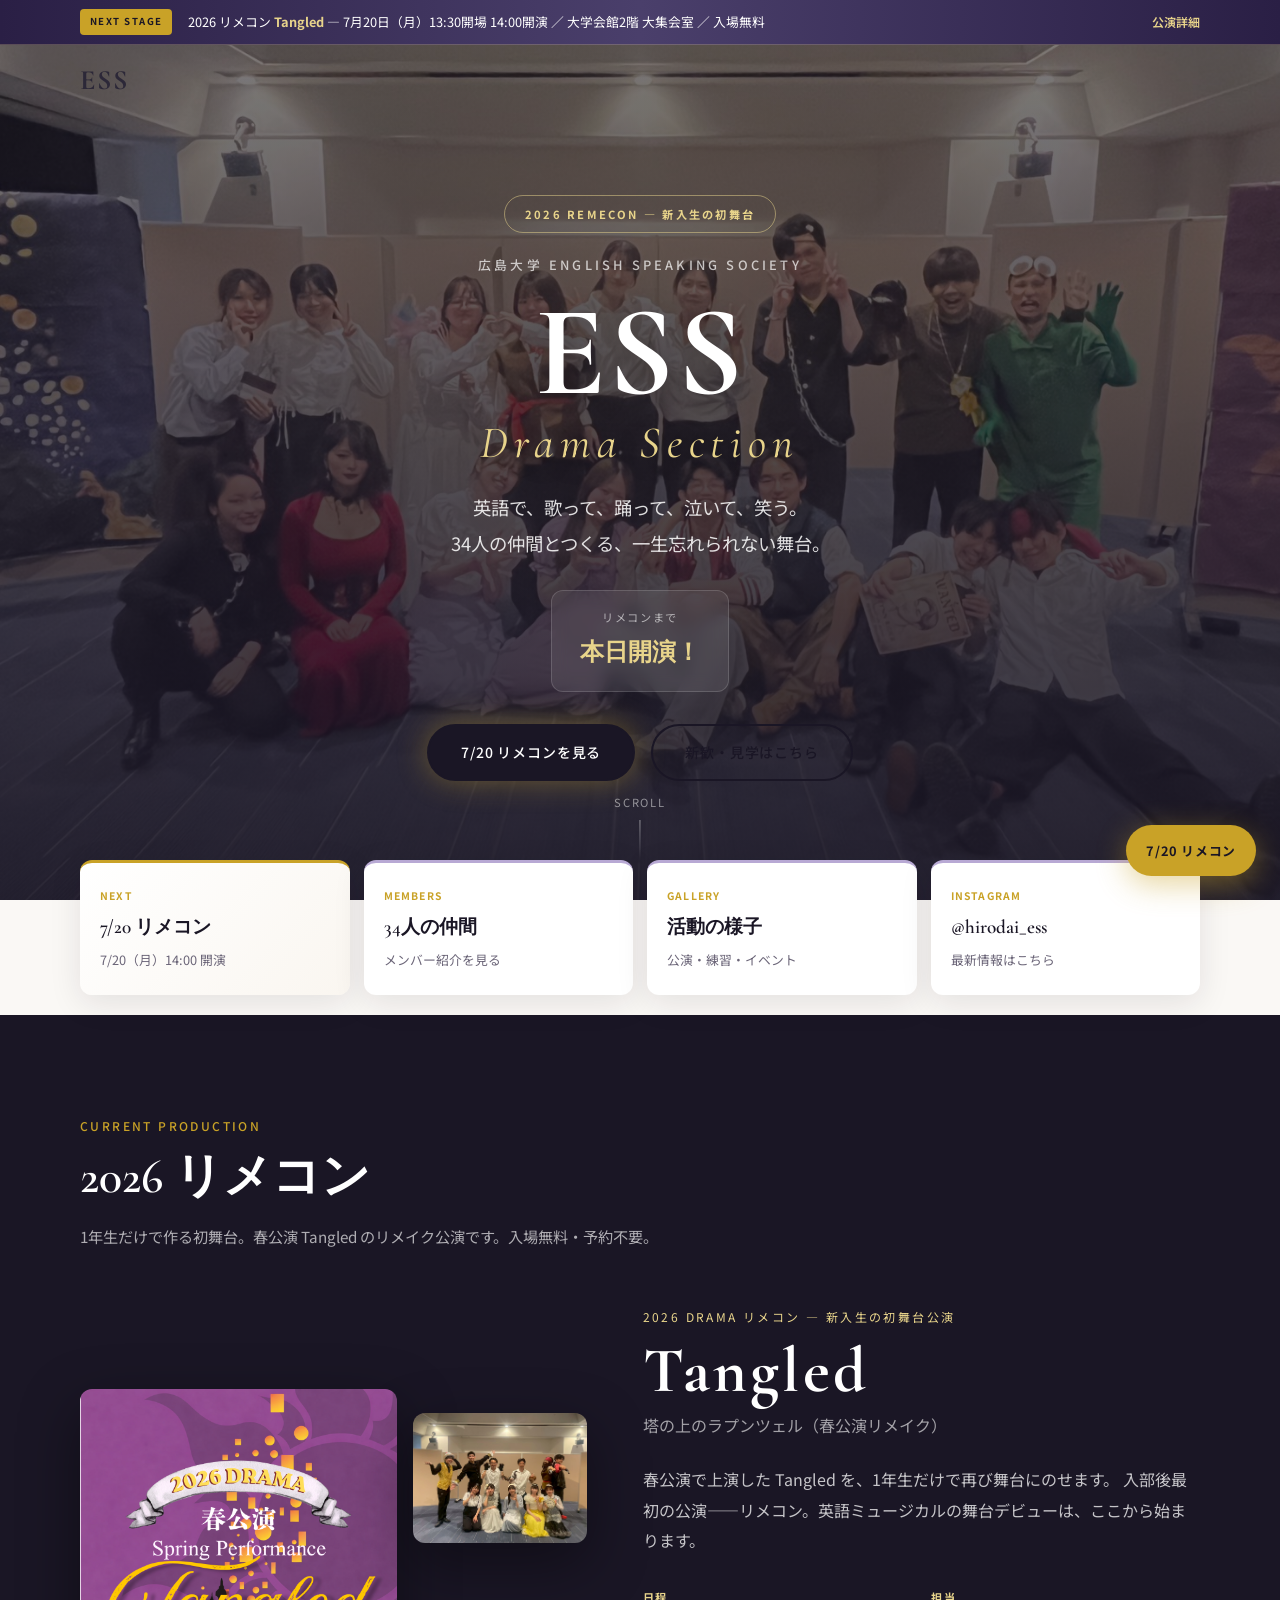
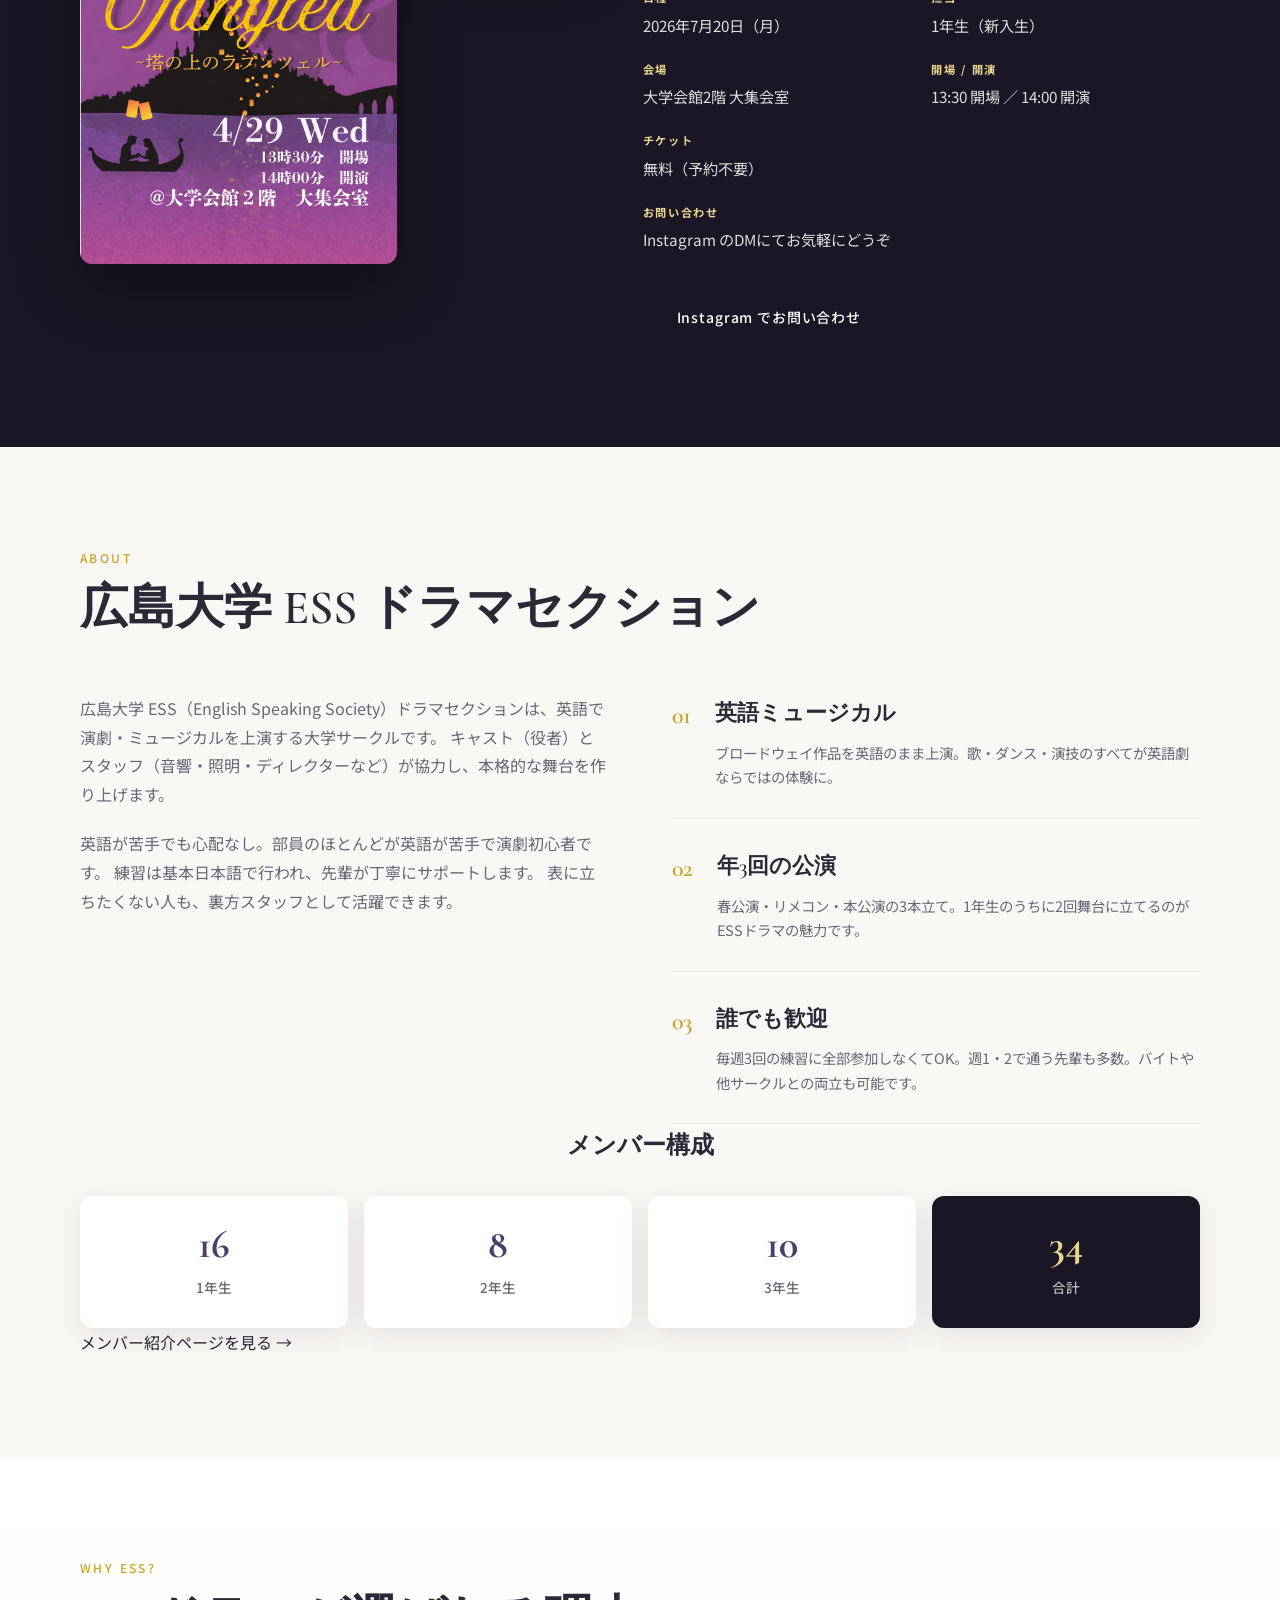
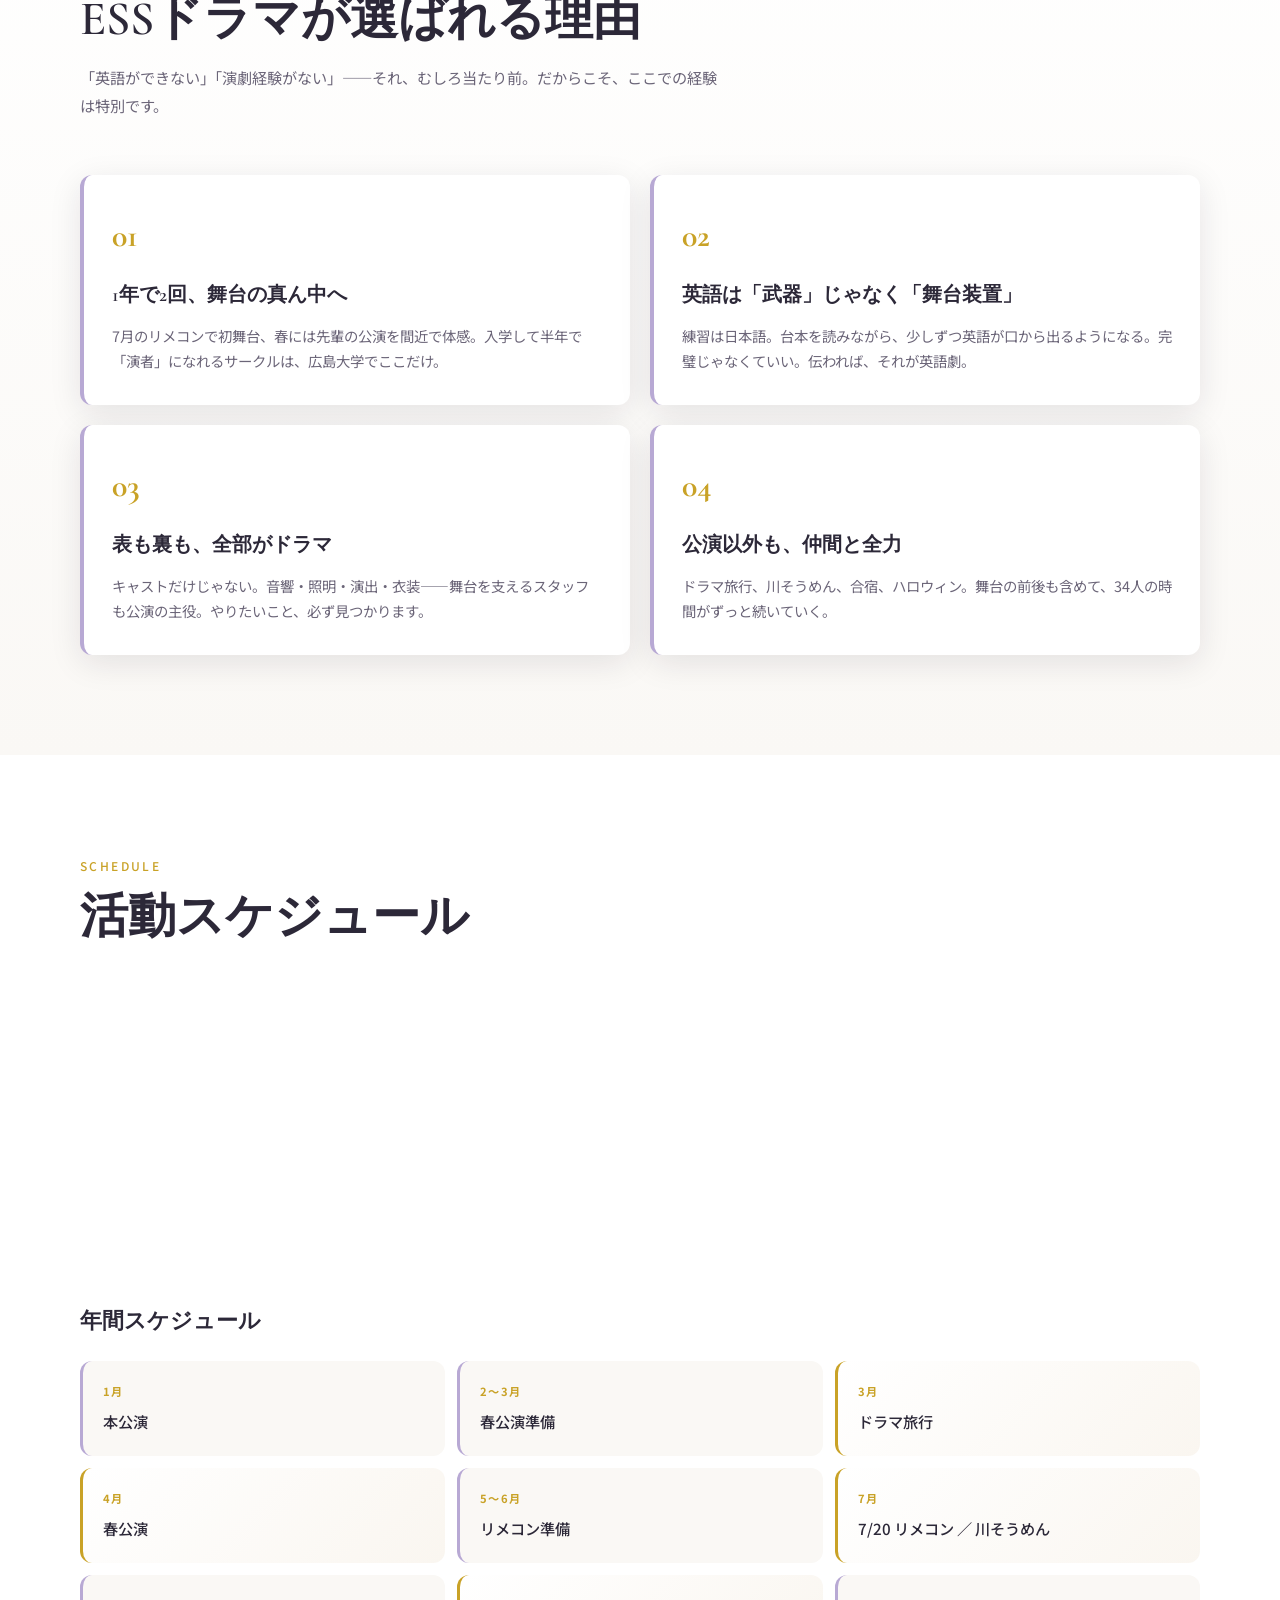
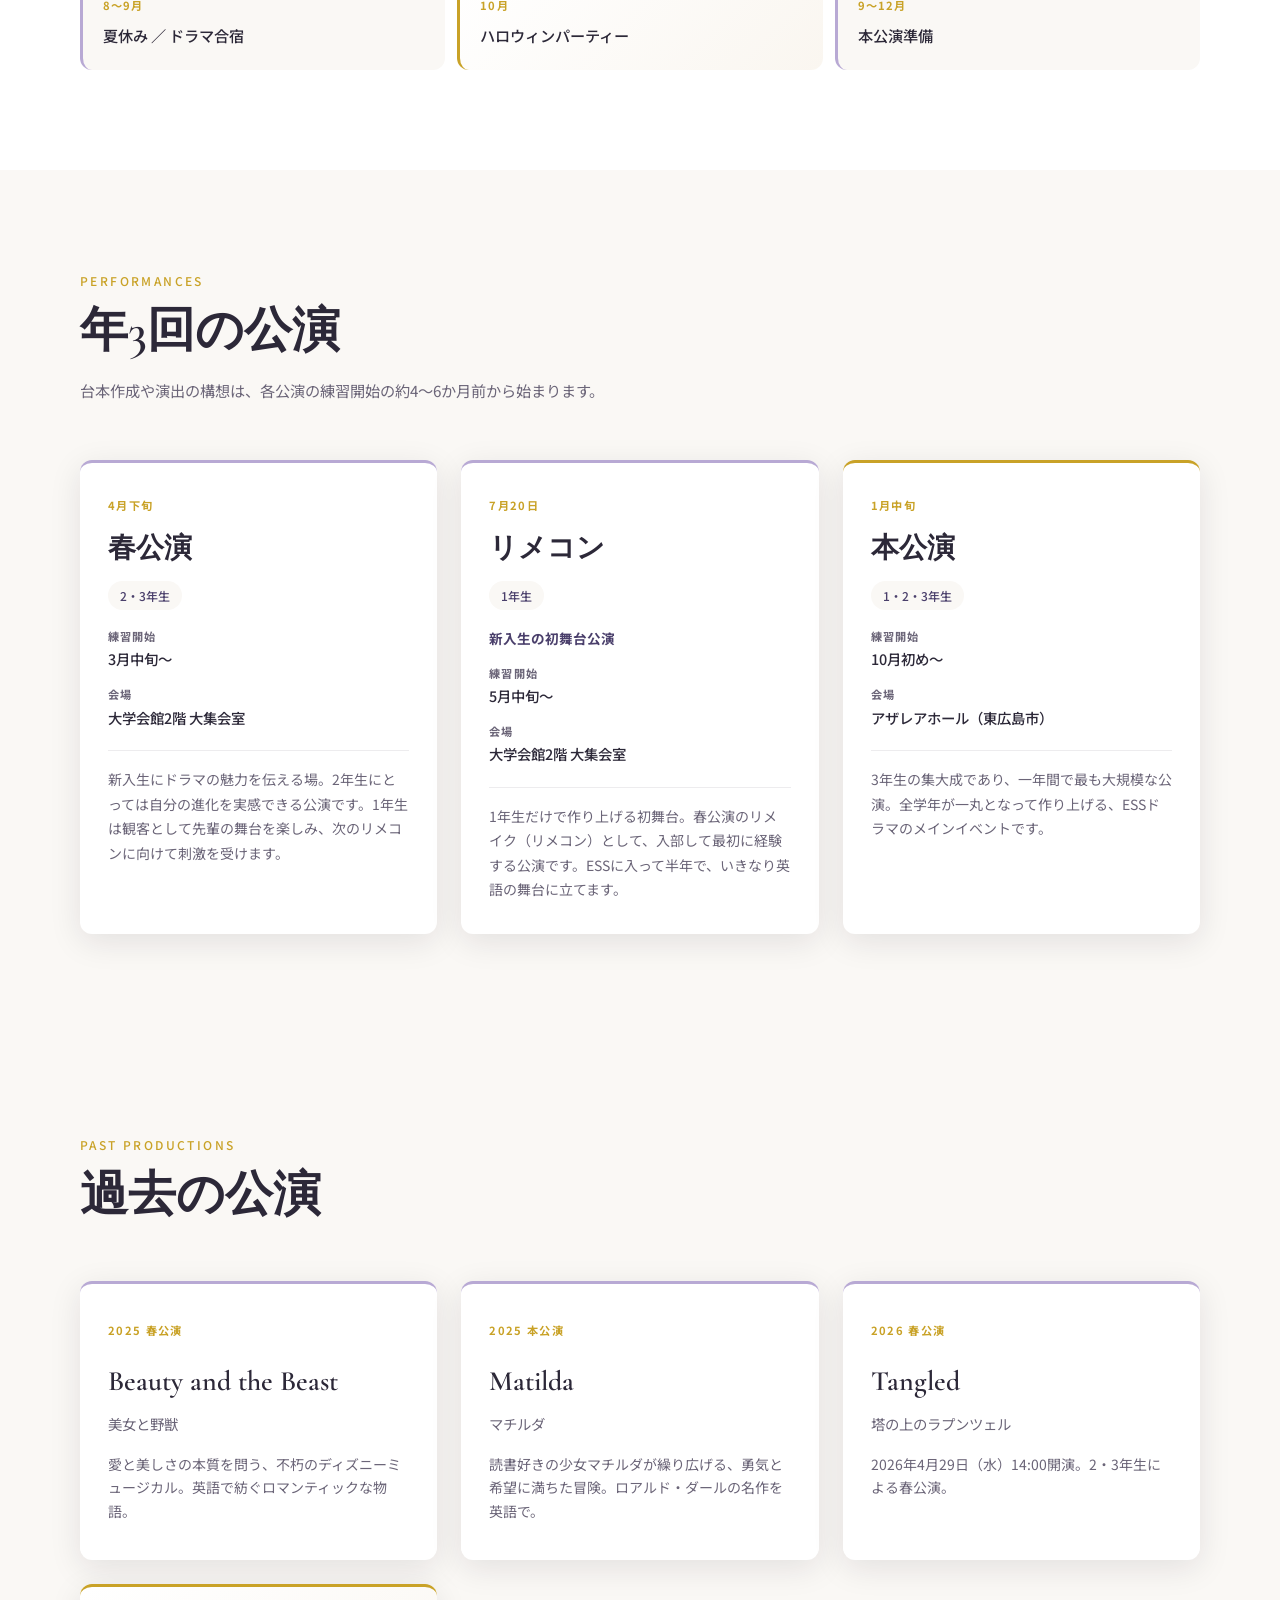
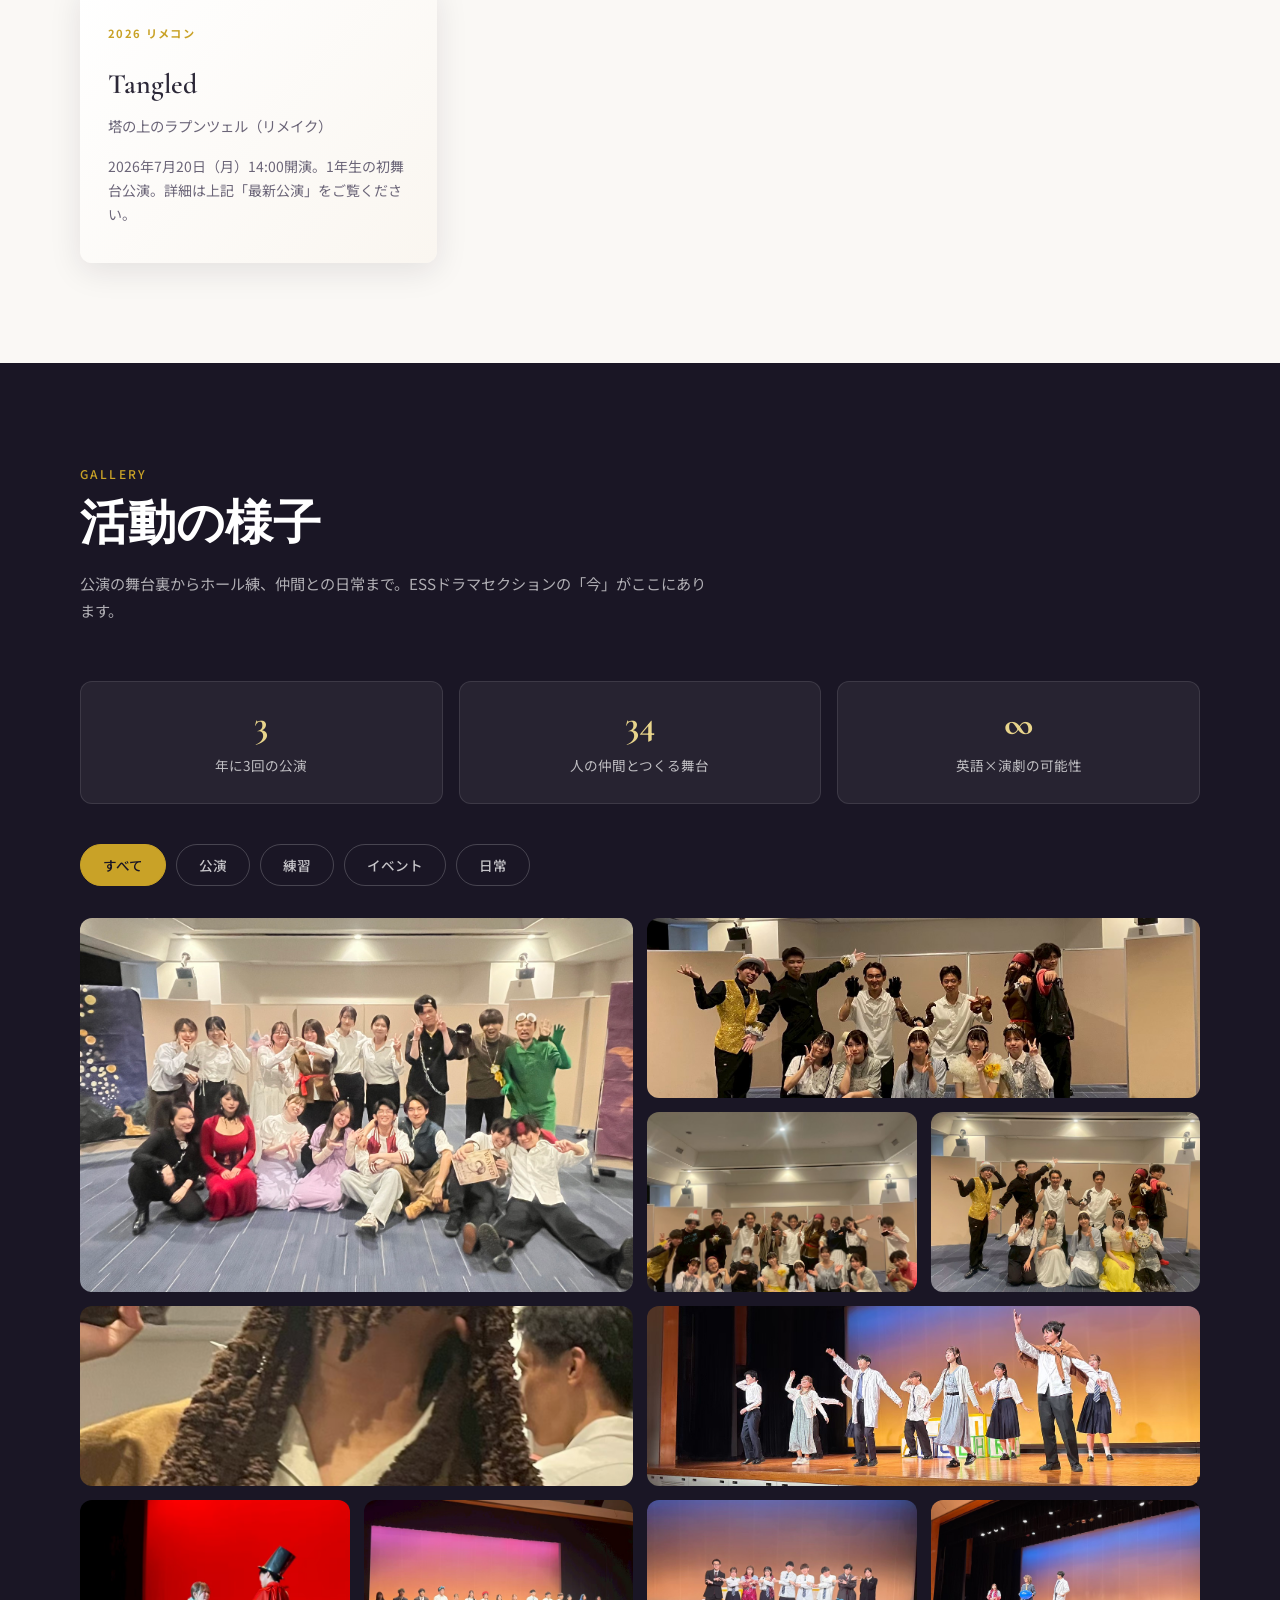
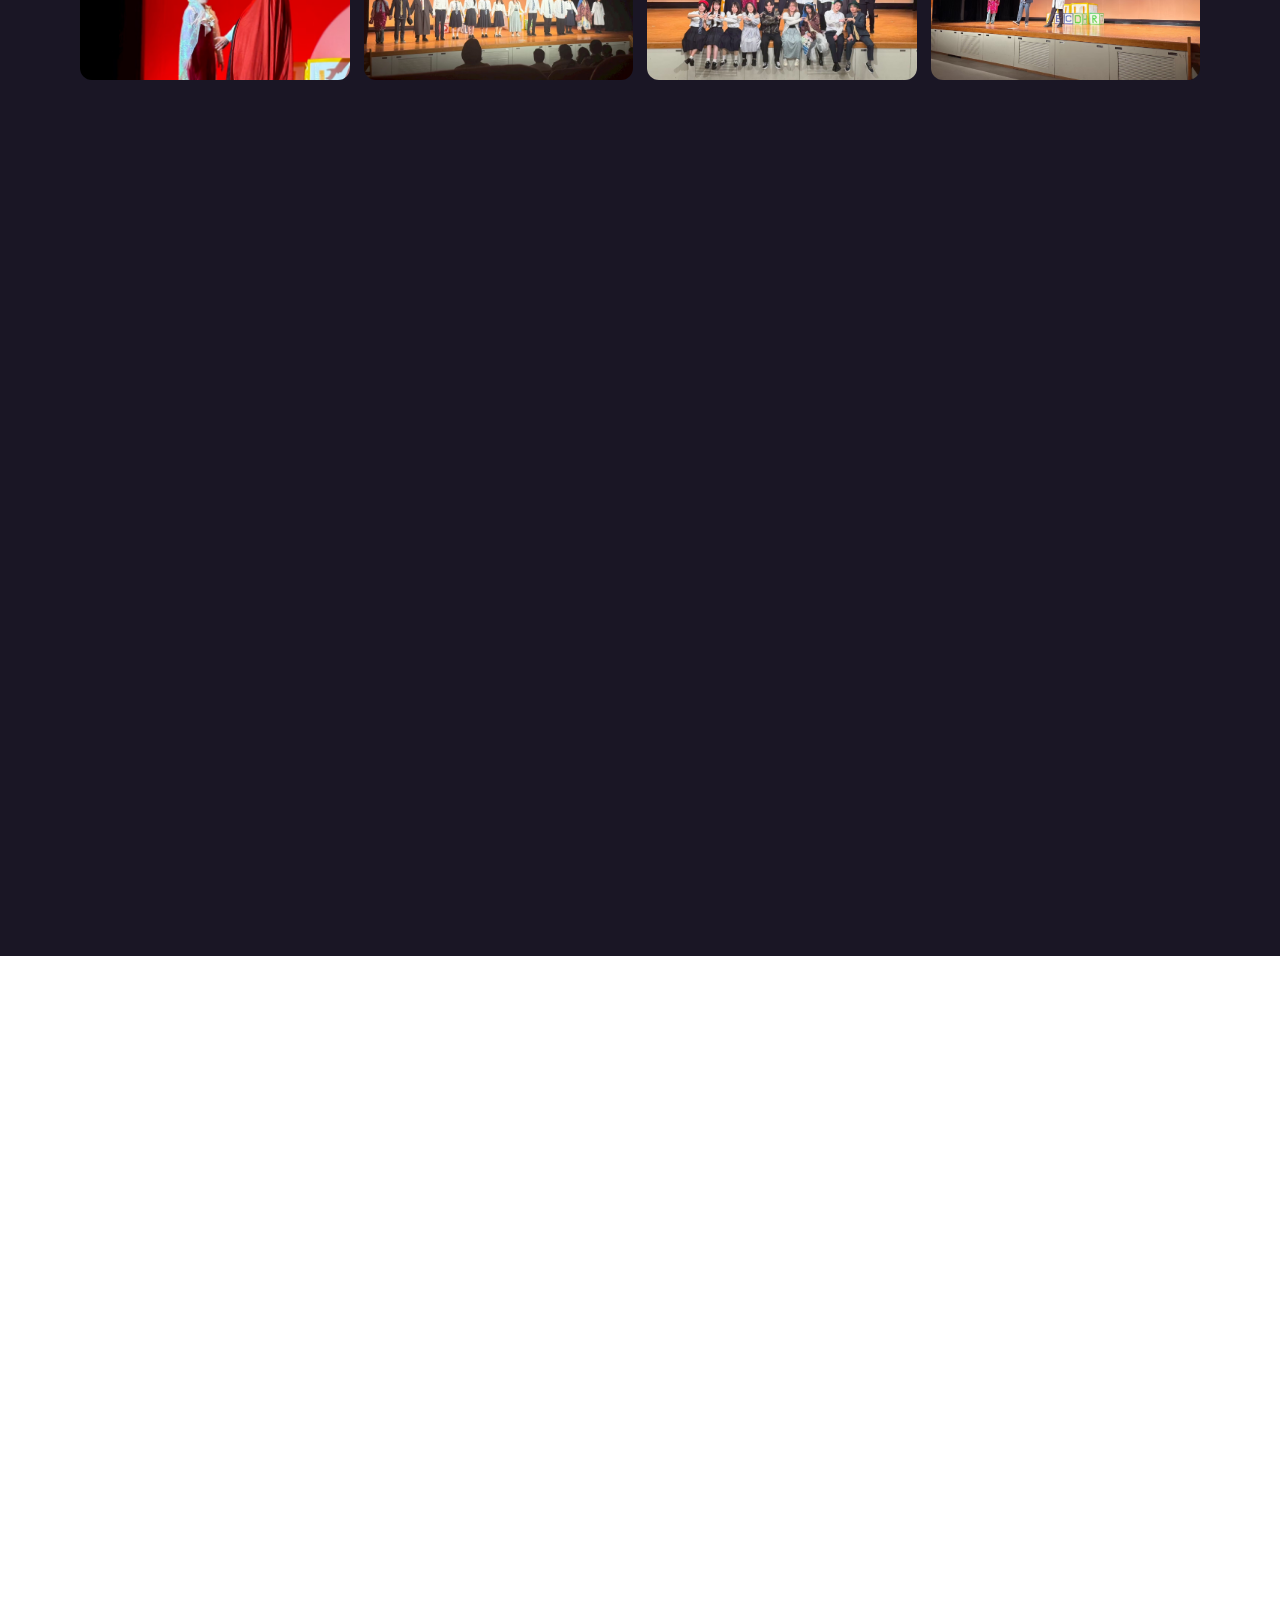
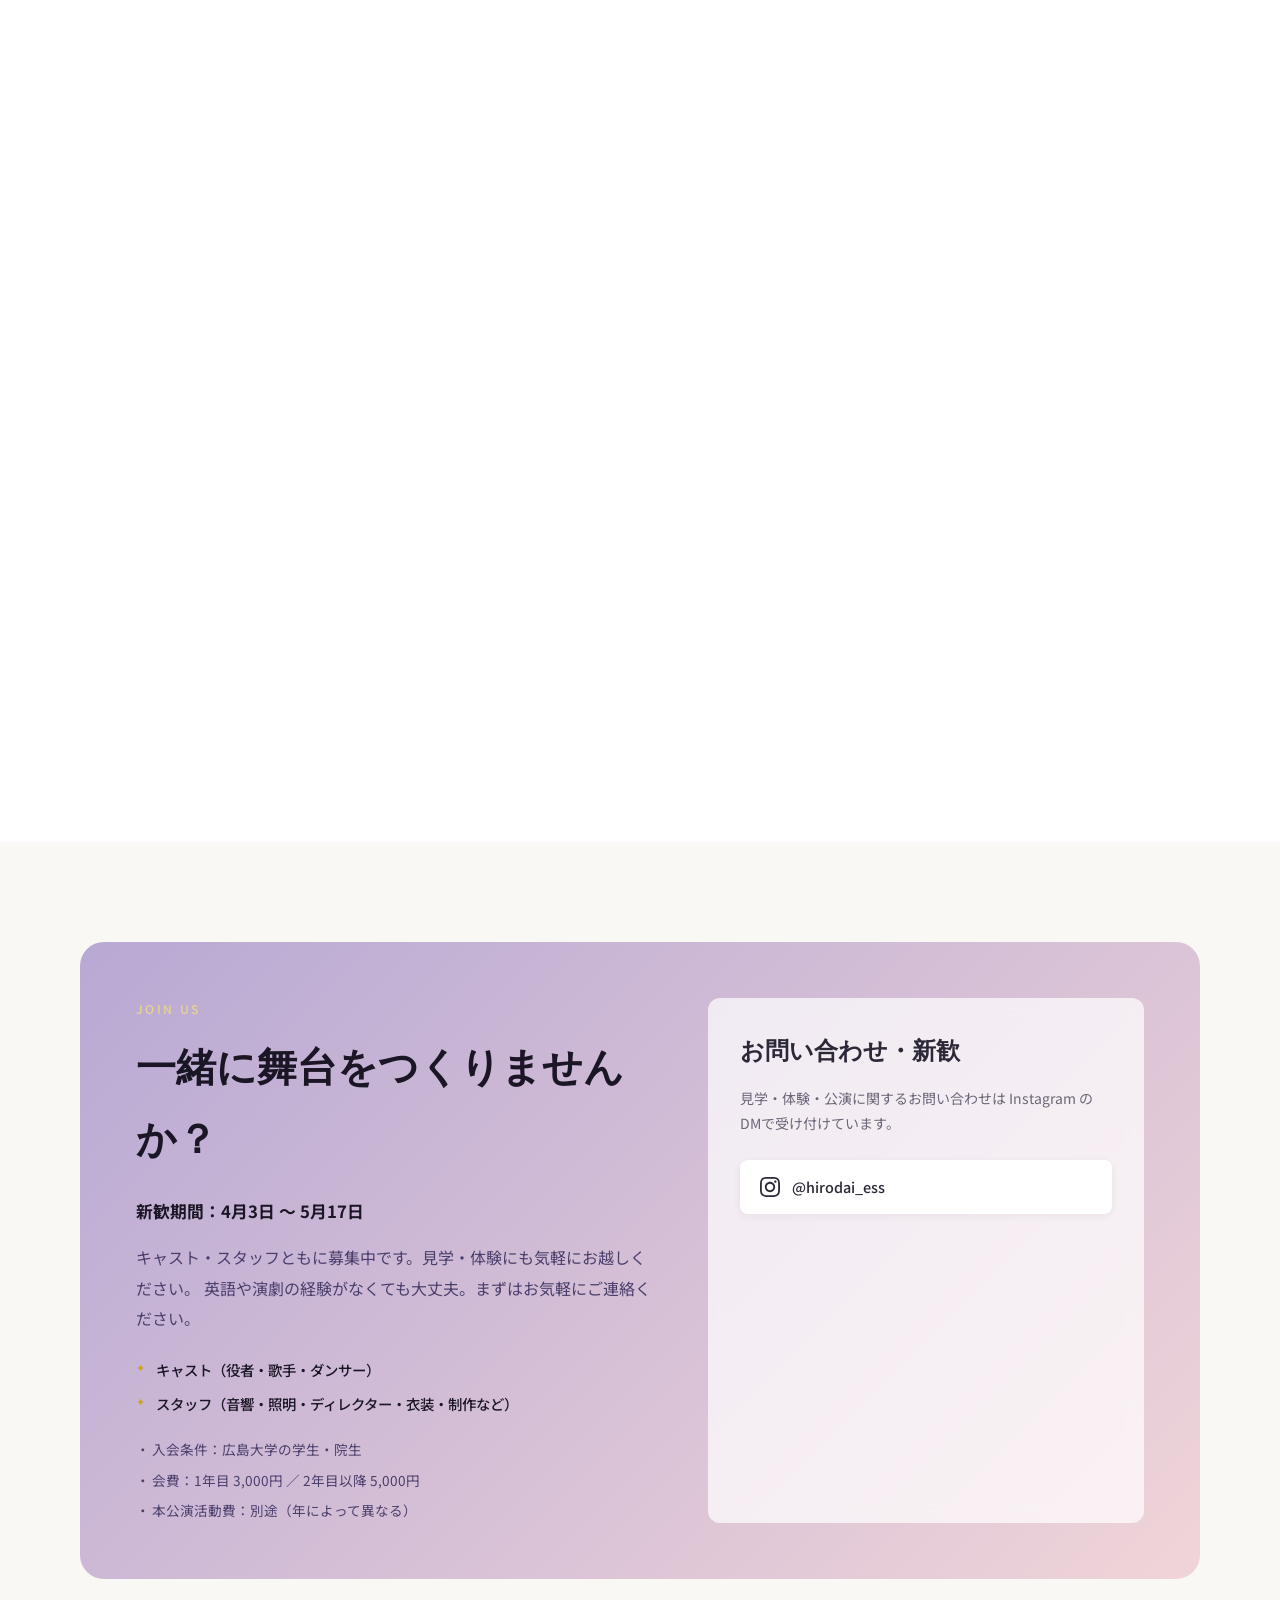
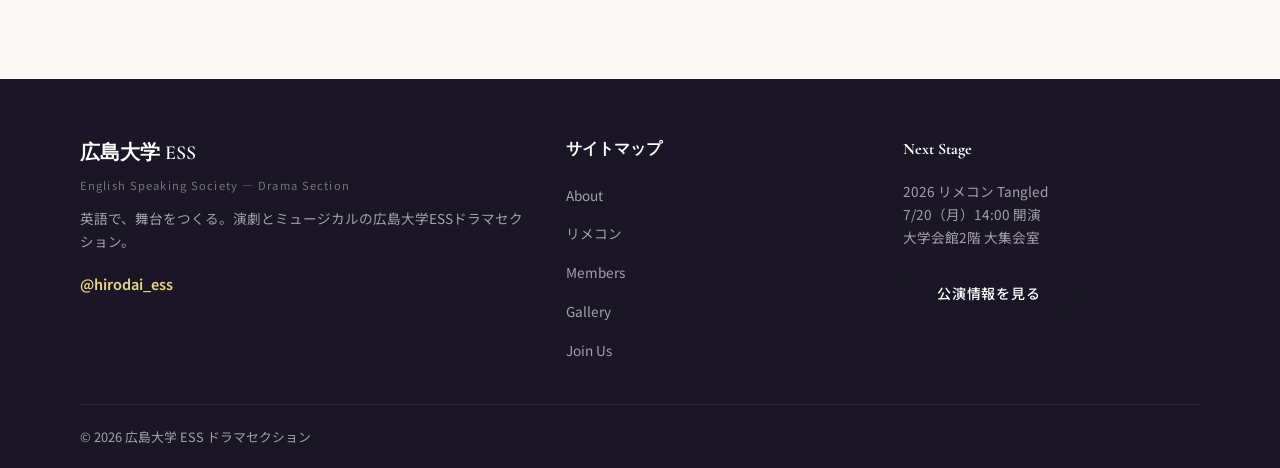
==== index.html @ 6df358e9 "Add Hiroshima University ESS drama section website Co-authored-by: Cursor <cursoragent@cursor.com>" ====
<!DOCTYPE html>
<html lang="ja">
<head>
  <meta charset="UTF-8">
  <meta name="viewport" content="width=device-width, initial-scale=1.0">
  <meta name="description" content="広島大学 ESS（English Speaking Society）ドラマセクション公式サイト。英語で演劇・ミュージカルを上演する大学サークルです。">
  <title>広島大学 ESS ドラマセクション | English Speaking Society</title>
  <link rel="preconnect" href="https://fonts.googleapis.com">
  <link rel="preconnect" href="https://fonts.gstatic.com" crossorigin>
  <link href="https://fonts.googleapis.com/css2?family=Cormorant+Garamond:ital,wght@0,400;0,600;0,700;1,400&family=Noto+Sans+JP:wght@300;400;500;700&display=swap" rel="stylesheet">
  <link rel="stylesheet" href="css/style.css">
</head>
<body>
  <div class="announce-bar" role="region" aria-label="最新のお知らせ">
    <div class="announce-bar-inner container">
      <span class="announce-badge">NEXT STAGE</span>
      <p class="announce-text">2026 リメコン <strong>Tangled</strong> — 7月20日（月）13:30開場 14:00開演 ／ 大学会館2階 大集会室 ／ 入場無料</p>
      <a href="#current" class="announce-link">公演詳細</a>
    </div>
  </div>

  <header class="site-header" id="top">
    <nav class="nav" aria-label="メインナビゲーション">
      <a href="#top" class="nav-logo">ESS</a>
      <button class="nav-toggle" aria-label="メニューを開く" aria-expanded="false">
        <span></span><span></span><span></span>
      </button>
      <ul class="nav-links">
        <li><a href="#about">About</a></li>
        <li><a href="#schedule">Schedule</a></li>
        <li><a href="#performances">公演</a></li>
        <li><a href="#current">最新公演</a></li>
        <li><a href="members.html">Members</a></li>
        <li><a href="#gallery">Gallery</a></li>
        <li><a href="#faq">FAQ</a></li>
        <li><a href="#join">Join Us</a></li>
      </ul>
    </nav>
  </header>

  <main>
    <section class="hero" aria-labelledby="hero-title">
      <div class="hero-bg" aria-hidden="true">
        <img src="assets/gallery/spring2026.jpg" alt="" class="hero-bg-image">
      </div>
      <div class="hero-content">
        <div class="hero-badge reveal">2026 Remecon — 新入生の初舞台</div>
        <p class="hero-eyebrow">広島大学 English Speaking Society</p>
        <h1 id="hero-title" class="hero-title">ESS<br><span class="hero-title-sub">Drama Section</span></h1>
        <p class="hero-lead">英語で、歌って、踊って、泣いて、笑う。<br>34人の仲間とつくる、一生忘れられない舞台。</p>
        <div class="hero-countdown reveal" id="hero-countdown" aria-live="polite">
          <span class="hero-countdown-label">リメコンまで</span>
          <span class="hero-countdown-value" id="countdown-value">--</span>
        </div>
        <div class="hero-actions">
          <a href="#current" class="btn btn-primary btn-glow">7/20 リメコンを見る</a>
          <a href="#join" class="btn btn-outline btn-outline-light">新歓・見学はこちら</a>
        </div>
      </div>
      <div class="hero-scroll" aria-hidden="true">
        <span>Scroll</span>
        <div class="hero-scroll-line"></div>
      </div>
    </section>

    <section class="spotlight" aria-label="クイックナビゲーション">
      <div class="container">
        <div class="spotlight-grid">
          <a href="#current" class="spotlight-card spotlight-card--featured reveal">
            <span class="spotlight-label">Next</span>
            <strong>7/20 リメコン</strong>
            <span class="spotlight-meta">7/20（月）14:00 開演</span>
          </a>
          <a href="members.html" class="spotlight-card reveal">
            <span class="spotlight-label">Members</span>
            <strong>34人の仲間</strong>
            <span class="spotlight-meta">メンバー紹介を見る</span>
          </a>
          <a href="#gallery" class="spotlight-card reveal">
            <span class="spotlight-label">Gallery</span>
            <strong>活動の様子</strong>
            <span class="spotlight-meta">公演・練習・イベント</span>
          </a>
          <a href="https://www.instagram.com/hirodai_ess/" class="spotlight-card reveal" target="_blank" rel="noopener noreferrer">
            <span class="spotlight-label">Instagram</span>
            <strong>@hirodai_ess</strong>
            <span class="spotlight-meta">最新情報はこちら</span>
          </a>
        </div>
      </div>
    </section>

    <section class="section current" id="current">
      <div class="container">
        <div class="section-header section-header--light">
          <span class="section-label">Current Production</span>
          <h2 class="section-title">2026 リメコン</h2>
          <p class="section-lead section-lead--light">1年生だけで作る初舞台。春公演 Tangled のリメイク公演です。入場無料・予約不要。</p>
        </div>
        <div class="current-card">
          <div class="current-posters">
            <figure class="current-poster current-poster--main">
              <img src="assets/spring2026-poster.png" alt="2026年リメコン Tangled ポスター" loading="lazy">
            </figure>
            <figure class="current-poster current-poster--sub">
              <img src="assets/gallery/remecon-3.jpg" alt="リメコン公演の様子" loading="lazy">
            </figure>
          </div>
          <div class="current-info">
            <p class="current-eyebrow">2026 DRAMA リメコン — 新入生の初舞台公演</p>
            <h3 class="current-title">Tangled</h3>
            <p class="current-subtitle">塔の上のラプンツェル（春公演リメイク）</p>
            <p class="current-desc">
              春公演で上演した Tangled を、1年生だけで再び舞台にのせます。
              入部後最初の公演——リメコン。英語ミュージカルの舞台デビューは、ここから始まります。
            </p>
            <dl class="current-details">
              <div>
                <dt>日程</dt>
                <dd>2026年7月20日（月）</dd>
              </div>
              <div>
                <dt>担当</dt>
                <dd>1年生（新入生）</dd>
              </div>
              <div>
                <dt>会場</dt>
                <dd>大学会館2階 大集会室</dd>
              </div>
              <div>
                <dt>開場 / 開演</dt>
                <dd>13:30 開場 ／ 14:00 開演</dd>
              </div>
              <div>
                <dt>チケット</dt>
                <dd>無料（予約不要）</dd>
              </div>
              <div class="current-details-full">
                <dt>お問い合わせ</dt>
                <dd>Instagram のDMにてお気軽にどうぞ</dd>
              </div>
            </dl>
            <a href="https://www.instagram.com/hirodai_ess/" class="btn btn-primary" target="_blank" rel="noopener noreferrer">Instagram でお問い合わせ</a>
          </div>
        </div>
      </div>
    </section>

    <section class="section about" id="about">
      <div class="container">
        <div class="section-header">
          <span class="section-label">About</span>
          <h2 class="section-title">広島大学 ESS ドラマセクション</h2>
        </div>
        <div class="about-grid">
          <div class="about-text">
            <p>
              広島大学 ESS（English Speaking Society）ドラマセクションは、英語で演劇・ミュージカルを上演する大学サークルです。
              キャスト（役者）とスタッフ（音響・照明・ディレクターなど）が協力し、本格的な舞台を作り上げます。
            </p>
            <p>
              英語が苦手でも心配なし。部員のほとんどが英語が苦手で演劇初心者です。
              練習は基本日本語で行われ、先輩が丁寧にサポートします。
              表に立ちたくない人も、裏方スタッフとして活躍できます。
            </p>
          </div>
          <ul class="about-features">
            <li>
              <span class="feature-num">01</span>
              <div>
                <h3>英語ミュージカル</h3>
                <p>ブロードウェイ作品を英語のまま上演。歌・ダンス・演技のすべてが英語劇ならではの体験に。</p>
              </div>
            </li>
            <li>
              <span class="feature-num">02</span>
              <div>
                <h3>年3回の公演</h3>
                <p>春公演・リメコン・本公演の3本立て。1年生のうちに2回舞台に立てるのがESSドラマの魅力です。</p>
              </div>
            </li>
            <li>
              <span class="feature-num">03</span>
              <div>
                <h3>誰でも歓迎</h3>
                <p>毎週3回の練習に全部参加しなくてOK。週1・2で通う先輩も多数。バイトや他サークルとの両立も可能です。</p>
              </div>
            </li>
          </ul>
        </div>

        <a href="members.html" class="member-stats-link reveal">
          <h3 class="member-stats-title">メンバー構成</h3>
          <div class="member-stats-grid">
            <div class="stat-card">
              <span class="stat-num">16</span>
              <span class="stat-label">1年生</span>
            </div>
            <div class="stat-card">
              <span class="stat-num">8</span>
              <span class="stat-label">2年生</span>
            </div>
            <div class="stat-card">
              <span class="stat-num">10</span>
              <span class="stat-label">3年生</span>
            </div>
            <div class="stat-card stat-card--total">
              <span class="stat-num">34</span>
              <span class="stat-label">合計</span>
            </div>
          </div>
          <p class="member-stats-cta">メンバー紹介ページを見る →</p>
        </a>
      </div>
    </section>

    <section class="section why-ess" id="why">
      <div class="container">
        <div class="section-header">
          <span class="section-label">Why ESS?</span>
          <h2 class="section-title">ESSドラマが選ばれる理由</h2>
          <p class="section-lead">「英語ができない」「演劇経験がない」——それ、むしろ当たり前。だからこそ、ここでの経験は特別です。</p>
        </div>
        <div class="why-grid">
          <article class="why-card reveal">
            <span class="why-icon">01</span>
            <h3>1年で2回、舞台の真ん中へ</h3>
            <p>7月のリメコンで初舞台、春には先輩の公演を間近で体感。入学して半年で「演者」になれるサークルは、広島大学でここだけ。</p>
          </article>
          <article class="why-card reveal">
            <span class="why-icon">02</span>
            <h3>英語は「武器」じゃなく「舞台装置」</h3>
            <p>練習は日本語。台本を読みながら、少しずつ英語が口から出るようになる。完璧じゃなくていい。伝われば、それが英語劇。</p>
          </article>
          <article class="why-card reveal">
            <span class="why-icon">03</span>
            <h3>表も裏も、全部がドラマ</h3>
            <p>キャストだけじゃない。音響・照明・演出・衣装——舞台を支えるスタッフも公演の主役。やりたいこと、必ず見つかります。</p>
          </article>
          <article class="why-card reveal">
            <span class="why-icon">04</span>
            <h3>公演以外も、仲間と全力</h3>
            <p>ドラマ旅行、川そうめん、合宿、ハロウィン。舞台の前後も含めて、34人の時間がずっと続いていく。</p>
          </article>
        </div>
      </div>
    </section>

    <section class="section schedule" id="schedule">
      <div class="container">
        <div class="section-header">
          <span class="section-label">Schedule</span>
          <h2 class="section-title">活動スケジュール</h2>
        </div>

        <div class="schedule-practice reveal">
          <h3 class="schedule-subtitle">通常練習（アクト）</h3>
          <div class="practice-card">
            <div class="practice-main">
              <span class="practice-days">毎週 月・水・金</span>
              <span class="practice-time">18:00 〜 21:00</span>
            </div>
            <p class="practice-note">練習場所：総合科学部棟、大学会館 など</p>
            <p class="practice-note practice-note--muted">※ 毎週3回すべての参加は不要です。週1〜2回で通うメンバーも多数います。</p>
          </div>
        </div>

        <div class="timeline reveal">
          <h3 class="schedule-subtitle">年間スケジュール</h3>
          <div class="timeline-track">
            <div class="timeline-item">
              <span class="timeline-month">1月</span>
              <span class="timeline-event">本公演</span>
            </div>
            <div class="timeline-item">
              <span class="timeline-month">2〜3月</span>
              <span class="timeline-event">春公演準備</span>
            </div>
            <div class="timeline-item timeline-item--highlight">
              <span class="timeline-month">3月</span>
              <span class="timeline-event">ドラマ旅行</span>
            </div>
            <div class="timeline-item timeline-item--highlight">
              <span class="timeline-month">4月</span>
              <span class="timeline-event">春公演</span>
            </div>
            <div class="timeline-item">
              <span class="timeline-month">5〜6月</span>
              <span class="timeline-event">リメコン準備</span>
            </div>
            <div class="timeline-item timeline-item--highlight">
              <span class="timeline-month">7月</span>
              <span class="timeline-event">7/20 リメコン ／ 川そうめん</span>
            </div>
            <div class="timeline-item">
              <span class="timeline-month">8〜9月</span>
              <span class="timeline-event">夏休み ／ ドラマ合宿</span>
            </div>
            <div class="timeline-item timeline-item--highlight">
              <span class="timeline-month">10月</span>
              <span class="timeline-event">ハロウィンパーティー</span>
            </div>
            <div class="timeline-item">
              <span class="timeline-month">9〜12月</span>
              <span class="timeline-event">本公演準備</span>
            </div>
          </div>
        </div>
      </div>
    </section>

    <section class="section performances" id="performances">
      <div class="container">
        <div class="section-header">
          <span class="section-label">Performances</span>
          <h2 class="section-title">年3回の公演</h2>
          <p class="section-lead">台本作成や演出の構想は、各公演の練習開始の約4〜6か月前から始まります。</p>
        </div>

        <div class="performance-types">
          <article class="perf-type-card reveal">
            <div class="perf-type-header">
              <span class="perf-type-season">4月下旬</span>
              <h3>春公演</h3>
              <span class="perf-type-grade">2・3年生</span>
            </div>
            <dl class="perf-type-meta">
              <div><dt>練習開始</dt><dd>3月中旬〜</dd></div>
              <div><dt>会場</dt><dd>大学会館2階 大集会室</dd></div>
            </dl>
            <p>新入生にドラマの魅力を伝える場。2年生にとっては自分の進化を実感できる公演です。1年生は観客として先輩の舞台を楽しみ、次のリメコンに向けて刺激を受けます。</p>
          </article>

          <article class="perf-type-card reveal">
            <div class="perf-type-header">
              <span class="perf-type-season">7月20日</span>
              <h3>リメコン</h3>
              <span class="perf-type-grade">1年生</span>
            </div>
            <p class="perf-type-tagline">新入生の初舞台公演</p>
            <dl class="perf-type-meta">
              <div><dt>練習開始</dt><dd>5月中旬〜</dd></div>
              <div><dt>会場</dt><dd>大学会館2階 大集会室</dd></div>
            </dl>
            <p>1年生だけで作り上げる初舞台。春公演のリメイク（リメコン）として、入部して最初に経験する公演です。ESSに入って半年で、いきなり英語の舞台に立てます。</p>
          </article>

          <article class="perf-type-card perf-type-card--main reveal">
            <div class="perf-type-header">
              <span class="perf-type-season">1月中旬</span>
              <h3>本公演</h3>
              <span class="perf-type-grade">1・2・3年生</span>
            </div>
            <dl class="perf-type-meta">
              <div><dt>練習開始</dt><dd>10月初め〜</dd></div>
              <div><dt>会場</dt><dd>アザレアホール（東広島市）</dd></div>
            </dl>
            <p>3年生の集大成であり、一年間で最も大規模な公演。全学年が一丸となって作り上げる、ESSドラマのメインイベントです。</p>
          </article>
        </div>
      </div>
    </section>

    <section class="section productions" id="productions">
      <div class="container">
        <div class="section-header">
          <span class="section-label">Past Productions</span>
          <h2 class="section-title">過去の公演</h2>
        </div>
        <div class="production-grid">
          <article class="production-card">
            <div class="production-season">2025 春公演</div>
            <h3 class="production-title">Beauty and the Beast</h3>
            <p class="production-subtitle">美女と野獣</p>
            <p class="production-desc">愛と美しさの本質を問う、不朽のディズニーミュージカル。英語で紡ぐロマンティックな物語。</p>
          </article>
          <article class="production-card">
            <div class="production-season">2025 本公演</div>
            <h3 class="production-title">Matilda</h3>
            <p class="production-subtitle">マチルダ</p>
            <p class="production-desc">読書好きの少女マチルダが繰り広げる、勇気と希望に満ちた冒険。ロアルド・ダールの名作を英語で。</p>
          </article>
          <article class="production-card">
            <div class="production-season">2026 春公演</div>
            <h3 class="production-title">Tangled</h3>
            <p class="production-subtitle">塔の上のラプンツェル</p>
            <p class="production-desc">2026年4月29日（水）14:00開演。2・3年生による春公演。</p>
          </article>
          <article class="production-card production-card--upcoming">
            <div class="production-season">2026 リメコン</div>
            <h3 class="production-title">Tangled</h3>
            <p class="production-subtitle">塔の上のラプンツェル（リメイク）</p>
            <p class="production-desc">2026年7月20日（月）14:00開演。1年生の初舞台公演。詳細は上記「最新公演」をご覧ください。</p>
          </article>
        </div>
      </div>
    </section>

    <section class="section gallery" id="gallery">
      <div class="container">
        <div class="section-header gallery-header">
          <span class="section-label">Gallery</span>
          <h2 class="section-title">活動の様子</h2>
          <p class="section-lead gallery-lead">
            公演の舞台裏からホール練、仲間との日常まで。ESSドラマセクションの「今」がここにあります。
          </p>
        </div>

        <div class="gallery-highlights reveal">
          <div class="gallery-highlight">
            <span class="gallery-highlight-num">3</span>
            <span class="gallery-highlight-text">年に3回の公演</span>
          </div>
          <div class="gallery-highlight">
            <span class="gallery-highlight-num">34</span>
            <span class="gallery-highlight-text">人の仲間とつくる舞台</span>
          </div>
          <div class="gallery-highlight">
            <span class="gallery-highlight-num">∞</span>
            <span class="gallery-highlight-text">英語×演劇の可能性</span>
          </div>
        </div>

        <div class="gallery-filters reveal" role="tablist" aria-label="写真カテゴリー">
          <button class="gallery-filter is-active" type="button" data-filter="all" role="tab" aria-selected="true">すべて</button>
          <button class="gallery-filter" type="button" data-filter="performance" role="tab" aria-selected="false">公演</button>
          <button class="gallery-filter" type="button" data-filter="rehearsal" role="tab" aria-selected="false">練習</button>
          <button class="gallery-filter" type="button" data-filter="event" role="tab" aria-selected="false">イベント</button>
          <button class="gallery-filter" type="button" data-filter="daily" role="tab" aria-selected="false">日常</button>
        </div>

        <div class="gallery-grid" id="gallery-grid" aria-live="polite"></div>
      </div>
    </section>

    <section class="section voices" id="voices">
      <div class="container">
        <div class="section-header">
          <span class="section-label">Voices</span>
          <h2 class="section-title">メンバーの声</h2>
          <p class="section-lead">実際に活動している先輩・後輩のリアルな感想です。</p>
        </div>
        <div class="voices-grid">
          <blockquote class="voice-card reveal">
            <p class="voice-quote">「英語が苦手なのに、リメコンで初めてセリフを言ったとき、手が震えた。でもカーテンコールで拍手をもらった瞬間、全部報われた。」</p>
            <footer class="voice-author">1年生・キャスト</footer>
          </blockquote>
          <blockquote class="voice-card reveal">
            <p class="voice-quote">「表に立つのが怖くてスタッフから入った。でも本番当日、自分が作った音響で舞台が動くのを見たとき、キャスト以上に泣きそうになった。」</p>
            <footer class="voice-author">2年生・音響スタッフ</footer>
          </blockquote>
          <blockquote class="voice-card reveal">
            <p class="voice-quote">「週1回しか来られないけど、全然浮いている感じはない。ESSに入って一番変わったのは、英語力より『仲間』。」</p>
            <footer class="voice-author">2年生・キャスト</footer>
          </blockquote>
        </div>
      </div>
    </section>

    <section class="section faq" id="faq">
      <div class="container">
        <div class="section-header">
          <span class="section-label">FAQ</span>
          <h2 class="section-title">よくある質問</h2>
        </div>
        <div class="faq-list">
          <details class="faq-item reveal" open>
            <summary>英語が苦手でも大丈夫ですか？</summary>
            <p>大丈夫です。部員のほとんどが英語が苦手で演劇初心者です。練習は基本日本語で行い、先輩がサポートします。</p>
          </details>
          <details class="faq-item reveal">
            <summary>歌やダンスが苦手でも参加できますか？</summary>
            <p>もちろんOKです。歌やダンスが得意でないメンバーも多数います。裏方スタッフ（音響・照明・ディレクターなど）として活躍する選択肢もあります。</p>
          </details>
          <details class="faq-item reveal">
            <summary>毎週3回の練習に全部参加しないとダメですか？</summary>
            <p>いいえ。週1〜2回で通う先輩も多数います。自分のペースで参加できます。</p>
          </details>
          <details class="faq-item reveal">
            <summary>バイトや他サークルとの両立はできますか？</summary>
            <p>可能です。兼サーもOK。多くのメンバーがバイトや他の活動と両立しています。</p>
          </details>
          <details class="faq-item reveal">
            <summary>リメコンって何ですか？</summary>
            <p>1年生だけで行う初舞台公演です。春公演のリメイク（リメコン）として、入部後最初に経験する舞台になります。</p>
          </details>
          <details class="faq-item reveal">
            <summary>入会条件や会費は？</summary>
            <p>広島大学の学生・院生であれば入会できます。会費は1年目3,000円、2年目以降5,000円です。ドラマセクションは本公演の活動費が別途必要になります（金額は年によって異なります）。</p>
          </details>
        </div>
      </div>
    </section>

    <section class="section join" id="join">
      <div class="container">
        <div class="join-card">
          <div class="join-content">
            <span class="section-label section-label--light">Join Us</span>
            <h2 class="join-title">一緒に舞台をつくりませんか？</h2>
            <p class="join-period"><strong>新歓期間：4月3日 〜 5月17日</strong></p>
            <p class="join-text">
              キャスト・スタッフともに募集中です。見学・体験にも気軽にお越しください。
              英語や演劇の経験がなくても大丈夫。まずはお気軽にご連絡ください。
            </p>
            <ul class="join-roles">
              <li>キャスト（役者・歌手・ダンサー）</li>
              <li>スタッフ（音響・照明・ディレクター・衣装・制作など）</li>
            </ul>
            <ul class="join-notes">
              <li>入会条件：広島大学の学生・院生</li>
              <li>会費：1年目 3,000円 ／ 2年目以降 5,000円</li>
              <li>本公演活動費：別途（年によって異なる）</li>
            </ul>
          </div>
          <div class="join-contact">
            <h3>お問い合わせ・新歓</h3>
            <p>見学・体験・公演に関するお問い合わせは Instagram のDMで受け付けています。</p>
            <div class="join-links">
              <a href="https://www.instagram.com/hirodai_ess/" class="contact-link" id="contact-instagram" target="_blank" rel="noopener noreferrer">
                <svg viewBox="0 0 24 24" width="20" height="20" aria-hidden="true"><path fill="currentColor" d="M12 2.163c3.204 0 3.584.012 4.85.07 3.252.148 4.771 1.691 4.919 4.919.058 1.265.069 1.645.069 4.849 0 3.205-.012 3.584-.069 4.849-.149 3.225-1.664 4.771-4.919 4.919-1.266.058-1.644.07-4.85.07-3.204 0-3.584-.012-4.849-.07-3.26-.149-4.771-1.699-4.919-4.92-.058-1.265-.07-1.644-.07-4.849 0-3.204.013-3.583.07-4.849.149-3.227 1.664-4.771 4.919-4.919 1.266-.057 1.645-.069 4.849-.069zm0-2.163c-3.259 0-3.667.014-4.947.072-4.358.2-6.78 2.618-6.98 6.98-.059 1.281-.073 1.689-.073 4.948 0 3.259.014 3.668.072 4.948.2 4.358 2.618 6.78 6.98 6.98 1.281.058 1.689.072 4.948.072 3.259 0 3.668-.014 4.948-.072 4.354-.2 6.782-2.618 6.979-6.98.059-1.28.073-1.689.073-4.948 0-3.259-.014-3.667-.072-4.947-.196-4.354-2.617-6.78-6.979-6.98-1.281-.059-1.69-.073-4.949-.073zm0 5.838c-3.403 0-6.162 2.759-6.162 6.162s2.759 6.163 6.162 6.163 6.162-2.759 6.162-6.163c0-3.403-2.759-6.162-6.162-6.162zm0 10.162c-2.209 0-4-1.79-4-4 0-2.209 1.791-4 4-4s4 1.791 4 4c0 2.21-1.791 4-4 4zm6.406-11.845c-.796 0-1.441.645-1.441 1.44s.645 1.44 1.441 1.44c.795 0 1.439-.645 1.439-1.44s-.644-1.44-1.439-1.44z"/></svg>
                @hirodai_ess
              </a>
            </div>
          </div>
        </div>
      </div>
    </section>
  </main>

  <footer class="site-footer">
    <div class="container footer-grid">
      <div class="footer-brand">
        <p class="footer-logo">広島大学 ESS <span>English Speaking Society — Drama Section</span></p>
        <p class="footer-tagline">英語で、舞台をつくる。演劇とミュージカルの広島大学ESSドラマセクション。</p>
        <a href="https://www.instagram.com/hirodai_ess/" class="footer-instagram" target="_blank" rel="noopener noreferrer">@hirodai_ess</a>
      </div>
      <nav class="footer-nav" aria-label="フッターナビ">
        <h3>サイトマップ</h3>
        <ul>
          <li><a href="#about">About</a></li>
          <li><a href="#current">リメコン</a></li>
          <li><a href="members.html">Members</a></li>
          <li><a href="#gallery">Gallery</a></li>
          <li><a href="#join">Join Us</a></li>
        </ul>
      </nav>
      <div class="footer-cta">
        <h3>Next Stage</h3>
        <p>2026 リメコン Tangled<br>7/20（月）14:00 開演<br>大学会館2階 大集会室</p>
        <a href="#current" class="btn btn-primary btn-sm">公演情報を見る</a>
      </div>
    </div>
    <div class="container footer-bottom">
      <p class="footer-copy">&copy; 2026 広島大学 ESS ドラマセクション</p>
    </div>
  </footer>

  <a href="#current" class="floating-cta" aria-label="リメコン情報へ">7/20 リメコン</a>

  <script src="js/main.js"></script>
</body>
</html>
---- css/style.css ----
/* ===== Variables ===== */
:root {
  --color-bg: #faf8f5;
  --color-bg-dark: #1a1625;
  --color-text: #2c2838;
  --color-text-muted: #6b6578;
  --color-accent: #c9a227;
  --color-accent-light: #e8d48b;
  --color-lavender: #b8a9d4;
  --color-pink: #f0d4d8;
  --color-purple-deep: #4a3f6b;
  --font-serif: "Cormorant Garamond", "Yu Mincho", serif;
  --font-sans: "Noto Sans JP", sans-serif;
  --radius: 12px;
  --shadow: 0 8px 32px rgba(26, 22, 37, 0.1);
  --transition: 0.3s cubic-bezier(0.4, 0, 0.2, 1);
  --announce-height: 44px;
  --header-height: 72px;
}

/* ===== Reset & Base ===== */
*, *::before, *::after {
  box-sizing: border-box;
  margin: 0;
  padding: 0;
}

html {
  scroll-behavior: smooth;
}

body {
  font-family: var(--font-sans);
  font-weight: 400;
  color: var(--color-text);
  background: var(--color-bg);
  line-height: 1.8;
  overflow-x: hidden;
}

img {
  max-width: 100%;
  height: auto;
  display: block;
}

a {
  color: inherit;
  text-decoration: none;
}

ul {
  list-style: none;
}

/* ===== Layout ===== */
.container {
  width: min(1120px, 92vw);
  margin-inline: auto;
}

.section {
  padding: 100px 0;
}

.section-header {
  margin-bottom: 56px;
}

.section-label {
  display: block;
  font-size: 0.75rem;
  font-weight: 500;
  letter-spacing: 0.2em;
  text-transform: uppercase;
  color: var(--color-accent);
  margin-bottom: 12px;
}

.section-label--light {
  color: var(--color-accent-light);
}

.section-title {
  font-family: var(--font-serif);
  font-size: clamp(2rem, 5vw, 3rem);
  font-weight: 600;
  line-height: 1.2;
}

.section-lead {
  margin-top: 16px;
  font-size: 0.95rem;
  color: var(--color-text-muted);
  max-width: 640px;
}

/* ===== Announce Bar ===== */
.announce-bar {
  position: fixed;
  top: 0;
  left: 0;
  right: 0;
  z-index: 110;
  background: linear-gradient(90deg, #2a1f45 0%, #4a3f6b 50%, #2a1f45 100%);
  color: #fff;
  border-bottom: 1px solid rgba(232, 212, 139, 0.25);
}

.announce-bar-inner {
  display: flex;
  align-items: center;
  gap: 16px;
  min-height: var(--announce-height);
  padding: 8px 0;
}

.announce-badge {
  flex-shrink: 0;
  font-size: 0.6rem;
  font-weight: 700;
  letter-spacing: 0.15em;
  padding: 4px 10px;
  background: var(--color-accent);
  color: var(--color-bg-dark);
  border-radius: 4px;
}

.announce-text {
  flex: 1;
  font-size: 0.8rem;
  white-space: nowrap;
  overflow: hidden;
  text-overflow: ellipsis;
}

.announce-text strong {
  color: var(--color-accent-light);
}

.announce-link {
  flex-shrink: 0;
  font-size: 0.75rem;
  font-weight: 600;
  color: var(--color-accent-light);
  white-space: nowrap;
}

.announce-link:hover {
  text-decoration: underline;
}

/* ===== Header ===== */
.site-header {
  position: fixed;
  top: var(--announce-height);
  left: 0;
  right: 0;
  z-index: 100;
  padding: 0 4vw;
  transition: background var(--transition), box-shadow var(--transition);
}

.site-header.scrolled {
  background: rgba(250, 248, 245, 0.92);
  backdrop-filter: blur(12px);
  box-shadow: 0 1px 0 rgba(26, 22, 37, 0.06);
}

.nav {
  display: flex;
  align-items: center;
  justify-content: space-between;
  height: 72px;
  max-width: 1120px;
  margin-inline: auto;
}

.nav-logo {
  font-family: var(--font-serif);
  font-size: 1.75rem;
  font-weight: 700;
  letter-spacing: 0.08em;
}

.nav-links {
  display: flex;
  gap: 32px;
}

.nav-links a {
  font-size: 0.875rem;
  font-weight: 500;
  letter-spacing: 0.04em;
  position: relative;
  transition: color var(--transition);
}

.nav-links a::after {
  content: "";
  position: absolute;
  bottom: -4px;
  left: 0;
  width: 0;
  height: 1px;
  background: var(--color-accent);
  transition: width var(--transition);
}

.nav-links a:hover::after {
  width: 100%;
}

.nav-toggle {
  display: none;
  flex-direction: column;
  gap: 5px;
  background: none;
  border: none;
  cursor: pointer;
  padding: 8px;
}

.nav-toggle span {
  display: block;
  width: 24px;
  height: 2px;
  background: var(--color-text);
  transition: var(--transition);
}

/* ===== Hero ===== */
.hero {
  position: relative;
  min-height: 100vh;
  display: flex;
  align-items: center;
  justify-content: center;
  text-align: center;
  padding: calc(var(--announce-height) + var(--header-height) + 40px) 4vw 80px;
  overflow: hidden;
}

.hero-bg {
  position: absolute;
  inset: 0;
  z-index: -2;
}

.hero-bg-image {
  width: 100%;
  height: 100%;
  object-fit: cover;
  object-position: center 20%;
}

.hero-bg::after {
  content: "";
  position: absolute;
  inset: 0;
  background:
    linear-gradient(to bottom, rgba(26, 22, 37, 0.55) 0%, rgba(26, 22, 37, 0.75) 50%, rgba(26, 22, 37, 0.92) 100%),
    radial-gradient(circle at 50% 30%, rgba(201, 162, 39, 0.15) 0%, transparent 60%);
}

.hero-badge {
  display: inline-block;
  font-size: 0.7rem;
  font-weight: 700;
  letter-spacing: 0.2em;
  text-transform: uppercase;
  padding: 8px 20px;
  border: 1px solid rgba(232, 212, 139, 0.5);
  border-radius: 50px;
  color: var(--color-accent-light);
  margin-bottom: 20px;
}

.hero-content {
  position: relative;
  z-index: 1;
  animation: fadeUp 1s ease-out;
  max-width: 720px;
}

.hero-eyebrow {
  font-size: 0.8rem;
  font-weight: 500;
  letter-spacing: 0.25em;
  text-transform: uppercase;
  color: rgba(255, 255, 255, 0.7);
  margin-bottom: 16px;
}

.hero-title {
  font-family: var(--font-serif);
  font-size: clamp(4rem, 12vw, 8rem);
  font-weight: 700;
  line-height: 0.95;
  letter-spacing: 0.02em;
  color: #fff;
  margin-bottom: 24px;
  text-shadow: 0 4px 30px rgba(0, 0, 0, 0.3);
}

.hero-title-sub {
  display: block;
  font-size: 0.35em;
  font-weight: 400;
  font-style: italic;
  letter-spacing: 0.15em;
  margin-top: 8px;
  color: var(--color-accent-light);
}

.hero-lead {
  font-size: clamp(1rem, 2.5vw, 1.15rem);
  color: rgba(255, 255, 255, 0.85);
  margin-bottom: 28px;
  line-height: 2;
}

.hero-countdown {
  display: inline-flex;
  flex-direction: column;
  align-items: center;
  gap: 4px;
  padding: 16px 28px;
  margin-bottom: 32px;
  background: rgba(255, 255, 255, 0.08);
  backdrop-filter: blur(8px);
  border: 1px solid rgba(255, 255, 255, 0.15);
  border-radius: var(--radius);
}

.hero-countdown-label {
  font-size: 0.7rem;
  letter-spacing: 0.15em;
  text-transform: uppercase;
  color: rgba(255, 255, 255, 0.6);
}

.hero-countdown-value {
  font-family: var(--font-serif);
  font-size: 1.5rem;
  font-weight: 600;
  color: var(--color-accent-light);
}

.hero-actions {
  display: flex;
  gap: 16px;
  justify-content: center;
  flex-wrap: wrap;
}

.hero-scroll {
  position: absolute;
  bottom: 40px;
  left: 50%;
  transform: translateX(-50%);
  display: flex;
  flex-direction: column;
  align-items: center;
  gap: 8px;
  font-size: 0.7rem;
  letter-spacing: 0.15em;
  text-transform: uppercase;
  color: rgba(255, 255, 255, 0.5);
}

.hero-scroll-line {
  width: 1px;
  height: 40px;
  background: linear-gradient(to bottom, rgba(255, 255, 255, 0.5), transparent);
  animation: scrollPulse 2s ease-in-out infinite;
}

.btn-glow {
  box-shadow: 0 0 30px rgba(201, 162, 39, 0.4);
}

.btn-glow:hover {
  box-shadow: 0 0 40px rgba(201, 162, 39, 0.6);
}

.btn-outline-light {
  border-color: rgba(255, 255, 255, 0.6);
  color: #fff;
}

.btn-outline-light:hover {
  background: #fff;
  color: var(--color-bg-dark);
  border-color: #fff;
}

.btn-sm {
  padding: 10px 20px;
  font-size: 0.8rem;
}

/* ===== Spotlight ===== */
.spotlight {
  margin-top: -40px;
  position: relative;
  z-index: 2;
  padding-bottom: 20px;
}

.spotlight-grid {
  display: grid;
  grid-template-columns: repeat(4, 1fr);
  gap: 14px;
}

.spotlight-card {
  display: flex;
  flex-direction: column;
  gap: 4px;
  padding: 24px 20px;
  background: #fff;
  border-radius: var(--radius);
  box-shadow: var(--shadow);
  border-top: 3px solid var(--color-lavender);
  transition: all var(--transition);
}

.spotlight-card:hover {
  transform: translateY(-6px);
  box-shadow: 0 16px 40px rgba(26, 22, 37, 0.15);
}

.spotlight-card--featured {
  border-top-color: var(--color-accent);
  background: linear-gradient(135deg, #fff 0%, #faf6f0 100%);
}

.spotlight-label {
  font-size: 0.65rem;
  font-weight: 700;
  letter-spacing: 0.12em;
  text-transform: uppercase;
  color: var(--color-accent);
}

.spotlight-card strong {
  font-family: var(--font-serif);
  font-size: 1.2rem;
  font-weight: 600;
  color: var(--color-bg-dark);
}

.spotlight-meta {
  font-size: 0.8rem;
  color: var(--color-text-muted);
}

.section-lead--light {
  color: rgba(255, 255, 255, 0.65);
}

/* ===== Why ESS ===== */
.why-ess {
  background: linear-gradient(180deg, #fff 0%, var(--color-bg) 100%);
}

.why-grid {
  display: grid;
  grid-template-columns: repeat(2, 1fr);
  gap: 20px;
}

.why-card {
  background: #fff;
  border-radius: var(--radius);
  padding: 32px 28px;
  box-shadow: var(--shadow);
  border-left: 4px solid var(--color-lavender);
  transition: transform var(--transition), box-shadow var(--transition);
}

.why-card:hover {
  transform: translateY(-4px);
  box-shadow: 0 16px 40px rgba(26, 22, 37, 0.12);
}

.why-icon {
  display: block;
  font-family: var(--font-serif);
  font-size: 2rem;
  font-weight: 700;
  color: var(--color-accent);
  margin-bottom: 12px;
}

.why-card h3 {
  font-family: var(--font-serif);
  font-size: 1.25rem;
  font-weight: 600;
  margin-bottom: 10px;
}

.why-card p {
  font-size: 0.9rem;
  color: var(--color-text-muted);
  line-height: 1.75;
}

/* ===== Voices ===== */
.voices {
  background: #fff;
}

.voices-grid {
  display: grid;
  grid-template-columns: repeat(3, 1fr);
  gap: 20px;
}

.voice-card {
  background: var(--color-bg);
  border-radius: var(--radius);
  padding: 28px;
  border-top: 3px solid var(--color-accent);
  margin: 0;
}

.voice-quote {
  font-size: 0.95rem;
  line-height: 1.85;
  color: var(--color-text);
  margin-bottom: 16px;
}

.voice-quote::before {
  content: "\201C";
  font-family: var(--font-serif);
  font-size: 2.5rem;
  color: var(--color-lavender);
  line-height: 0;
  display: block;
  margin-bottom: 8px;
}

.voice-author {
  font-size: 0.8rem;
  font-weight: 600;
  color: var(--color-purple-deep);
}

/* ===== Buttons ===== */
.btn {
  display: inline-flex;
  align-items: center;
  justify-content: center;
  padding: 14px 32px;
  font-family: var(--font-sans);
  font-size: 0.875rem;
  font-weight: 500;
  letter-spacing: 0.06em;
  border-radius: 50px;
  border: 2px solid transparent;
  cursor: pointer;
  transition: all var(--transition);
}

.btn-primary {
  background: var(--color-bg-dark);
  color: #fff;
  border-color: var(--color-bg-dark);
}

.btn-primary:hover {
  background: var(--color-purple-deep);
  border-color: var(--color-purple-deep);
  transform: translateY(-2px);
  box-shadow: var(--shadow);
}

.btn-outline {
  background: transparent;
  color: var(--color-bg-dark);
  border-color: var(--color-bg-dark);
}

.btn-outline:hover {
  background: var(--color-bg-dark);
  color: #fff;
  transform: translateY(-2px);
}

/* ===== About ===== */
.about-grid {
  display: grid;
  grid-template-columns: 1fr 1fr;
  gap: 64px;
  align-items: start;
}

.about-text p {
  color: var(--color-text-muted);
  margin-bottom: 20px;
}

.about-features li {
  display: flex;
  gap: 24px;
  padding: 28px 0;
  border-bottom: 1px solid rgba(26, 22, 37, 0.08);
}

.about-features li:first-child {
  padding-top: 0;
}

.feature-num {
  font-family: var(--font-serif);
  font-size: 1.5rem;
  font-weight: 600;
  color: var(--color-accent);
  flex-shrink: 0;
}

.about-features h3 {
  font-family: var(--font-serif);
  font-size: 1.35rem;
  font-weight: 600;
  margin-bottom: 8px;
}

.about-features p {
  font-size: 0.9rem;
  color: var(--color-text-muted);
  line-height: 1.7;
}

/* ===== Member Stats ===== */
.member-stats {
  margin-top: 64px;
  padding-top: 48px;
  border-top: 1px solid rgba(26, 22, 37, 0.08);
}

.member-stats-title {
  font-family: var(--font-serif);
  font-size: 1.5rem;
  font-weight: 600;
  text-align: center;
  margin-bottom: 28px;
}

.member-stats-grid {
  display: grid;
  grid-template-columns: repeat(4, 1fr);
  gap: 16px;
}

.stat-card {
  background: #fff;
  border-radius: var(--radius);
  padding: 28px 16px;
  text-align: center;
  box-shadow: var(--shadow);
}

.stat-card--total {
  background: var(--color-bg-dark);
  color: #fff;
}

.stat-card--total .stat-label {
  color: rgba(255, 255, 255, 0.7);
}

.stat-num {
  display: block;
  font-family: var(--font-serif);
  font-size: 2.5rem;
  font-weight: 700;
  line-height: 1;
  margin-bottom: 8px;
  color: var(--color-purple-deep);
}

.stat-card--total .stat-num {
  color: var(--color-accent-light);
}

.stat-label {
  font-size: 0.85rem;
  font-weight: 500;
  color: var(--color-text-muted);
}

/* ===== Schedule ===== */
.schedule {
  background: #fff;
}

.schedule-subtitle {
  font-family: var(--font-serif);
  font-size: 1.35rem;
  font-weight: 600;
  margin-bottom: 20px;
}

.practice-card {
  background: linear-gradient(135deg, var(--color-lavender) 0%, var(--color-pink) 100%);
  border-radius: var(--radius);
  padding: 32px 36px;
  margin-bottom: 56px;
}

.practice-main {
  display: flex;
  align-items: baseline;
  gap: 24px;
  flex-wrap: wrap;
  margin-bottom: 12px;
}

.practice-days {
  font-family: var(--font-serif);
  font-size: 1.75rem;
  font-weight: 700;
  color: var(--color-bg-dark);
}

.practice-time {
  font-size: 1.25rem;
  font-weight: 500;
  color: var(--color-purple-deep);
}

.practice-note {
  font-size: 0.9rem;
  color: var(--color-purple-deep);
}

.practice-note--muted {
  margin-top: 8px;
  font-size: 0.85rem;
  opacity: 0.85;
}

.timeline-track {
  display: grid;
  grid-template-columns: repeat(3, 1fr);
  gap: 12px;
}

.timeline-item {
  background: var(--color-bg);
  border-radius: var(--radius);
  padding: 20px;
  border-left: 3px solid var(--color-lavender);
  transition: transform var(--transition);
}

.timeline-item:hover {
  transform: translateY(-2px);
}

.timeline-item--highlight {
  border-left-color: var(--color-accent);
  background: linear-gradient(135deg, #fff 0%, #faf6f0 100%);
}

.timeline-month {
  display: block;
  font-size: 0.7rem;
  font-weight: 700;
  letter-spacing: 0.1em;
  text-transform: uppercase;
  color: var(--color-accent);
  margin-bottom: 6px;
}

.timeline-event {
  font-size: 0.95rem;
  font-weight: 500;
  color: var(--color-text);
}

/* ===== Performance Types ===== */
.performances {
  background: var(--color-bg);
}

.performance-types {
  display: grid;
  grid-template-columns: repeat(3, 1fr);
  gap: 24px;
}

.perf-type-card {
  background: #fff;
  border-radius: var(--radius);
  padding: 32px 28px;
  box-shadow: var(--shadow);
  border-top: 3px solid var(--color-lavender);
}

.perf-type-card--main {
  border-top-color: var(--color-accent);
}

.perf-type-header {
  margin-bottom: 16px;
}

.perf-type-season {
  display: block;
  font-size: 0.7rem;
  font-weight: 700;
  letter-spacing: 0.12em;
  text-transform: uppercase;
  color: var(--color-accent);
  margin-bottom: 8px;
}

.perf-type-header h3 {
  font-family: var(--font-serif);
  font-size: 1.75rem;
  font-weight: 600;
  margin-bottom: 6px;
}

.perf-type-grade {
  display: inline-block;
  font-size: 0.75rem;
  font-weight: 500;
  padding: 4px 12px;
  background: var(--color-bg);
  border-radius: 50px;
  color: var(--color-purple-deep);
}

.perf-type-tagline {
  font-size: 0.85rem;
  font-weight: 700;
  color: var(--color-purple-deep);
  margin-bottom: 12px;
}

.perf-type-meta {
  display: grid;
  gap: 8px;
  margin-bottom: 16px;
  padding-bottom: 16px;
  border-bottom: 1px solid rgba(26, 22, 37, 0.08);
}

.perf-type-meta dt {
  font-size: 0.7rem;
  font-weight: 700;
  letter-spacing: 0.1em;
  text-transform: uppercase;
  color: var(--color-text-muted);
}

.perf-type-meta dd {
  font-size: 0.9rem;
  font-weight: 500;
  margin-bottom: 4px;
}

.perf-type-card > p:last-child {
  font-size: 0.875rem;
  color: var(--color-text-muted);
  line-height: 1.75;
}

/* ===== Current Production ===== */
.current {
  background: var(--color-bg-dark);
  color: #fff;
}

.section-header--light .section-title {
  color: #fff;
}

.current-card {
  display: grid;
  grid-template-columns: 1fr 1.1fr;
  gap: 56px;
  align-items: center;
}

.current-posters {
  display: grid;
  grid-template-columns: 1fr 0.55fr;
  gap: 16px;
  align-items: start;
}

.current-poster {
  border-radius: var(--radius);
  overflow: hidden;
  box-shadow: 0 20px 60px rgba(0, 0, 0, 0.4);
}

.current-poster img {
  width: 100%;
  height: auto;
  display: block;
}

.current-poster--sub {
  margin-top: 24px;
}

.current-eyebrow {
  font-size: 0.75rem;
  letter-spacing: 0.2em;
  text-transform: uppercase;
  color: var(--color-accent-light);
  margin-bottom: 12px;
}

.current-title {
  font-family: var(--font-serif);
  font-size: clamp(2.5rem, 6vw, 4rem);
  font-weight: 700;
  letter-spacing: 0.05em;
  line-height: 1;
  margin-bottom: 8px;
}

.current-subtitle {
  font-size: 1rem;
  color: rgba(255, 255, 255, 0.6);
  margin-bottom: 24px;
}

.current-desc {
  color: rgba(255, 255, 255, 0.75);
  margin-bottom: 32px;
  line-height: 1.9;
}

.current-details {
  display: grid;
  grid-template-columns: 1fr 1fr;
  gap: 20px;
  margin-bottom: 36px;
}

.current-details dt {
  font-size: 0.7rem;
  font-weight: 700;
  letter-spacing: 0.15em;
  text-transform: uppercase;
  color: var(--color-accent-light);
  margin-bottom: 4px;
}

.current-details dd {
  font-size: 0.95rem;
  color: rgba(255, 255, 255, 0.85);
}

.current-details-full {
  grid-column: 1 / -1;
}

/* ===== FAQ ===== */
.faq {
  background: #fff;
}

.faq-list {
  display: grid;
  gap: 12px;
  max-width: 800px;
}

.faq-item {
  background: var(--color-bg);
  border-radius: var(--radius);
  overflow: hidden;
  border: 1px solid rgba(26, 22, 37, 0.06);
}

.faq-item summary {
  font-weight: 700;
  font-size: 1rem;
  padding: 20px 52px 20px 24px;
  cursor: pointer;
  list-style: none;
  position: relative;
  color: var(--color-bg-dark);
  transition: background var(--transition);
}

.faq-item summary::-webkit-details-marker {
  display: none;
}

.faq-item summary::after {
  content: "+";
  position: absolute;
  right: 24px;
  top: 50%;
  transform: translateY(-50%);
  font-size: 1.25rem;
  font-weight: 400;
  color: var(--color-accent);
  transition: transform var(--transition);
}

.faq-item[open] summary::after {
  content: "−";
}

.faq-item summary:hover {
  background: rgba(26, 22, 37, 0.03);
}

.faq-item p {
  font-size: 0.9rem;
  color: var(--color-text-muted);
  line-height: 1.8;
  padding: 0 24px 20px;
}

/* ===== Productions ===== */
.production-grid {
  display: grid;
  grid-template-columns: repeat(3, 1fr);
  gap: 24px;
}

.production-card {
  background: #fff;
  border-radius: var(--radius);
  padding: 36px 28px;
  box-shadow: var(--shadow);
  transition: transform var(--transition), box-shadow var(--transition);
  border-top: 3px solid var(--color-lavender);
}

.production-card:hover {
  transform: translateY(-6px);
  box-shadow: 0 16px 48px rgba(26, 22, 37, 0.14);
}

.production-card--upcoming {
  border-top-color: var(--color-accent);
  background: linear-gradient(135deg, #fff 0%, #faf6f0 100%);
}

.production-season {
  font-size: 0.7rem;
  font-weight: 700;
  letter-spacing: 0.12em;
  text-transform: uppercase;
  color: var(--color-accent);
  margin-bottom: 16px;
}

.production-title {
  font-family: var(--font-serif);
  font-size: 1.75rem;
  font-weight: 600;
  margin-bottom: 4px;
}

.production-subtitle {
  font-size: 0.9rem;
  color: var(--color-text-muted);
  margin-bottom: 16px;
}

.production-desc {
  font-size: 0.875rem;
  color: var(--color-text-muted);
  line-height: 1.7;
}

/* ===== Gallery ===== */
.gallery {
  background: var(--color-bg-dark);
  color: #fff;
}

.gallery-header .section-title {
  color: #fff;
}

.gallery-lead {
  color: rgba(255, 255, 255, 0.65);
}

.gallery-highlights {
  display: grid;
  grid-template-columns: repeat(3, 1fr);
  gap: 16px;
  margin-bottom: 40px;
}

.gallery-highlight {
  background: rgba(255, 255, 255, 0.06);
  border: 1px solid rgba(255, 255, 255, 0.1);
  border-radius: var(--radius);
  padding: 24px 20px;
  text-align: center;
  transition: background var(--transition), transform var(--transition);
}

.gallery-highlight:hover {
  background: rgba(255, 255, 255, 0.1);
  transform: translateY(-2px);
}

.gallery-highlight-num {
  display: block;
  font-family: var(--font-serif);
  font-size: 2.25rem;
  font-weight: 700;
  color: var(--color-accent-light);
  line-height: 1;
  margin-bottom: 8px;
}

.gallery-highlight-text {
  font-size: 0.85rem;
  color: rgba(255, 255, 255, 0.7);
}

.gallery-filters {
  display: flex;
  flex-wrap: wrap;
  gap: 10px;
  margin-bottom: 32px;
}

.gallery-filter {
  padding: 10px 22px;
  border: 1px solid rgba(255, 255, 255, 0.2);
  border-radius: 50px;
  background: transparent;
  color: rgba(255, 255, 255, 0.75);
  font-family: var(--font-sans);
  font-size: 0.85rem;
  font-weight: 500;
  cursor: pointer;
  transition: all var(--transition);
}

.gallery-filter:hover {
  border-color: var(--color-accent-light);
  color: #fff;
}

.gallery-filter.is-active {
  background: var(--color-accent);
  border-color: var(--color-accent);
  color: var(--color-bg-dark);
}

.gallery-grid {
  display: grid;
  grid-template-columns: repeat(12, 1fr);
  grid-auto-rows: 180px;
  gap: 14px;
}

.gallery-item {
  position: relative;
  border: none;
  padding: 0;
  font: inherit;
  text-align: left;
  border-radius: var(--radius);
  overflow: hidden;
  cursor: pointer;
  grid-column: span 3;
  opacity: 1;
  transform: scale(1);
  transition: opacity 0.4s ease, transform 0.4s ease, box-shadow var(--transition);
}

.gallery-item.is-hidden {
  display: none;
}

.gallery-item--hero {
  grid-column: span 6;
  grid-row: span 2;
}

.gallery-item--wide {
  grid-column: span 6;
}

.gallery-item img {
  width: 100%;
  height: 100%;
  object-fit: cover;
  transition: transform 0.6s cubic-bezier(0.4, 0, 0.2, 1);
}

.gallery-item:hover img {
  transform: scale(1.06);
}

.gallery-item:hover {
  box-shadow: 0 20px 50px rgba(0, 0, 0, 0.45);
}

.gallery-item-overlay {
  position: absolute;
  inset: 0;
  background: linear-gradient(to top, rgba(26, 22, 37, 0.85) 0%, rgba(26, 22, 37, 0.2) 45%, transparent 100%);
  display: flex;
  flex-direction: column;
  justify-content: flex-end;
  padding: 20px;
  opacity: 0;
  transition: opacity var(--transition);
}

.gallery-item:hover .gallery-item-overlay,
.gallery-item:focus-visible .gallery-item-overlay {
  opacity: 1;
}

.gallery-item-label {
  display: inline-block;
  font-size: 0.65rem;
  font-weight: 700;
  letter-spacing: 0.12em;
  text-transform: uppercase;
  color: var(--color-accent-light);
  margin-bottom: 6px;
}

.gallery-item-caption {
  font-size: 0.9rem;
  font-weight: 500;
  color: #fff;
  line-height: 1.5;
}

.gallery-item-zoom {
  position: absolute;
  top: 14px;
  right: 14px;
  width: 36px;
  height: 36px;
  border-radius: 50%;
  background: rgba(255, 255, 255, 0.9);
  color: var(--color-bg-dark);
  display: flex;
  align-items: center;
  justify-content: center;
  opacity: 0;
  transform: scale(0.8);
  transition: all var(--transition);
}

.gallery-item:hover .gallery-item-zoom {
  opacity: 1;
  transform: scale(1);
}

/* ===== Join ===== */
.join-card {
  display: grid;
  grid-template-columns: 1.2fr 1fr;
  gap: 48px;
  background: linear-gradient(135deg, var(--color-lavender) 0%, var(--color-pink) 100%);
  border-radius: calc(var(--radius) * 2);
  padding: 56px;
}

.join-title {
  font-family: var(--font-serif);
  font-size: clamp(1.75rem, 4vw, 2.5rem);
  font-weight: 600;
  margin: 12px 0 20px;
  color: var(--color-bg-dark);
}

.join-text {
  color: var(--color-purple-deep);
  margin-bottom: 24px;
  line-height: 1.9;
}

.join-roles {
  display: flex;
  flex-direction: column;
  gap: 8px;
}

.join-roles li {
  font-size: 0.9rem;
  font-weight: 500;
  color: var(--color-bg-dark);
  padding-left: 20px;
  position: relative;
}

.join-roles li::before {
  content: "✦";
  position: absolute;
  left: 0;
  color: var(--color-accent);
  font-size: 0.7rem;
}

.join-period {
  font-size: 1.05rem;
  color: var(--color-bg-dark);
  margin-bottom: 16px;
}

.join-notes {
  margin-top: 20px;
  display: flex;
  flex-direction: column;
  gap: 6px;
}

.join-notes li {
  font-size: 0.85rem;
  color: var(--color-purple-deep);
  padding-left: 16px;
  position: relative;
}

.join-notes li::before {
  content: "・";
  position: absolute;
  left: 0;
}

.join-contact {
  background: rgba(255, 255, 255, 0.7);
  backdrop-filter: blur(8px);
  border-radius: var(--radius);
  padding: 32px;
}

.join-contact h3 {
  font-family: var(--font-serif);
  font-size: 1.5rem;
  margin-bottom: 12px;
}

.join-contact > p {
  font-size: 0.875rem;
  color: var(--color-text-muted);
  margin-bottom: 24px;
}

.join-links {
  display: flex;
  flex-direction: column;
  gap: 12px;
}

.contact-link {
  display: flex;
  align-items: center;
  gap: 12px;
  padding: 14px 20px;
  background: #fff;
  border-radius: 8px;
  font-size: 0.9rem;
  font-weight: 500;
  transition: all var(--transition);
  box-shadow: 0 2px 8px rgba(26, 22, 37, 0.06);
}

.contact-link:hover {
  transform: translateX(4px);
  box-shadow: var(--shadow);
  color: var(--color-purple-deep);
}

/* ===== Footer ===== */
.site-footer {
  background: var(--color-bg-dark);
  color: rgba(255, 255, 255, 0.6);
  padding: 56px 0 0;
}

.footer-grid {
  display: grid;
  grid-template-columns: 1.5fr 1fr 1fr;
  gap: 40px;
  padding-bottom: 40px;
  border-bottom: 1px solid rgba(255, 255, 255, 0.08);
}

.footer-tagline {
  font-size: 0.85rem;
  margin: 12px 0 16px;
  line-height: 1.7;
}

.footer-instagram {
  font-size: 0.9rem;
  font-weight: 600;
  color: var(--color-accent-light);
}

.footer-instagram:hover {
  text-decoration: underline;
}

.footer-nav h3,
.footer-cta h3 {
  font-family: var(--font-serif);
  font-size: 1rem;
  color: #fff;
  margin-bottom: 16px;
}

.footer-nav ul {
  display: flex;
  flex-direction: column;
  gap: 10px;
}

.footer-nav a {
  font-size: 0.85rem;
  transition: color var(--transition);
}

.footer-nav a:hover {
  color: var(--color-accent-light);
}

.footer-cta p {
  font-size: 0.85rem;
  line-height: 1.7;
  margin-bottom: 16px;
}

.footer-bottom {
  padding: 20px 0;
}

.footer-logo {
  font-family: var(--font-serif);
  font-size: 1.25rem;
  font-weight: 600;
  color: #fff;
}

.footer-logo span {
  display: block;
  font-family: var(--font-sans);
  font-size: 0.7rem;
  font-weight: 400;
  letter-spacing: 0.1em;
  color: rgba(255, 255, 255, 0.4);
  margin-top: 4px;
}

.footer-copy {
  font-size: 0.8rem;
}

.floating-cta {
  position: fixed;
  bottom: 24px;
  right: 24px;
  z-index: 90;
  padding: 14px 20px;
  background: var(--color-accent);
  color: var(--color-bg-dark);
  font-size: 0.8rem;
  font-weight: 700;
  letter-spacing: 0.05em;
  border-radius: 50px;
  box-shadow: 0 8px 30px rgba(201, 162, 39, 0.45);
  transition: all var(--transition);
}

.floating-cta:hover {
  transform: translateY(-3px);
  box-shadow: 0 12px 40px rgba(201, 162, 39, 0.55);
}

/* ===== Lightbox ===== */
.lightbox {
  position: fixed;
  inset: 0;
  z-index: 200;
  background: rgba(26, 22, 37, 0.95);
  display: flex;
  align-items: center;
  justify-content: center;
  opacity: 0;
  visibility: hidden;
  transition: all var(--transition);
  padding: 24px;
}

.lightbox.active {
  opacity: 1;
  visibility: visible;
}

.lightbox-inner {
  position: relative;
  max-width: min(960px, 92vw);
  width: 100%;
}

.lightbox img {
  width: 100%;
  max-height: 75vh;
  border-radius: var(--radius);
  object-fit: contain;
  display: block;
  margin: 0 auto;
}

.lightbox-caption {
  margin-top: 16px;
  text-align: center;
  color: rgba(255, 255, 255, 0.85);
}

.lightbox-caption strong {
  display: block;
  font-family: var(--font-serif);
  font-size: 1.15rem;
  color: var(--color-accent-light);
  margin-bottom: 4px;
}

.lightbox-caption span {
  font-size: 0.9rem;
  color: rgba(255, 255, 255, 0.65);
}

.lightbox-close,
.lightbox-nav {
  position: absolute;
  border: none;
  background: rgba(255, 255, 255, 0.12);
  color: #fff;
  cursor: pointer;
  border-radius: 50%;
  width: 44px;
  height: 44px;
  display: flex;
  align-items: center;
  justify-content: center;
  font-size: 1.25rem;
  transition: background var(--transition);
}

.lightbox-close:hover,
.lightbox-nav:hover {
  background: rgba(255, 255, 255, 0.25);
}

.lightbox-close {
  top: 20px;
  right: 20px;
  z-index: 210;
}

.lightbox-nav {
  top: 50%;
  transform: translateY(-50%);
}

.lightbox-nav--prev {
  left: 16px;
}

.lightbox-nav--next {
  right: 16px;
}

/* ===== Animations ===== */
@keyframes fadeUp {
  from {
    opacity: 0;
    transform: translateY(30px);
  }
  to {
    opacity: 1;
    transform: translateY(0);
  }
}

@keyframes scrollPulse {
  0%, 100% { opacity: 0.3; transform: scaleY(0.6); }
  50% { opacity: 1; transform: scaleY(1); }
}

.reveal {
  opacity: 0;
  transform: translateY(24px);
  transition: opacity 0.7s ease, transform 0.7s ease;
}

.reveal.visible {
  opacity: 1;
  transform: translateY(0);
}

/* ===== Responsive ===== */
@media (max-width: 900px) {
  .about-grid,
  .current-card,
  .production-grid,
  .join-card,
  .performance-types,
  .member-stats-grid,
  .spotlight-grid,
  .why-grid,
  .voices-grid,
  .footer-grid {
    grid-template-columns: 1fr;
  }

  .member-stats-grid {
    grid-template-columns: repeat(2, 1fr);
  }

  .timeline-track {
    grid-template-columns: 1fr;
  }

  .practice-main {
    flex-direction: column;
    gap: 8px;
  }

  .gallery-grid {
    grid-template-columns: repeat(2, 1fr);
    grid-auto-rows: 160px;
  }

  .gallery-item,
  .gallery-item--hero,
  .gallery-item--wide {
    grid-column: span 1;
    grid-row: span 1;
  }

  .gallery-highlights {
    grid-template-columns: 1fr;
  }

  .current-details {
    grid-template-columns: 1fr;
  }

  .current-posters {
    grid-template-columns: 1fr 1fr;
  }

  .current-poster--sub {
    margin-top: 0;
  }
    display: flex;
  }

  .nav-links {
    position: fixed;
    top: calc(var(--announce-height) + var(--header-height));
    left: 0;
    right: 0;
    background: rgba(250, 248, 245, 0.98);
    backdrop-filter: blur(12px);
    flex-direction: column;
    align-items: center;
    padding: 32px;
    gap: 24px;
    transform: translateY(-120%);
    opacity: 0;
    transition: all var(--transition);
    box-shadow: var(--shadow);
  }

  .nav-links.open {
    transform: translateY(0);
    opacity: 1;
  }

  .nav-toggle.active span:nth-child(1) {
    transform: rotate(45deg) translate(5px, 5px);
  }

  .nav-toggle.active span:nth-child(2) {
    opacity: 0;
  }

  .nav-toggle.active span:nth-child(3) {
    transform: rotate(-45deg) translate(5px, -5px);
  }
}

@media (max-width: 600px) {
  .section {
    padding: 72px 0;
  }

  .current-posters {
    grid-template-columns: 1fr;
  }

  .join-card {
    padding: 36px 24px;
  }

  .gallery-grid {
    grid-template-columns: 1fr;
    grid-auto-rows: 220px;
  }

  .gallery-filters {
    overflow-x: auto;
    flex-wrap: nowrap;
    padding-bottom: 8px;
  }

  .gallery-filter {
    flex-shrink: 0;
  }

  .spotlight-grid {
    grid-template-columns: 1fr;
  }

  .gallery-filter {
    flex-shrink: 0;
  }
}
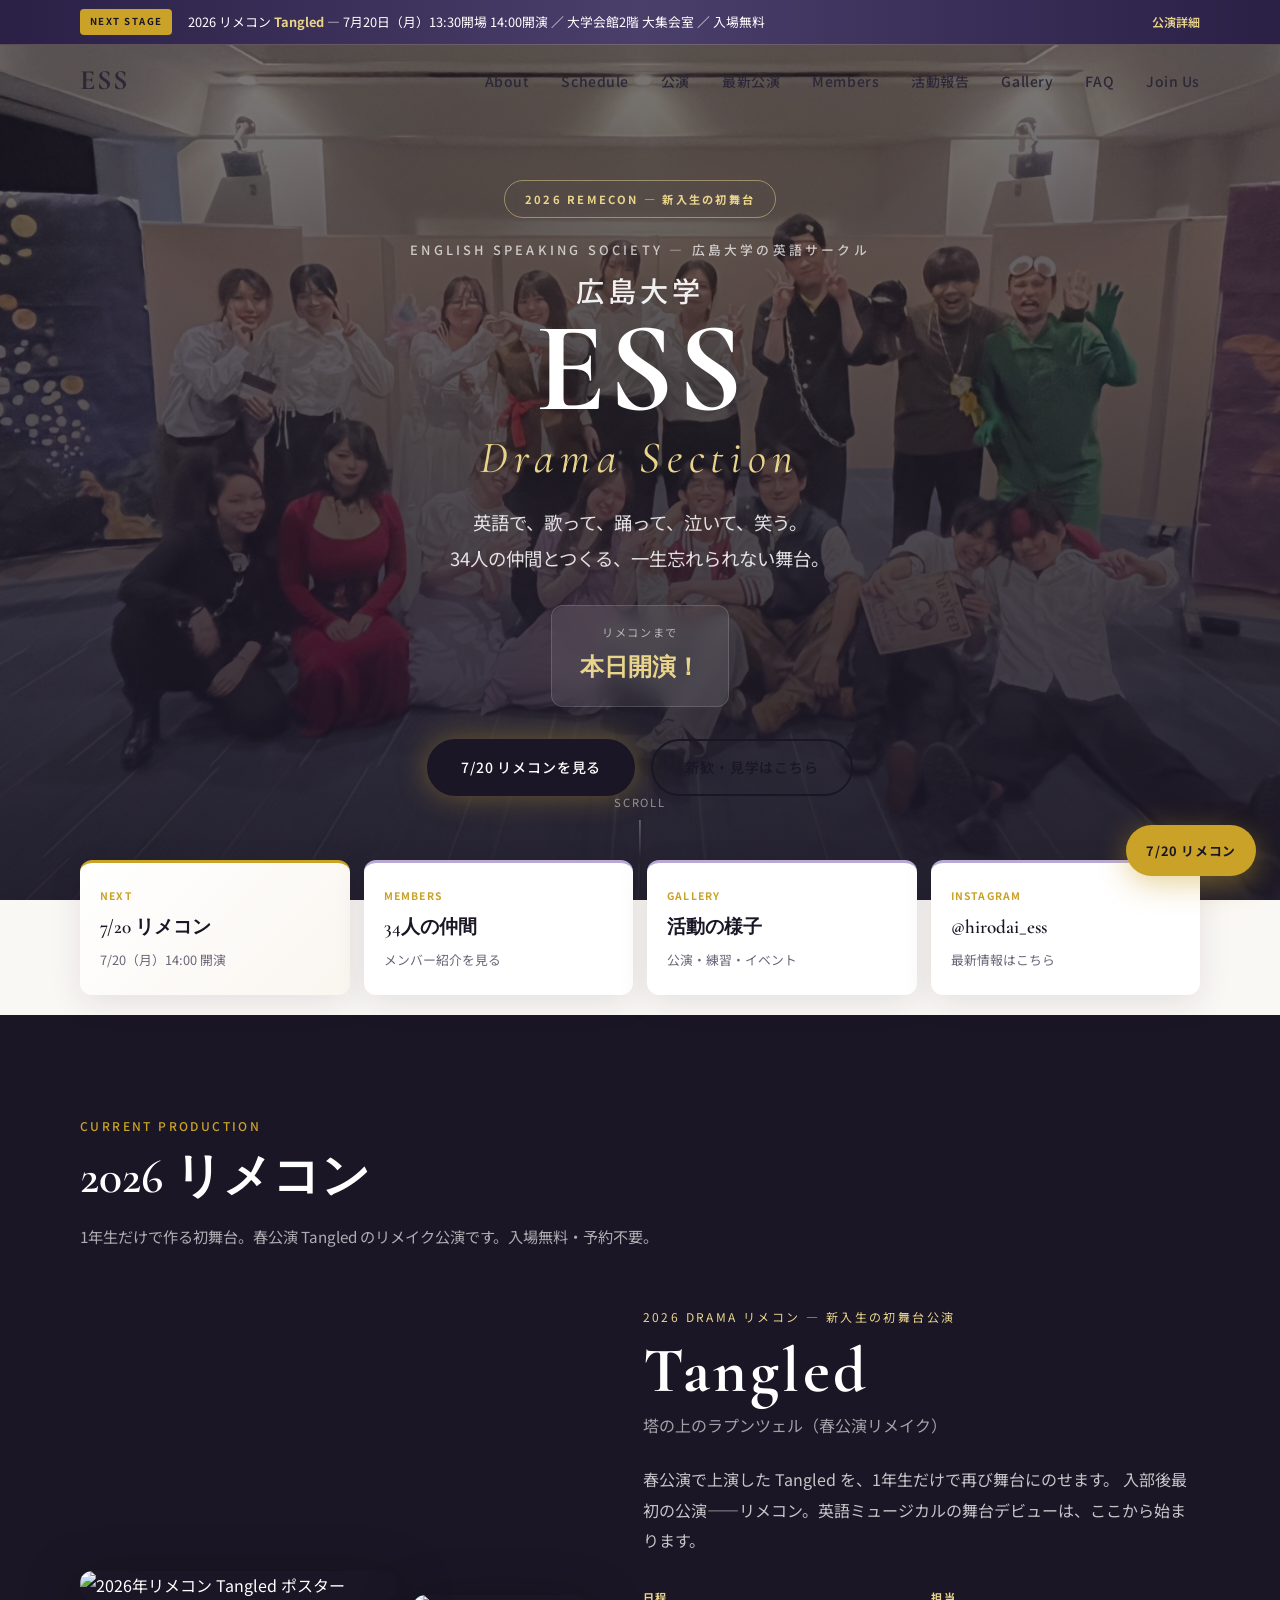
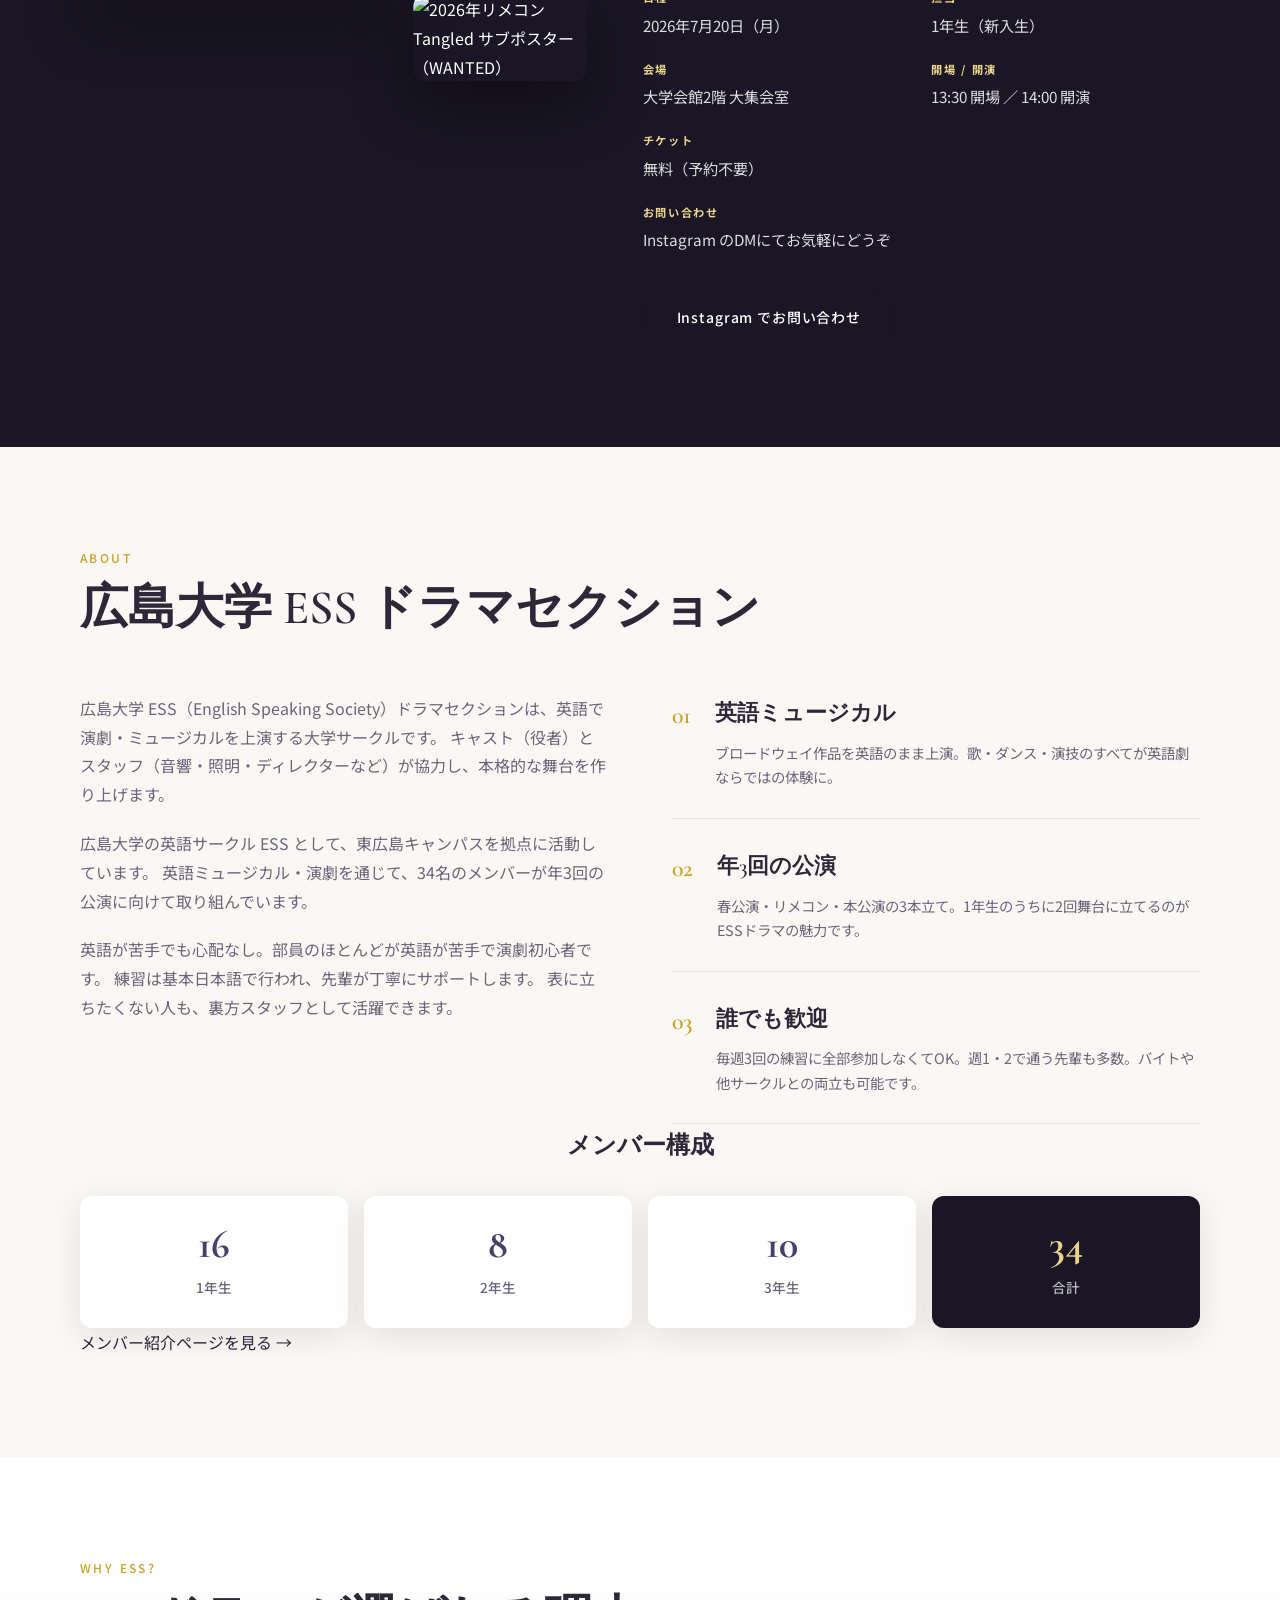
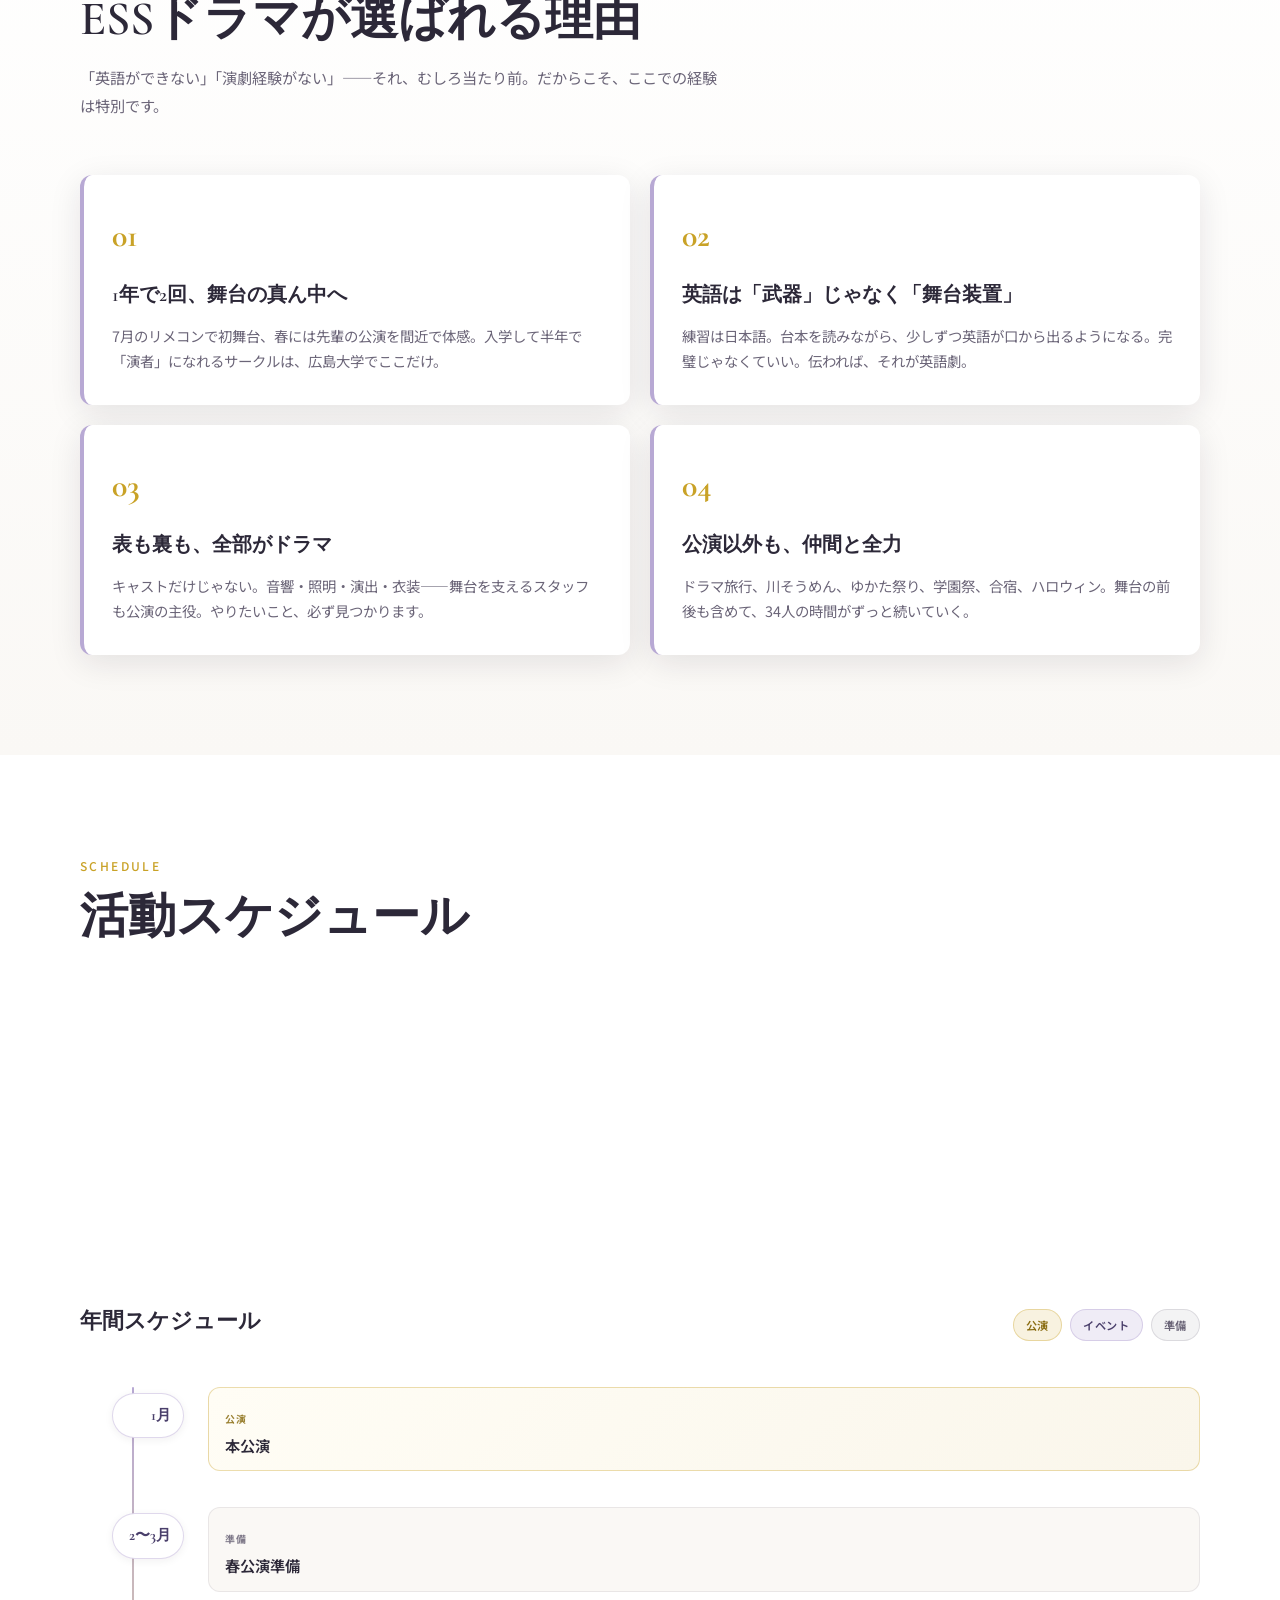
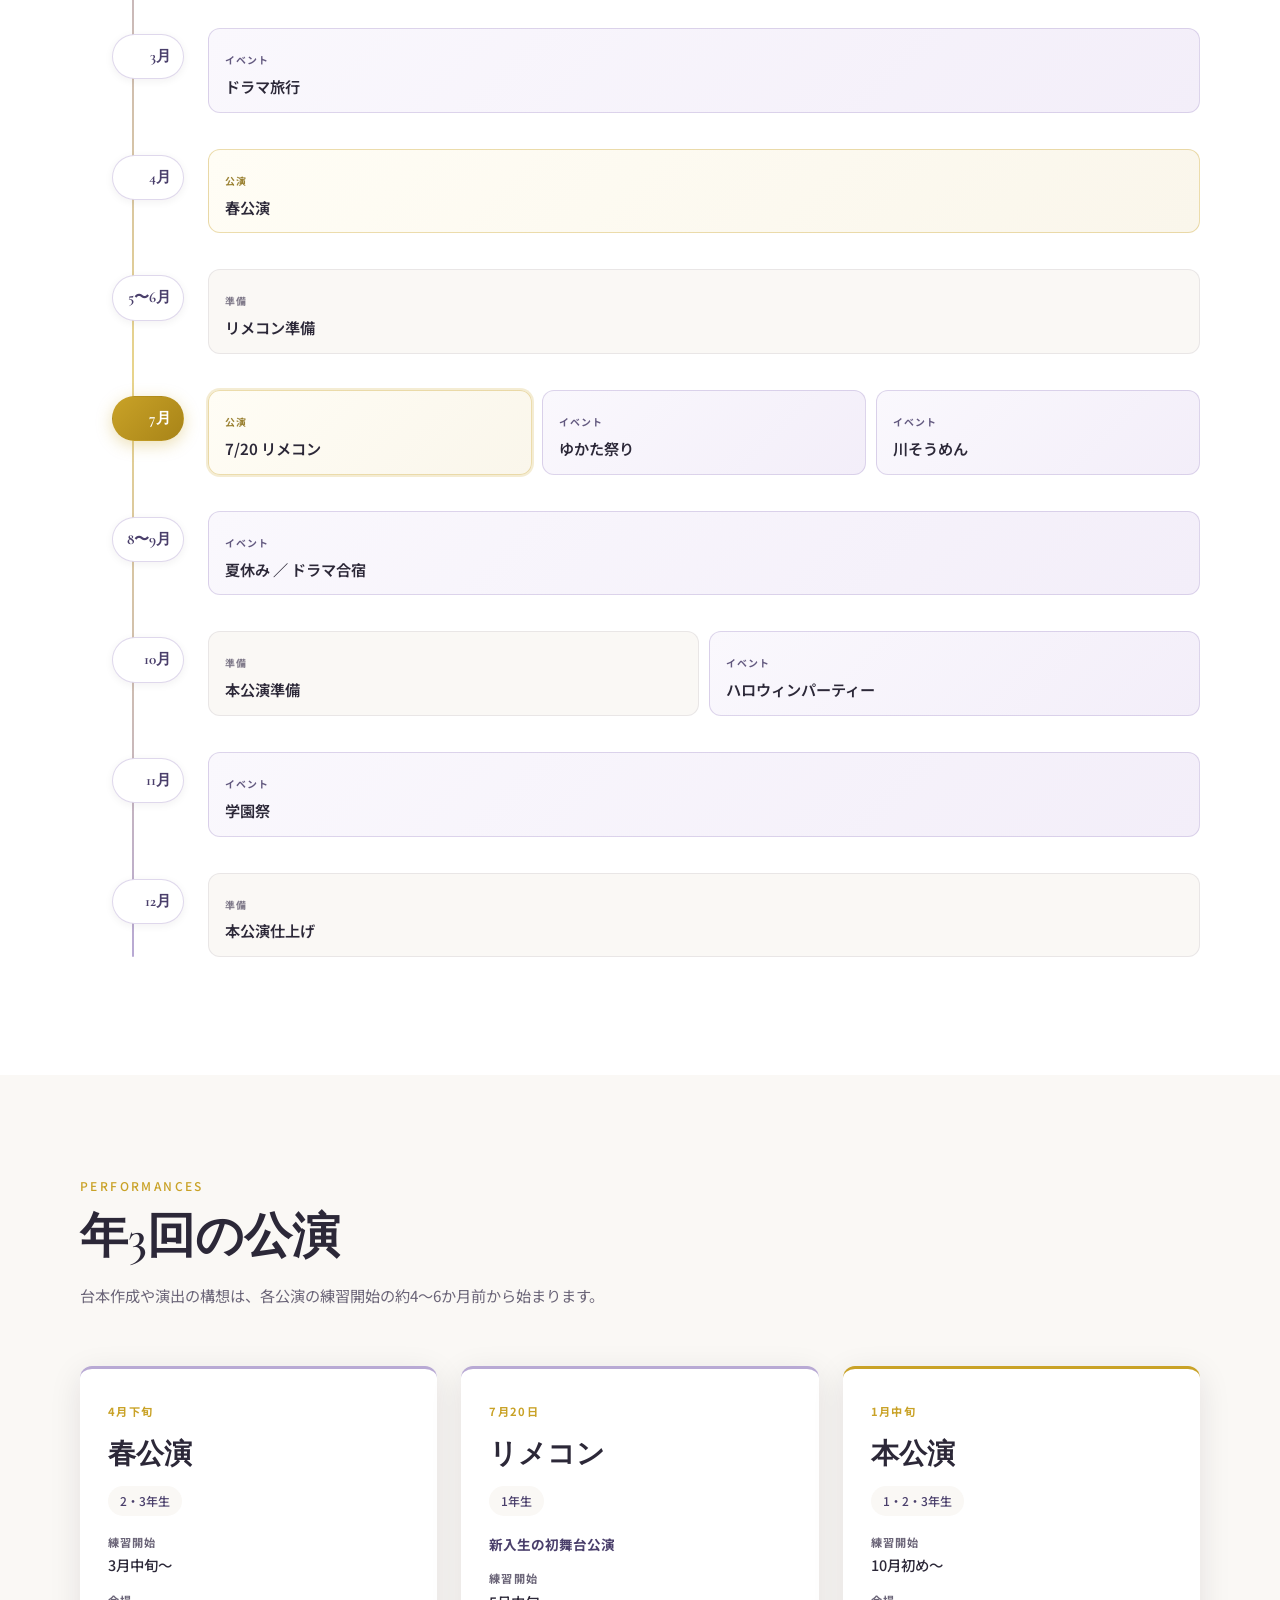
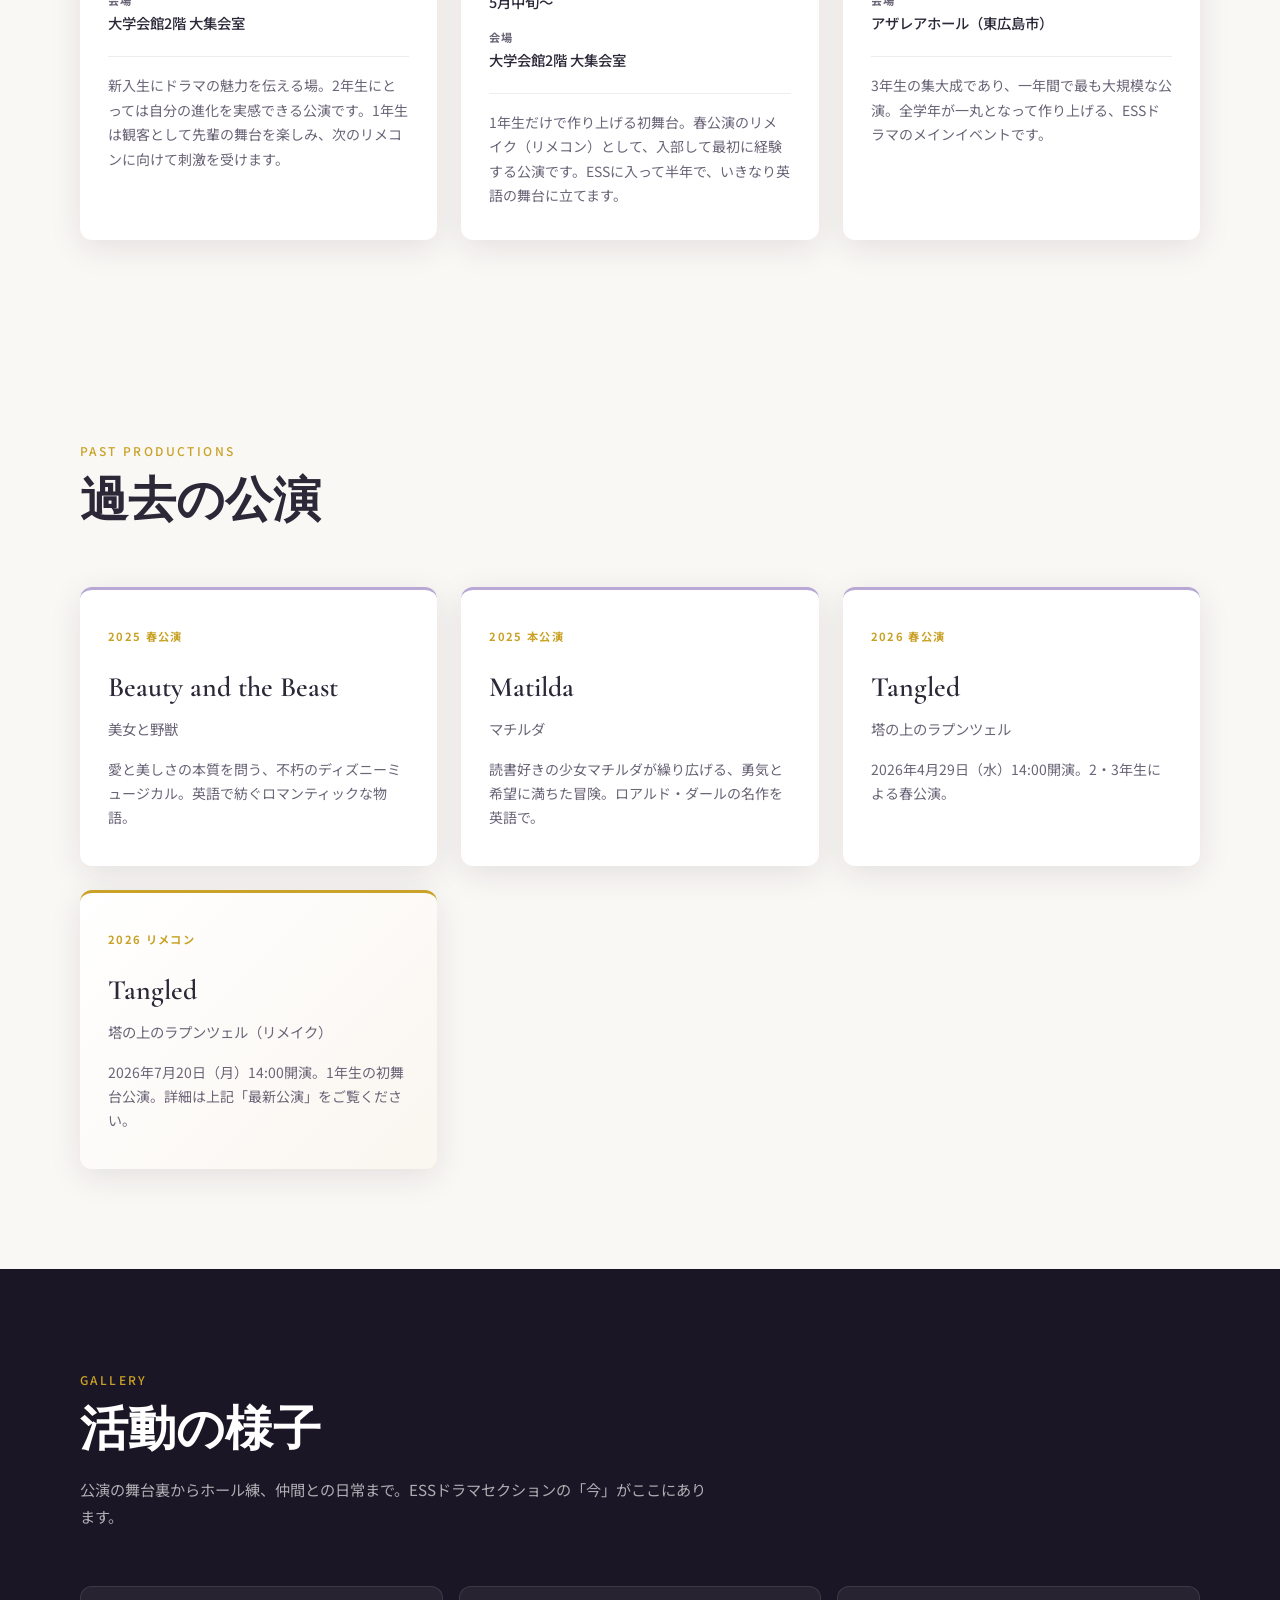
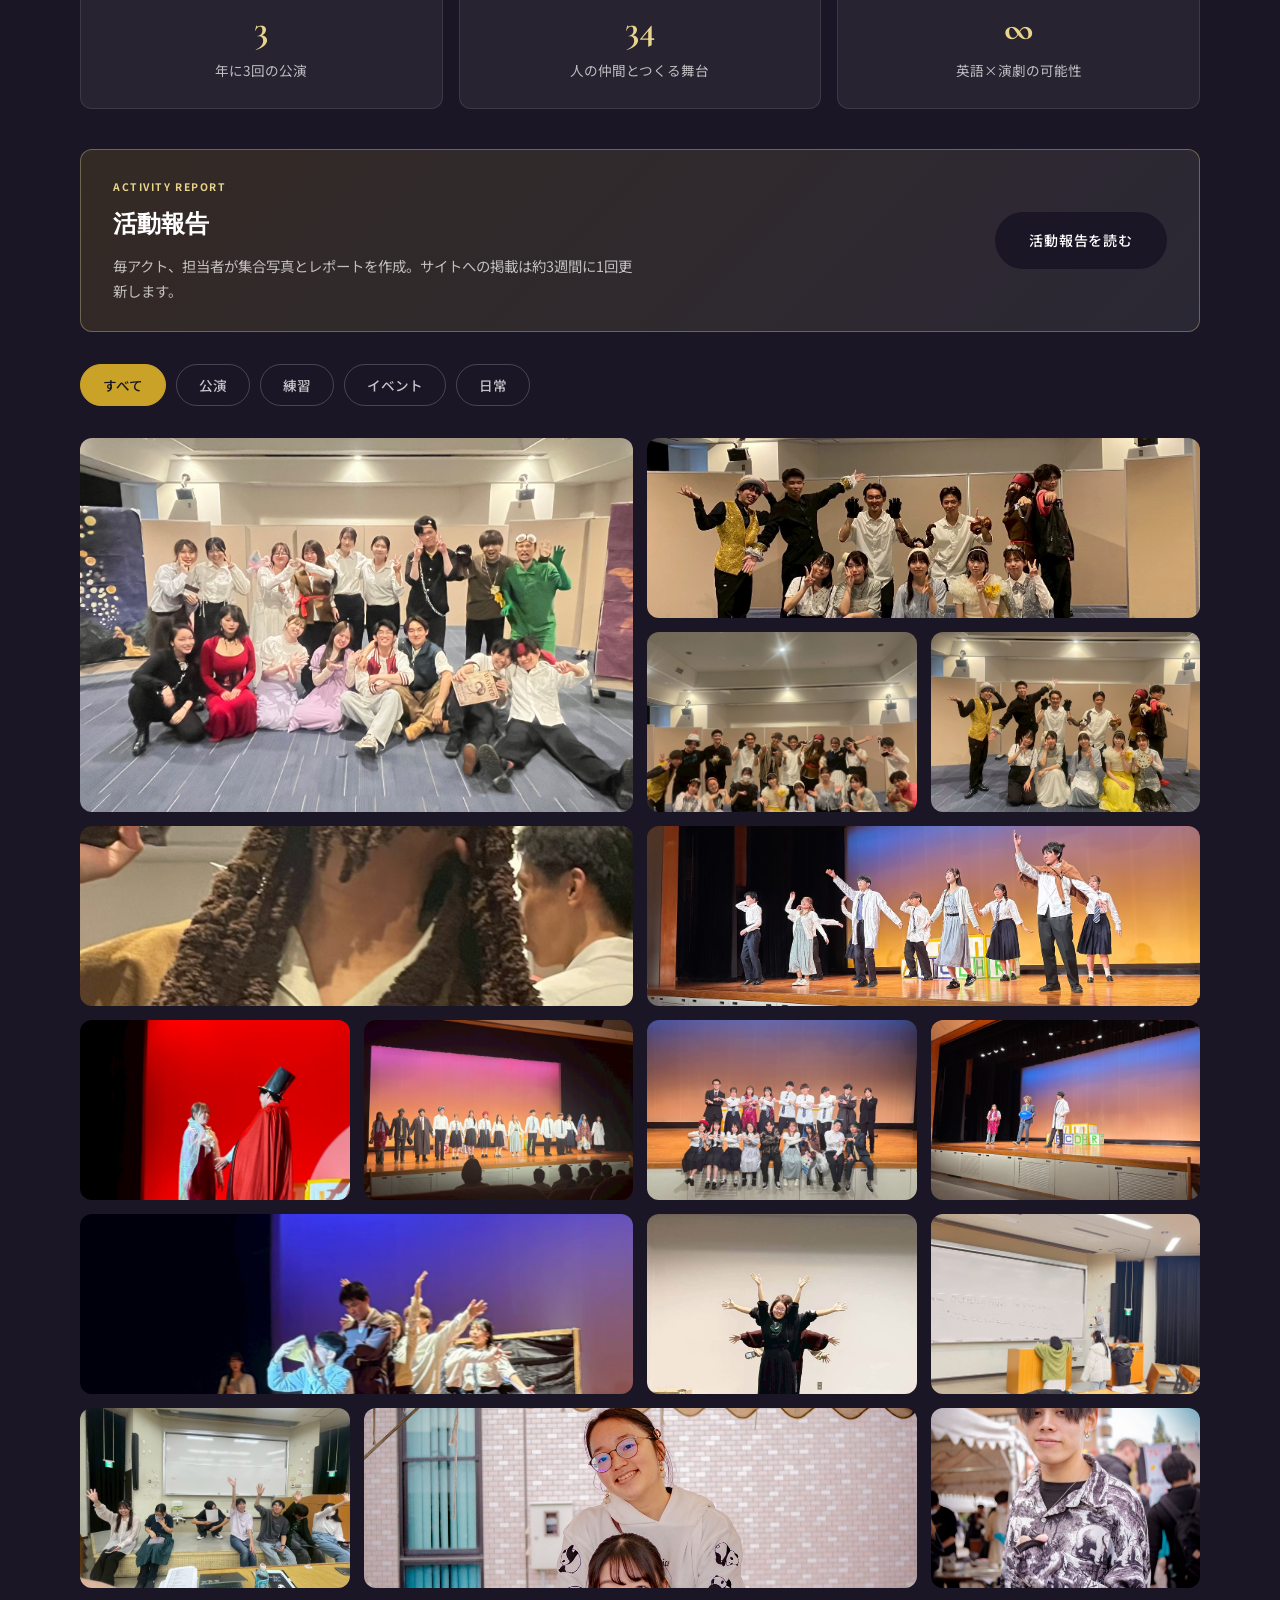
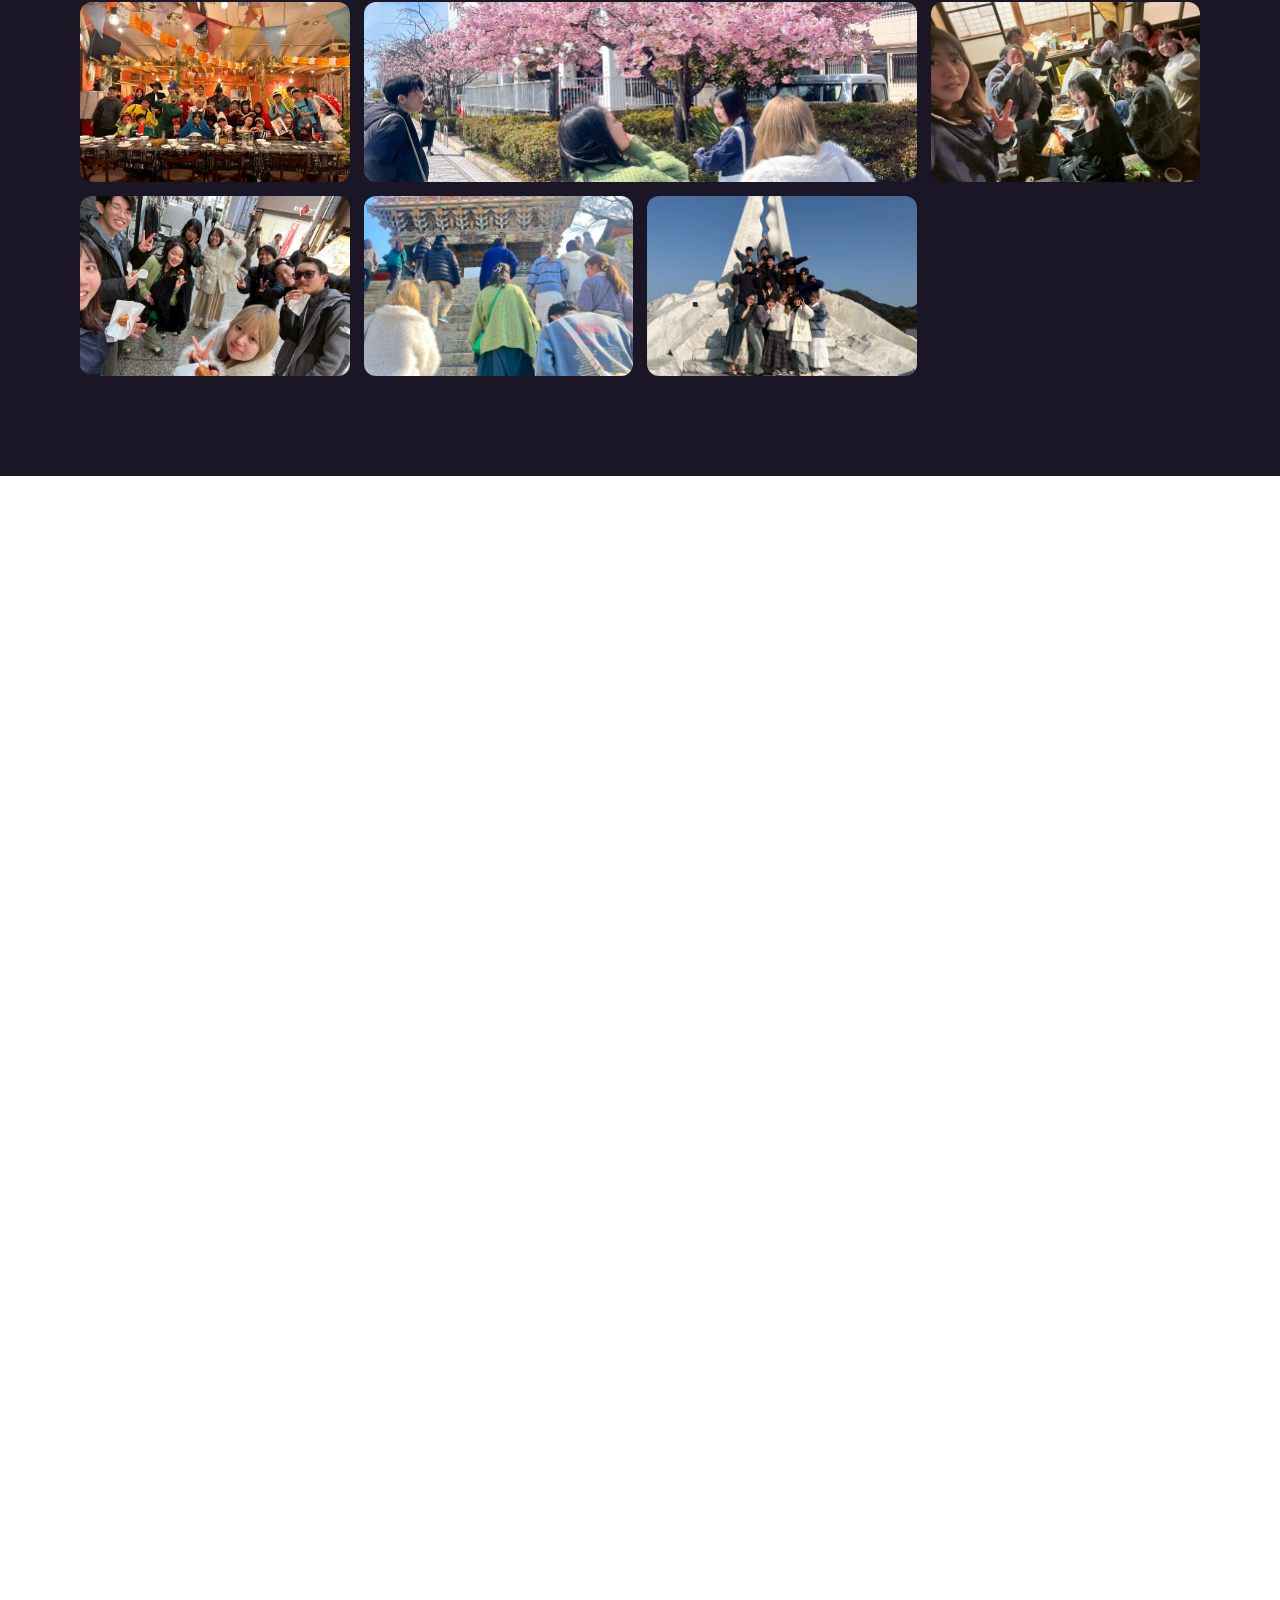
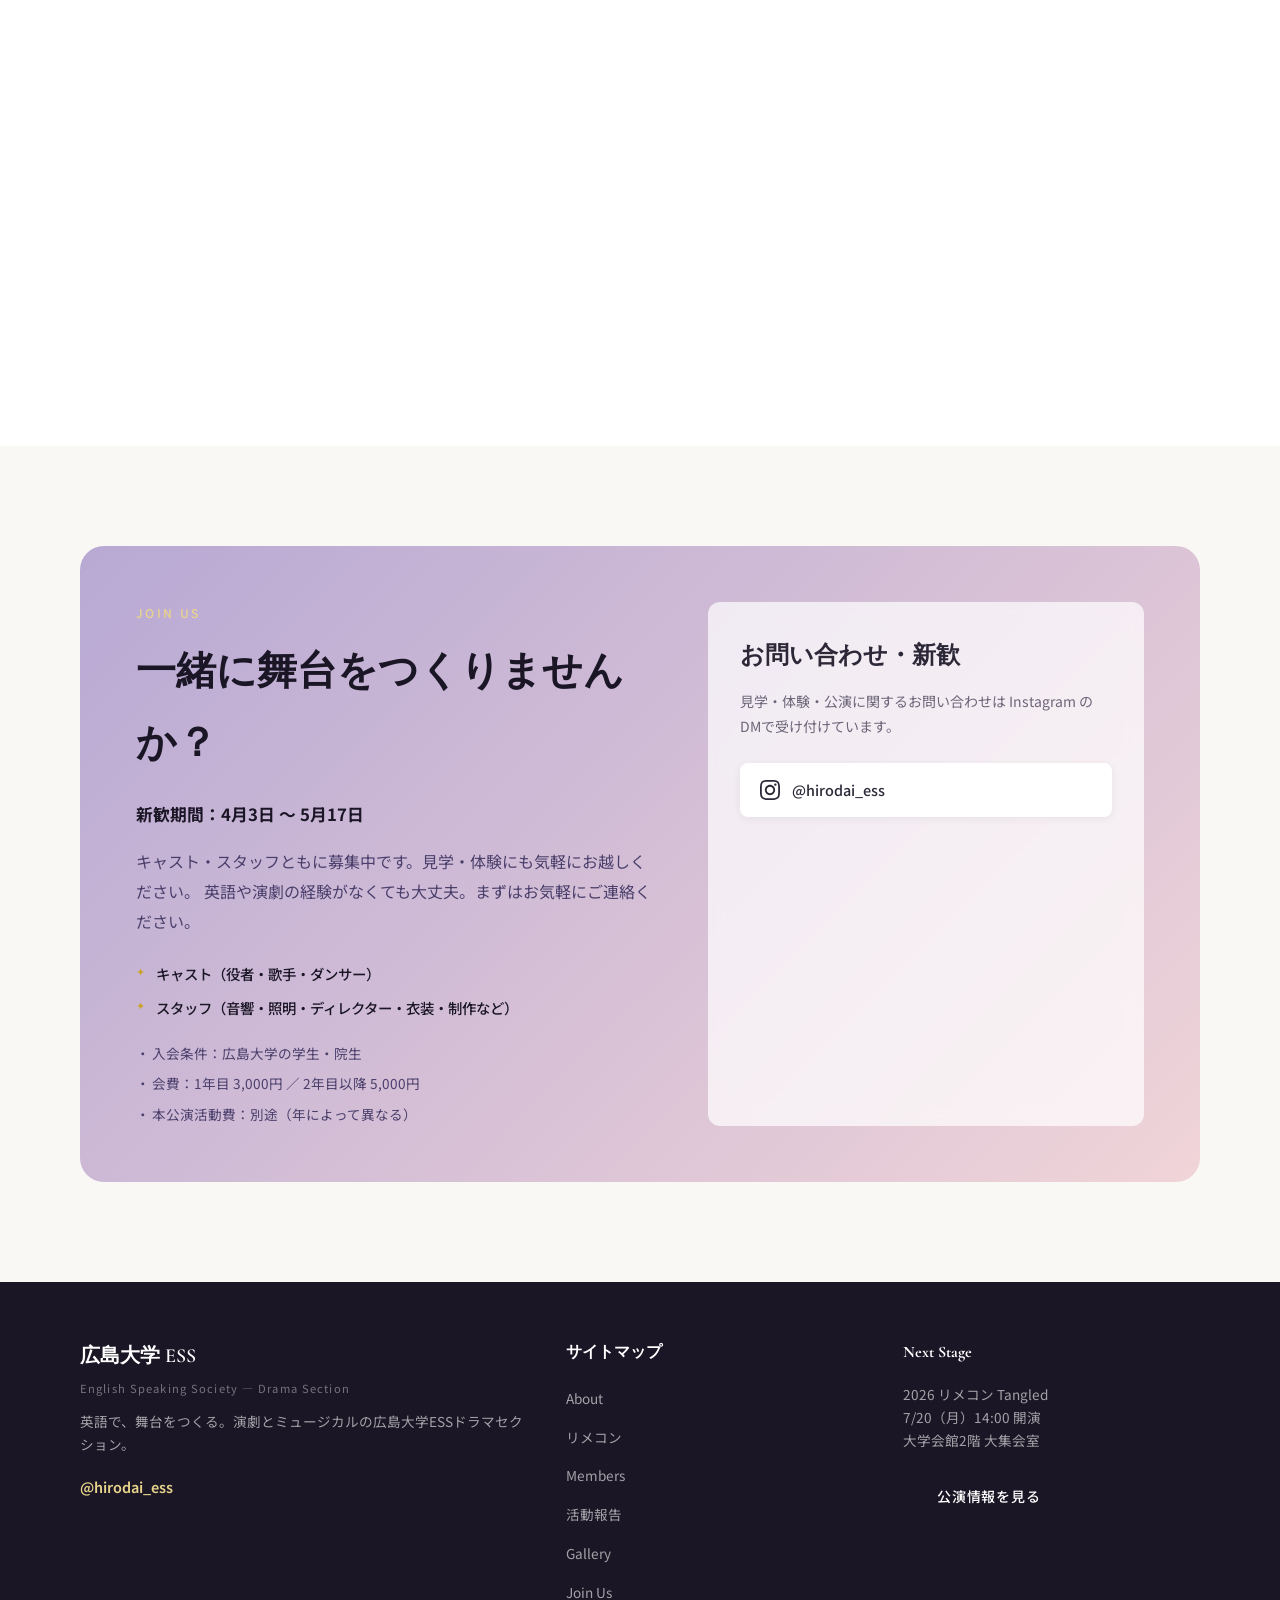
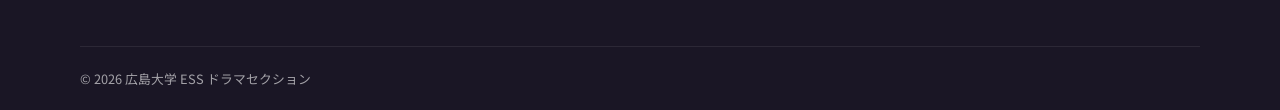
==== commit 54827cf0: "Redesign annual schedule as a vertical categorized timeline. Add July yukata festival and November s" ====
--- a/index.html
+++ b/index.html
@@ -3,8 +3,93 @@
 <head>
   <meta charset="UTF-8">
   <meta name="viewport" content="width=device-width, initial-scale=1.0">
-  <meta name="description" content="広島大学 ESS（English Speaking Society）ドラマセクション公式サイト。英語で演劇・ミュージカルを上演する大学サークルです。">
-  <title>広島大学 ESS ドラマセクション | English Speaking Society</title>
+  <meta name="description" content="広島大学 ESS（English Speaking Society）ドラマセクション公式サイト。英語ミュージカル・演劇サークル。新歓・見学歓迎。2026年リメコン Tangled 7/20開催。">
+  <meta name="keywords" content="広島大学 ESS, 広島大学ESS, ヒロダイ ESS, 広島大学 英語サークル, 広島大学 演劇, 広島大学 ミュージカル, English Speaking Society, ドラマセクション, 新歓">
+  <meta name="robots" content="index, follow">
+  <link rel="canonical" href="https://shinohara-yuto.github.io/hirodai-ess-website/">
+  <link rel="sitemap" type="application/xml" title="Sitemap" href="sitemap.xml">
+  <meta property="og:type" content="website">
+  <meta property="og:locale" content="ja_JP">
+  <meta property="og:site_name" content="広島大学 ESS ドラマセクション">
+  <meta property="og:title" content="広島大学 ESS ドラマセクション | 公式サイト">
+  <meta property="og:description" content="広島大学 ESS（English Speaking Society）ドラマセクション。英語で演劇・ミュージカルを上演する大学サークル。新歓・見学歓迎。">
+  <meta property="og:url" content="https://shinohara-yuto.github.io/hirodai-ess-website/">
+  <meta property="og:image" content="https://shinohara-yuto.github.io/hirodai-ess-website/assets/remecon2026-poster.png">
+  <meta name="twitter:card" content="summary_large_image">
+  <meta name="twitter:title" content="広島大学 ESS ドラマセクション | 公式サイト">
+  <meta name="twitter:description" content="広島大学 ESS（English Speaking Society）ドラマセクション。英語ミュージカル・演劇サークル。">
+  <meta name="twitter:image" content="https://shinohara-yuto.github.io/hirodai-ess-website/assets/remecon2026-poster.png">
+  <title>広島大学 ESS ドラマセクション | 英語演劇・ミュージカルサークル 公式サイト</title>
+  <script type="application/ld+json">
+  {
+    "@context": "https://schema.org",
+    "@graph": [
+      {
+        "@type": "Organization",
+        "@id": "https://shinohara-yuto.github.io/hirodai-ess-website/#organization",
+        "name": "広島大学 ESS ドラマセクション",
+        "alternateName": ["広島大学 ESS", "広島大学ESS", "ヒロダイ ESS", "広島大学 English Speaking Society"],
+        "url": "https://shinohara-yuto.github.io/hirodai-ess-website/",
+        "description": "広島大学 ESS（English Speaking Society）ドラマセクション。英語で演劇・ミュージカルを上演する大学サークル。",
+        "sameAs": ["https://www.instagram.com/hirodai_ess/"]
+      },
+      {
+        "@type": "WebSite",
+        "@id": "https://shinohara-yuto.github.io/hirodai-ess-website/#website",
+        "name": "広島大学 ESS ドラマセクション",
+        "url": "https://shinohara-yuto.github.io/hirodai-ess-website/",
+        "publisher": { "@id": "https://shinohara-yuto.github.io/hirodai-ess-website/#organization" },
+        "inLanguage": "ja"
+      },
+      {
+        "@type": "CollegeOrUniversity",
+        "name": "広島大学",
+        "url": "https://www.hiroshima-u.ac.jp/"
+      },
+      {
+        "@type": "Event",
+        "name": "2026 リメコン Tangled",
+        "description": "広島大学 ESS ドラマセクション 1年生公演。春公演 Tangled のリメイク。",
+        "startDate": "2026-07-20T14:00:00+09:00",
+        "eventAttendanceMode": "https://schema.org/OfflineEventAttendanceMode",
+        "eventStatus": "https://schema.org/EventScheduled",
+        "location": {
+          "@type": "Place",
+          "name": "広島大学 大学会館2階 大集会室",
+          "address": {
+            "@type": "PostalAddress",
+            "addressLocality": "東広島市",
+            "addressRegion": "広島県",
+            "addressCountry": "JP"
+          }
+        },
+        "organizer": { "@id": "https://shinohara-yuto.github.io/hirodai-ess-website/#organization" },
+        "isAccessibleForFree": true
+      },
+      {
+        "@type": "FAQPage",
+        "mainEntity": [
+          {
+            "@type": "Question",
+            "name": "広島大学 ESS とは？",
+            "acceptedAnswer": {
+              "@type": "Answer",
+              "text": "広島大学 ESS（English Speaking Society）は、英語を使った活動を行う大学サークルです。本サイトはその中のドラマセクション（演劇・ミュージカル部門）の公式ホームページです。東広島キャンパスで活動しています。"
+            }
+          },
+          {
+            "@type": "Question",
+            "name": "英語が苦手でも大丈夫ですか？",
+            "acceptedAnswer": {
+              "@type": "Answer",
+              "text": "大丈夫です。部員のほとんどが英語が苦手で演劇初心者です。練習は基本日本語で行い、先輩がサポートします。"
+            }
+          }
+        ]
+      }
+    ]
+  }
+  </script>
   <link rel="preconnect" href="https://fonts.googleapis.com">
   <link rel="preconnect" href="https://fonts.gstatic.com" crossorigin>
   <link href="https://fonts.googleapis.com/css2?family=Cormorant+Garamond:ital,wght@0,400;0,600;0,700;1,400&family=Noto+Sans+JP:wght@300;400;500;700&display=swap" rel="stylesheet">
@@ -21,7 +106,7 @@
 
   <header class="site-header" id="top">
     <nav class="nav" aria-label="メインナビゲーション">
-      <a href="#top" class="nav-logo">ESS</a>
+      <a href="#top" class="nav-logo" title="広島大学 ESS 公式サイト">ESS</a>
       <button class="nav-toggle" aria-label="メニューを開く" aria-expanded="false">
         <span></span><span></span><span></span>
       </button>
@@ -31,6 +116,7 @@
         <li><a href="#performances">公演</a></li>
         <li><a href="#current">最新公演</a></li>
         <li><a href="members.html">Members</a></li>
+        <li><a href="reports.html">活動報告</a></li>
         <li><a href="#gallery">Gallery</a></li>
         <li><a href="#faq">FAQ</a></li>
         <li><a href="#join">Join Us</a></li>
@@ -41,12 +127,12 @@
   <main>
     <section class="hero" aria-labelledby="hero-title">
       <div class="hero-bg" aria-hidden="true">
-        <img src="assets/gallery/spring2026.jpg" alt="" class="hero-bg-image">
+        <img src="assets/gallery/spring2026.jpg" alt="広島大学 ESS ドラマセクションの公演・練習の様子" class="hero-bg-image">
       </div>
       <div class="hero-content">
         <div class="hero-badge reveal">2026 Remecon — 新入生の初舞台</div>
-        <p class="hero-eyebrow">広島大学 English Speaking Society</p>
-        <h1 id="hero-title" class="hero-title">ESS<br><span class="hero-title-sub">Drama Section</span></h1>
+        <p class="hero-eyebrow">English Speaking Society — 広島大学の英語サークル</p>
+        <h1 id="hero-title" class="hero-title"><span class="hero-title-campus">広島大学</span> ESS<br><span class="hero-title-sub">Drama Section</span></h1>
         <p class="hero-lead">英語で、歌って、踊って、泣いて、笑う。<br>34人の仲間とつくる、一生忘れられない舞台。</p>
         <div class="hero-countdown reveal" id="hero-countdown" aria-live="polite">
           <span class="hero-countdown-label">リメコンまで</span>
@@ -100,10 +186,10 @@
         <div class="current-card">
           <div class="current-posters">
             <figure class="current-poster current-poster--main">
-              <img src="assets/spring2026-poster.png" alt="2026年リメコン Tangled ポスター" loading="lazy">
+              <img src="assets/remecon2026-poster.png" alt="2026年リメコン Tangled ポスター" loading="lazy">
             </figure>
             <figure class="current-poster current-poster--sub">
-              <img src="assets/gallery/remecon-3.jpg" alt="リメコン公演の様子" loading="lazy">
+              <img src="assets/remecon2026-poster-2.png" alt="2026年リメコン Tangled サブポスター（WANTED）" loading="lazy">
             </figure>
           </div>
           <div class="current-info">
@@ -159,6 +245,10 @@
               キャスト（役者）とスタッフ（音響・照明・ディレクターなど）が協力し、本格的な舞台を作り上げます。
             </p>
             <p>
+              広島大学の英語サークル ESS として、東広島キャンパスを拠点に活動しています。
+              英語ミュージカル・演劇を通じて、34名のメンバーが年3回の公演に向けて取り組んでいます。
+            </p>
+            <p>
               英語が苦手でも心配なし。部員のほとんどが英語が苦手で演劇初心者です。
               練習は基本日本語で行われ、先輩が丁寧にサポートします。
               表に立ちたくない人も、裏方スタッフとして活躍できます。
@@ -240,7 +330,7 @@
           <article class="why-card reveal">
             <span class="why-icon">04</span>
             <h3>公演以外も、仲間と全力</h3>
-            <p>ドラマ旅行、川そうめん、合宿、ハロウィン。舞台の前後も含めて、34人の時間がずっと続いていく。</p>
+            <p>ドラマ旅行、川そうめん、ゆかた祭り、学園祭、合宿、ハロウィン。舞台の前後も含めて、34人の時間がずっと続いていく。</p>
           </article>
         </div>
       </div>
@@ -265,46 +355,119 @@
           </div>
         </div>
 
-        <div class="timeline reveal">
-          <h3 class="schedule-subtitle">年間スケジュール</h3>
-          <div class="timeline-track">
-            <div class="timeline-item">
-              <span class="timeline-month">1月</span>
-              <span class="timeline-event">本公演</span>
-            </div>
-            <div class="timeline-item">
-              <span class="timeline-month">2〜3月</span>
-              <span class="timeline-event">春公演準備</span>
-            </div>
-            <div class="timeline-item timeline-item--highlight">
-              <span class="timeline-month">3月</span>
-              <span class="timeline-event">ドラマ旅行</span>
-            </div>
-            <div class="timeline-item timeline-item--highlight">
-              <span class="timeline-month">4月</span>
-              <span class="timeline-event">春公演</span>
-            </div>
-            <div class="timeline-item">
-              <span class="timeline-month">5〜6月</span>
-              <span class="timeline-event">リメコン準備</span>
-            </div>
-            <div class="timeline-item timeline-item--highlight">
-              <span class="timeline-month">7月</span>
-              <span class="timeline-event">7/20 リメコン ／ 川そうめん</span>
-            </div>
-            <div class="timeline-item">
-              <span class="timeline-month">8〜9月</span>
-              <span class="timeline-event">夏休み ／ ドラマ合宿</span>
-            </div>
-            <div class="timeline-item timeline-item--highlight">
-              <span class="timeline-month">10月</span>
-              <span class="timeline-event">ハロウィンパーティー</span>
-            </div>
-            <div class="timeline-item">
-              <span class="timeline-month">9〜12月</span>
-              <span class="timeline-event">本公演準備</span>
-            </div>
-          </div>
+        <div class="year-schedule reveal">
+          <div class="year-schedule-header">
+            <h3 class="schedule-subtitle">年間スケジュール</h3>
+            <div class="year-schedule-legend" aria-hidden="true">
+              <span class="year-schedule-legend-item year-schedule-legend-item--performance">公演</span>
+              <span class="year-schedule-legend-item year-schedule-legend-item--event">イベント</span>
+              <span class="year-schedule-legend-item year-schedule-legend-item--prep">準備</span>
+            </div>
+          </div>
+          <ol class="year-schedule-list">
+            <li class="year-schedule-row">
+              <div class="year-schedule-date"><span>1月</span></div>
+              <div class="year-schedule-body">
+                <article class="year-schedule-chip year-schedule-chip--performance">
+                  <span class="year-schedule-tag">公演</span>
+                  <p>本公演</p>
+                </article>
+              </div>
+            </li>
+            <li class="year-schedule-row">
+              <div class="year-schedule-date"><span>2〜3月</span></div>
+              <div class="year-schedule-body">
+                <article class="year-schedule-chip year-schedule-chip--prep">
+                  <span class="year-schedule-tag">準備</span>
+                  <p>春公演準備</p>
+                </article>
+              </div>
+            </li>
+            <li class="year-schedule-row">
+              <div class="year-schedule-date"><span>3月</span></div>
+              <div class="year-schedule-body">
+                <article class="year-schedule-chip year-schedule-chip--event">
+                  <span class="year-schedule-tag">イベント</span>
+                  <p>ドラマ旅行</p>
+                </article>
+              </div>
+            </li>
+            <li class="year-schedule-row">
+              <div class="year-schedule-date"><span>4月</span></div>
+              <div class="year-schedule-body">
+                <article class="year-schedule-chip year-schedule-chip--performance">
+                  <span class="year-schedule-tag">公演</span>
+                  <p>春公演</p>
+                </article>
+              </div>
+            </li>
+            <li class="year-schedule-row">
+              <div class="year-schedule-date"><span>5〜6月</span></div>
+              <div class="year-schedule-body">
+                <article class="year-schedule-chip year-schedule-chip--prep">
+                  <span class="year-schedule-tag">準備</span>
+                  <p>リメコン準備</p>
+                </article>
+              </div>
+            </li>
+            <li class="year-schedule-row year-schedule-row--current">
+              <div class="year-schedule-date"><span>7月</span></div>
+              <div class="year-schedule-body">
+                <article class="year-schedule-chip year-schedule-chip--performance">
+                  <span class="year-schedule-tag">公演</span>
+                  <p>7/20 リメコン</p>
+                </article>
+                <article class="year-schedule-chip year-schedule-chip--event">
+                  <span class="year-schedule-tag">イベント</span>
+                  <p>ゆかた祭り</p>
+                </article>
+                <article class="year-schedule-chip year-schedule-chip--event">
+                  <span class="year-schedule-tag">イベント</span>
+                  <p>川そうめん</p>
+                </article>
+              </div>
+            </li>
+            <li class="year-schedule-row">
+              <div class="year-schedule-date"><span>8〜9月</span></div>
+              <div class="year-schedule-body">
+                <article class="year-schedule-chip year-schedule-chip--event">
+                  <span class="year-schedule-tag">イベント</span>
+                  <p>夏休み ／ ドラマ合宿</p>
+                </article>
+              </div>
+            </li>
+            <li class="year-schedule-row">
+              <div class="year-schedule-date"><span>10月</span></div>
+              <div class="year-schedule-body">
+                <article class="year-schedule-chip year-schedule-chip--prep">
+                  <span class="year-schedule-tag">準備</span>
+                  <p>本公演準備</p>
+                </article>
+                <article class="year-schedule-chip year-schedule-chip--event">
+                  <span class="year-schedule-tag">イベント</span>
+                  <p>ハロウィンパーティー</p>
+                </article>
+              </div>
+            </li>
+            <li class="year-schedule-row">
+              <div class="year-schedule-date"><span>11月</span></div>
+              <div class="year-schedule-body">
+                <article class="year-schedule-chip year-schedule-chip--event">
+                  <span class="year-schedule-tag">イベント</span>
+                  <p>学園祭</p>
+                </article>
+              </div>
+            </li>
+            <li class="year-schedule-row">
+              <div class="year-schedule-date"><span>12月</span></div>
+              <div class="year-schedule-body">
+                <article class="year-schedule-chip year-schedule-chip--prep">
+                  <span class="year-schedule-tag">準備</span>
+                  <p>本公演仕上げ</p>
+                </article>
+              </div>
+            </li>
+          </ol>
         </div>
       </div>
     </section>
@@ -419,6 +582,15 @@
             <span class="gallery-highlight-num">∞</span>
             <span class="gallery-highlight-text">英語×演劇の可能性</span>
           </div>
+        </div>
+
+        <div class="gallery-report-banner reveal">
+          <div class="gallery-report-text">
+            <span class="gallery-report-label">Activity Report</span>
+            <h3>活動報告</h3>
+            <p>毎アクト、担当者が集合写真とレポートを作成。サイトへの掲載は約3週間に1回更新します。</p>
+          </div>
+          <a href="reports.html" class="btn btn-primary">活動報告を読む</a>
         </div>
 
         <div class="gallery-filters reveal" role="tablist" aria-label="写真カテゴリー">
@@ -464,6 +636,10 @@
           <h2 class="section-title">よくある質問</h2>
         </div>
         <div class="faq-list">
+          <details class="faq-item reveal">
+            <summary>広島大学 ESS とは？</summary>
+            <p>広島大学 ESS（English Speaking Society）は、英語を使った活動を行う大学サークルです。本サイトはその中のドラマセクション（演劇・ミュージカル部門）の公式ホームページです。東広島キャンパスで活動しています。</p>
+          </details>
           <details class="faq-item reveal" open>
             <summary>英語が苦手でも大丈夫ですか？</summary>
             <p>大丈夫です。部員のほとんどが英語が苦手で演劇初心者です。練習は基本日本語で行い、先輩がサポートします。</p>
@@ -541,6 +717,7 @@
           <li><a href="#about">About</a></li>
           <li><a href="#current">リメコン</a></li>
           <li><a href="members.html">Members</a></li>
+          <li><a href="reports.html">活動報告</a></li>
           <li><a href="#gallery">Gallery</a></li>
           <li><a href="#join">Join Us</a></li>
         </ul>
--- a/css/style.css
+++ b/css/style.css
@@ -36,6 +36,8 @@
   background: var(--color-bg);
   line-height: 1.8;
   overflow-x: hidden;
+  -webkit-text-size-adjust: 100%;
+  padding-bottom: env(safe-area-inset-bottom);
 }
 
 img {
@@ -301,6 +303,16 @@
   color: #fff;
   margin-bottom: 24px;
   text-shadow: 0 4px 30px rgba(0, 0, 0, 0.3);
+}
+
+.hero-title-campus {
+  display: block;
+  font-family: var(--font-sans);
+  font-size: 0.22em;
+  font-weight: 500;
+  letter-spacing: 0.14em;
+  margin-bottom: 0.12em;
+  opacity: 0.92;
 }
 
 .hero-title-sub {
@@ -783,6 +795,174 @@
   color: var(--color-text);
 }
 
+/* ===== Year Schedule (vertical timeline) ===== */
+.year-schedule {
+  margin-top: 8px;
+}
+
+.year-schedule-header {
+  display: flex;
+  align-items: flex-end;
+  justify-content: space-between;
+  gap: 16px;
+  flex-wrap: wrap;
+  margin-bottom: 28px;
+}
+
+.year-schedule-header .schedule-subtitle {
+  margin-bottom: 0;
+}
+
+.year-schedule-legend {
+  display: flex;
+  gap: 8px;
+  flex-wrap: wrap;
+}
+
+.year-schedule-legend-item {
+  font-size: 0.7rem;
+  font-weight: 600;
+  letter-spacing: 0.06em;
+  padding: 5px 12px;
+  border-radius: 999px;
+  border: 1px solid transparent;
+}
+
+.year-schedule-legend-item--performance {
+  color: #8a6d12;
+  background: rgba(201, 162, 39, 0.14);
+  border-color: rgba(201, 162, 39, 0.35);
+}
+
+.year-schedule-legend-item--event {
+  color: var(--color-purple-deep);
+  background: rgba(184, 169, 212, 0.22);
+  border-color: rgba(184, 169, 212, 0.45);
+}
+
+.year-schedule-legend-item--prep {
+  color: var(--color-text-muted);
+  background: rgba(107, 101, 120, 0.08);
+  border-color: rgba(107, 101, 120, 0.18);
+}
+
+.year-schedule-list {
+  list-style: none;
+  position: relative;
+  display: flex;
+  flex-direction: column;
+  gap: 0;
+}
+
+.year-schedule-list::before {
+  content: "";
+  position: absolute;
+  left: 52px;
+  top: 18px;
+  bottom: 18px;
+  width: 2px;
+  background: linear-gradient(180deg, var(--color-lavender) 0%, var(--color-accent-light) 50%, var(--color-lavender) 100%);
+  border-radius: 2px;
+}
+
+.year-schedule-row {
+  display: grid;
+  grid-template-columns: 104px 1fr;
+  gap: 20px;
+  align-items: start;
+  padding: 10px 0;
+  position: relative;
+}
+
+.year-schedule-date {
+  position: relative;
+  z-index: 1;
+  text-align: right;
+  padding-top: 14px;
+}
+
+.year-schedule-date span {
+  display: inline-block;
+  min-width: 72px;
+  padding: 8px 12px;
+  font-family: var(--font-serif);
+  font-size: 0.95rem;
+  font-weight: 700;
+  color: var(--color-purple-deep);
+  background: #fff;
+  border: 1px solid rgba(184, 169, 212, 0.45);
+  border-radius: 999px;
+  box-shadow: 0 2px 8px rgba(26, 22, 37, 0.06);
+}
+
+.year-schedule-row--current .year-schedule-date span {
+  color: #fff;
+  background: linear-gradient(135deg, var(--color-accent) 0%, #a88418 100%);
+  border-color: transparent;
+  box-shadow: 0 4px 16px rgba(201, 162, 39, 0.35);
+}
+
+.year-schedule-body {
+  display: flex;
+  flex-wrap: wrap;
+  gap: 10px;
+  padding: 8px 0 8px 4px;
+}
+
+.year-schedule-chip {
+  flex: 1 1 180px;
+  max-width: 100%;
+  padding: 14px 16px;
+  border-radius: var(--radius);
+  border: 1px solid transparent;
+  transition: transform var(--transition), box-shadow var(--transition);
+}
+
+.year-schedule-chip:hover {
+  transform: translateY(-2px);
+  box-shadow: 0 6px 20px rgba(26, 22, 37, 0.08);
+}
+
+.year-schedule-chip--performance {
+  background: linear-gradient(135deg, #fffdf5 0%, #faf6eb 100%);
+  border-color: rgba(201, 162, 39, 0.35);
+}
+
+.year-schedule-chip--event {
+  background: linear-gradient(135deg, #faf8fd 0%, #f3eef9 100%);
+  border-color: rgba(184, 169, 212, 0.45);
+}
+
+.year-schedule-chip--prep {
+  background: var(--color-bg);
+  border-color: rgba(107, 101, 120, 0.12);
+}
+
+.year-schedule-row--current .year-schedule-chip--performance {
+  box-shadow: 0 0 0 2px rgba(201, 162, 39, 0.2);
+}
+
+.year-schedule-tag {
+  display: inline-block;
+  font-size: 0.62rem;
+  font-weight: 700;
+  letter-spacing: 0.1em;
+  text-transform: uppercase;
+  margin-bottom: 6px;
+  opacity: 0.85;
+}
+
+.year-schedule-chip--performance .year-schedule-tag { color: #8a6d12; }
+.year-schedule-chip--event .year-schedule-tag { color: var(--color-purple-deep); }
+.year-schedule-chip--prep .year-schedule-tag { color: var(--color-text-muted); }
+
+.year-schedule-chip p {
+  font-size: 0.95rem;
+  font-weight: 600;
+  color: var(--color-text);
+  line-height: 1.5;
+}
+
 /* ===== Performance Types ===== */
 .performances {
   background: var(--color-bg);
@@ -1159,6 +1339,44 @@
   background: var(--color-accent);
   border-color: var(--color-accent);
   color: var(--color-bg-dark);
+}
+
+.gallery-report-banner {
+  display: flex;
+  align-items: center;
+  justify-content: space-between;
+  gap: 24px;
+  flex-wrap: wrap;
+  padding: 28px 32px;
+  margin-bottom: 32px;
+  background: linear-gradient(135deg, rgba(201, 162, 39, 0.15) 0%, rgba(255, 255, 255, 0.08) 100%);
+  border: 1px solid rgba(232, 212, 139, 0.35);
+  border-radius: var(--radius);
+}
+
+.gallery-report-label {
+  display: block;
+  font-size: 0.65rem;
+  font-weight: 700;
+  letter-spacing: 0.15em;
+  text-transform: uppercase;
+  color: var(--color-accent-light);
+  margin-bottom: 6px;
+}
+
+.gallery-report-text h3 {
+  font-family: var(--font-serif);
+  font-size: 1.5rem;
+  font-weight: 600;
+  color: #fff;
+  margin-bottom: 8px;
+}
+
+.gallery-report-text p {
+  font-size: 0.9rem;
+  color: rgba(255, 255, 255, 0.7);
+  line-height: 1.7;
+  max-width: 520px;
 }
 
 .gallery-grid {
@@ -1635,6 +1853,40 @@
     grid-template-columns: 1fr;
   }
 
+  .year-schedule-list::before {
+    left: 18px;
+  }
+
+  .year-schedule-row {
+    grid-template-columns: 1fr;
+    gap: 10px;
+    padding-left: 44px;
+  }
+
+  .year-schedule-date {
+    text-align: left;
+    padding-top: 0;
+  }
+
+  .year-schedule-date span {
+    min-width: auto;
+    font-size: 0.88rem;
+    padding: 6px 14px;
+  }
+
+  .year-schedule-body {
+    padding-left: 0;
+  }
+
+  .year-schedule-chip {
+    flex: 1 1 100%;
+  }
+
+  .year-schedule-header {
+    flex-direction: column;
+    align-items: flex-start;
+  }
+
   .practice-main {
     flex-direction: column;
     gap: 8px;
@@ -1667,6 +1919,8 @@
   .current-poster--sub {
     margin-top: 0;
   }
+
+  .nav-toggle {
     display: flex;
   }
 
@@ -1706,8 +1960,150 @@
 }
 
 @media (max-width: 600px) {
+  :root {
+    --announce-height: auto;
+    --header-height: 64px;
+  }
+
   .section {
-    padding: 72px 0;
+    padding: 56px 0;
+  }
+
+  .container {
+    width: min(1120px, 94vw);
+  }
+
+  .announce-bar-inner {
+    flex-wrap: wrap;
+    gap: 8px;
+    padding: 10px 0;
+  }
+
+  .announce-text {
+    white-space: normal;
+    font-size: 0.75rem;
+    line-height: 1.5;
+    flex-basis: 100%;
+    order: 2;
+  }
+
+  .announce-badge {
+    order: 0;
+  }
+
+  .announce-link {
+    order: 1;
+    margin-left: auto;
+  }
+
+  .nav {
+    height: var(--header-height);
+  }
+
+  .nav-logo {
+    font-size: 1.5rem;
+  }
+
+  .nav-links {
+    max-height: calc(100vh - var(--announce-height) - var(--header-height) - 20px);
+    overflow-y: auto;
+    -webkit-overflow-scrolling: touch;
+  }
+
+  .nav-links a {
+    font-size: 1rem;
+    padding: 8px 0;
+    min-height: 44px;
+    display: flex;
+    align-items: center;
+  }
+
+  .hero {
+    min-height: 100svh;
+    padding-bottom: 100px;
+  }
+
+  .hero-title {
+    font-size: clamp(3rem, 14vw, 5rem);
+  }
+
+  .hero-lead {
+    font-size: 0.95rem;
+    line-height: 1.85;
+  }
+
+  .hero-countdown {
+    padding: 12px 20px;
+    margin-bottom: 24px;
+  }
+
+  .hero-countdown-value {
+    font-size: 1.25rem;
+  }
+
+  .hero-actions {
+    flex-direction: column;
+    width: 100%;
+    max-width: 320px;
+    margin-inline: auto;
+  }
+
+  .hero-actions .btn {
+    width: 100%;
+    min-height: 48px;
+  }
+
+  .hero-scroll {
+    display: none;
+  }
+
+  .section-title {
+    font-size: clamp(1.65rem, 7vw, 2.25rem);
+  }
+
+  .section-header {
+    margin-bottom: 36px;
+  }
+
+  .spotlight-card {
+    padding: 20px 16px;
+  }
+
+  .practice-days {
+    font-size: 1.35rem;
+  }
+
+  .practice-time {
+    font-size: 1rem;
+  }
+
+  .practice-card {
+    padding: 24px 20px;
+  }
+
+  .member-stats-grid {
+    grid-template-columns: 1fr 1fr;
+    gap: 10px;
+  }
+
+  .stat-card {
+    padding: 20px 12px;
+  }
+
+  .stat-num {
+    font-size: 2rem;
+  }
+
+  .gallery-report-banner {
+    flex-direction: column;
+    align-items: stretch;
+    padding: 24px 20px;
+    text-align: center;
+  }
+
+  .gallery-report-banner .btn {
+    width: 100%;
+    min-height: 48px;
   }
 
   .current-posters {
@@ -1715,29 +2111,73 @@
   }
 
   .join-card {
-    padding: 36px 24px;
+    padding: 28px 20px;
   }
 
   .gallery-grid {
     grid-template-columns: 1fr;
-    grid-auto-rows: 220px;
+    grid-auto-rows: 240px;
   }
 
   .gallery-filters {
     overflow-x: auto;
     flex-wrap: nowrap;
     padding-bottom: 8px;
+    -webkit-overflow-scrolling: touch;
+    scrollbar-width: none;
+  }
+
+  .gallery-filters::-webkit-scrollbar {
+    display: none;
   }
 
   .gallery-filter {
     flex-shrink: 0;
+    min-height: 44px;
+    padding: 10px 18px;
   }
 
   .spotlight-grid {
     grid-template-columns: 1fr;
   }
 
-  .gallery-filter {
-    flex-shrink: 0;
-  }
-}
+  .floating-cta {
+    bottom: calc(16px + env(safe-area-inset-bottom));
+    right: 16px;
+    left: 16px;
+    text-align: center;
+    padding: 14px 16px;
+    font-size: 0.85rem;
+  }
+
+  .footer-grid {
+    gap: 28px;
+  }
+
+  .btn {
+    min-height: 44px;
+  }
+
+  .faq-item summary {
+    padding: 18px 44px 18px 18px;
+    font-size: 0.95rem;
+  }
+
+  .lightbox-nav {
+    width: 40px;
+    height: 40px;
+  }
+
+  .lightbox-nav--prev {
+    left: 8px;
+  }
+
+  .lightbox-nav--next {
+    right: 8px;
+  }
+
+  .lightbox-close {
+    top: 12px;
+    right: 12px;
+  }
+}
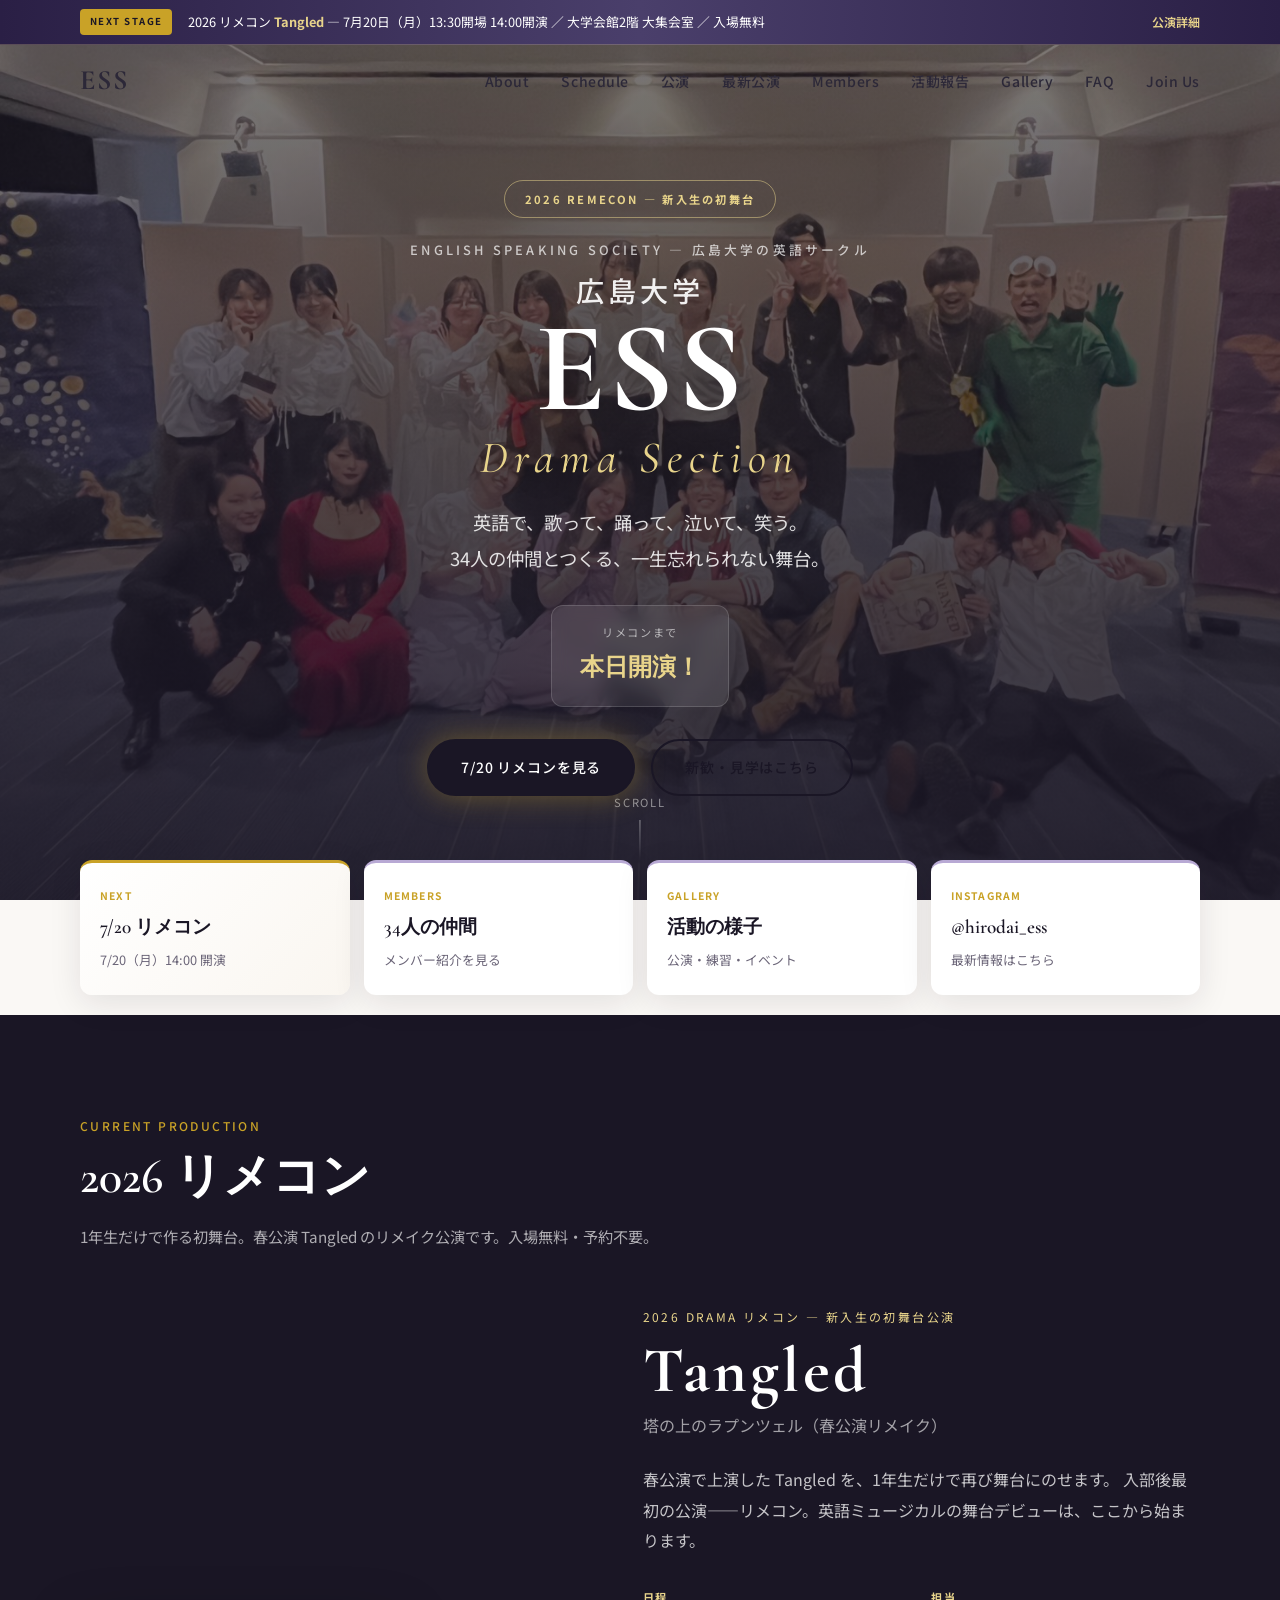
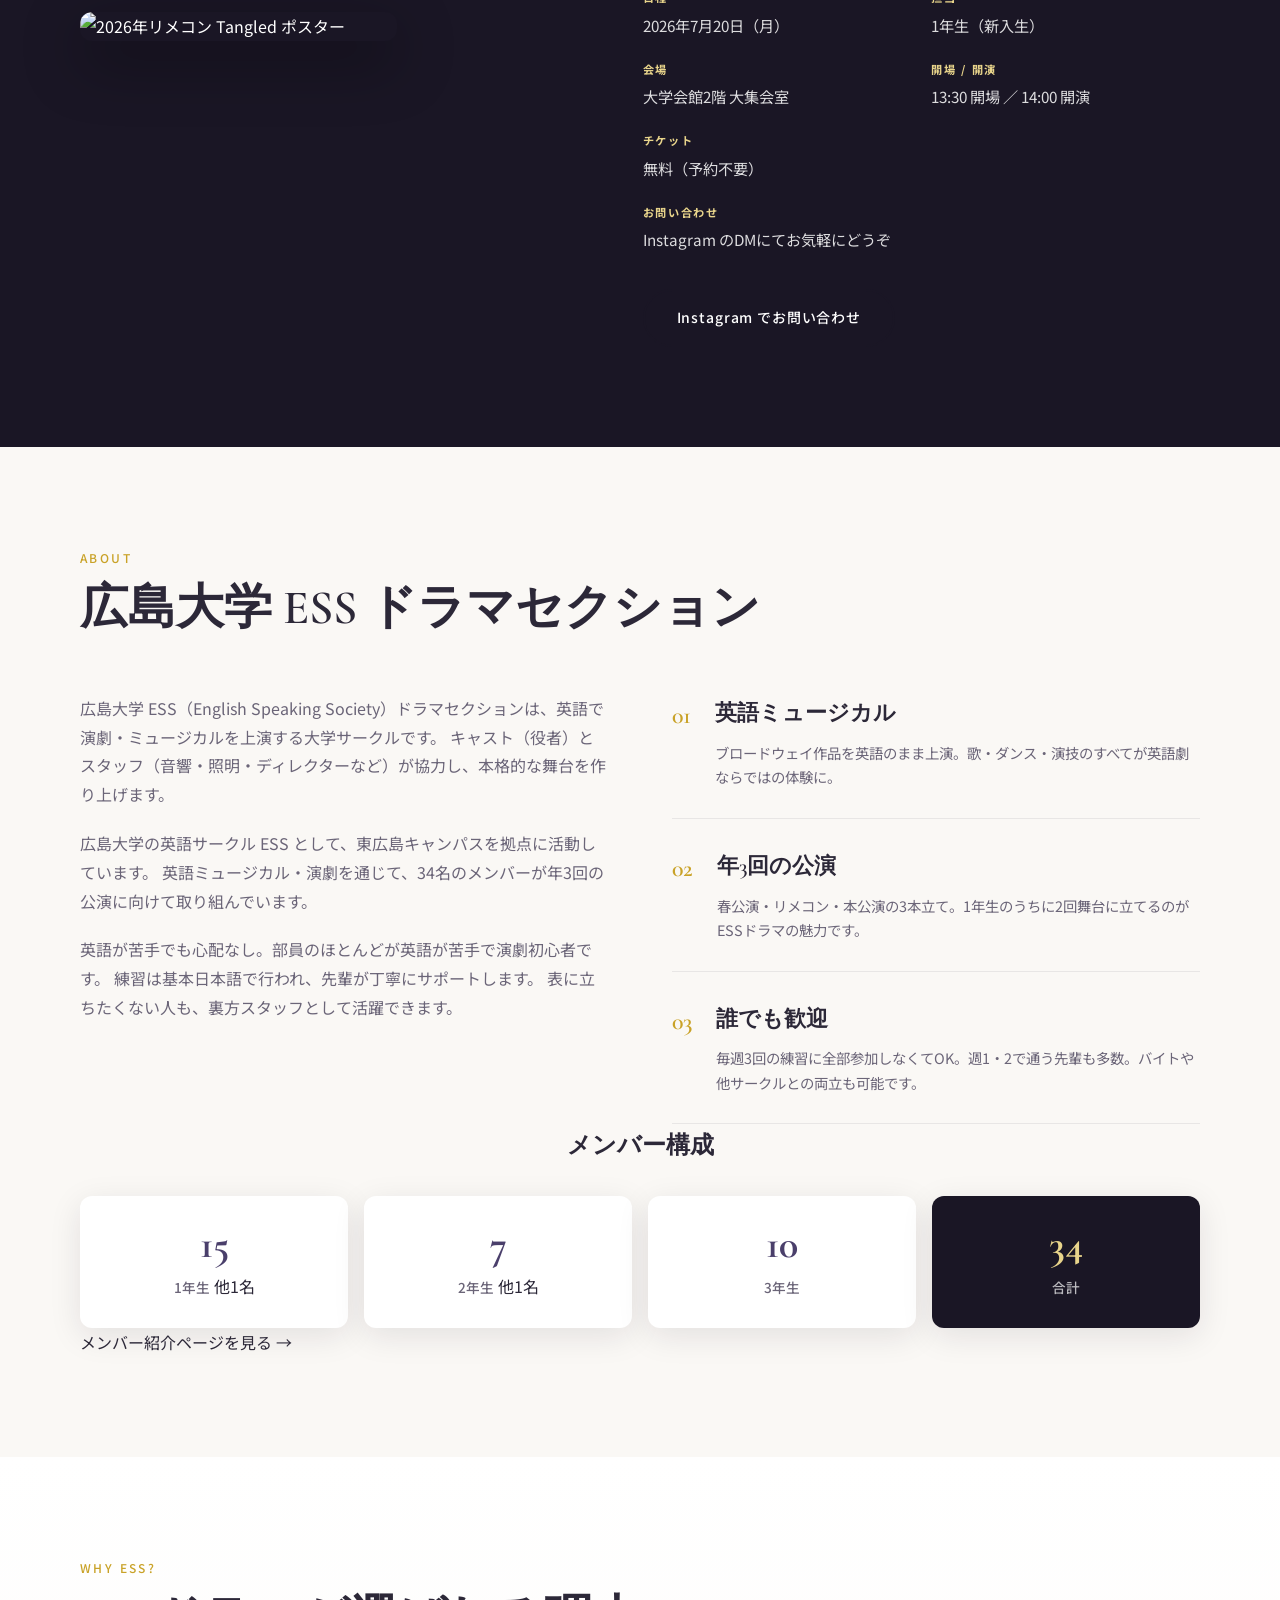
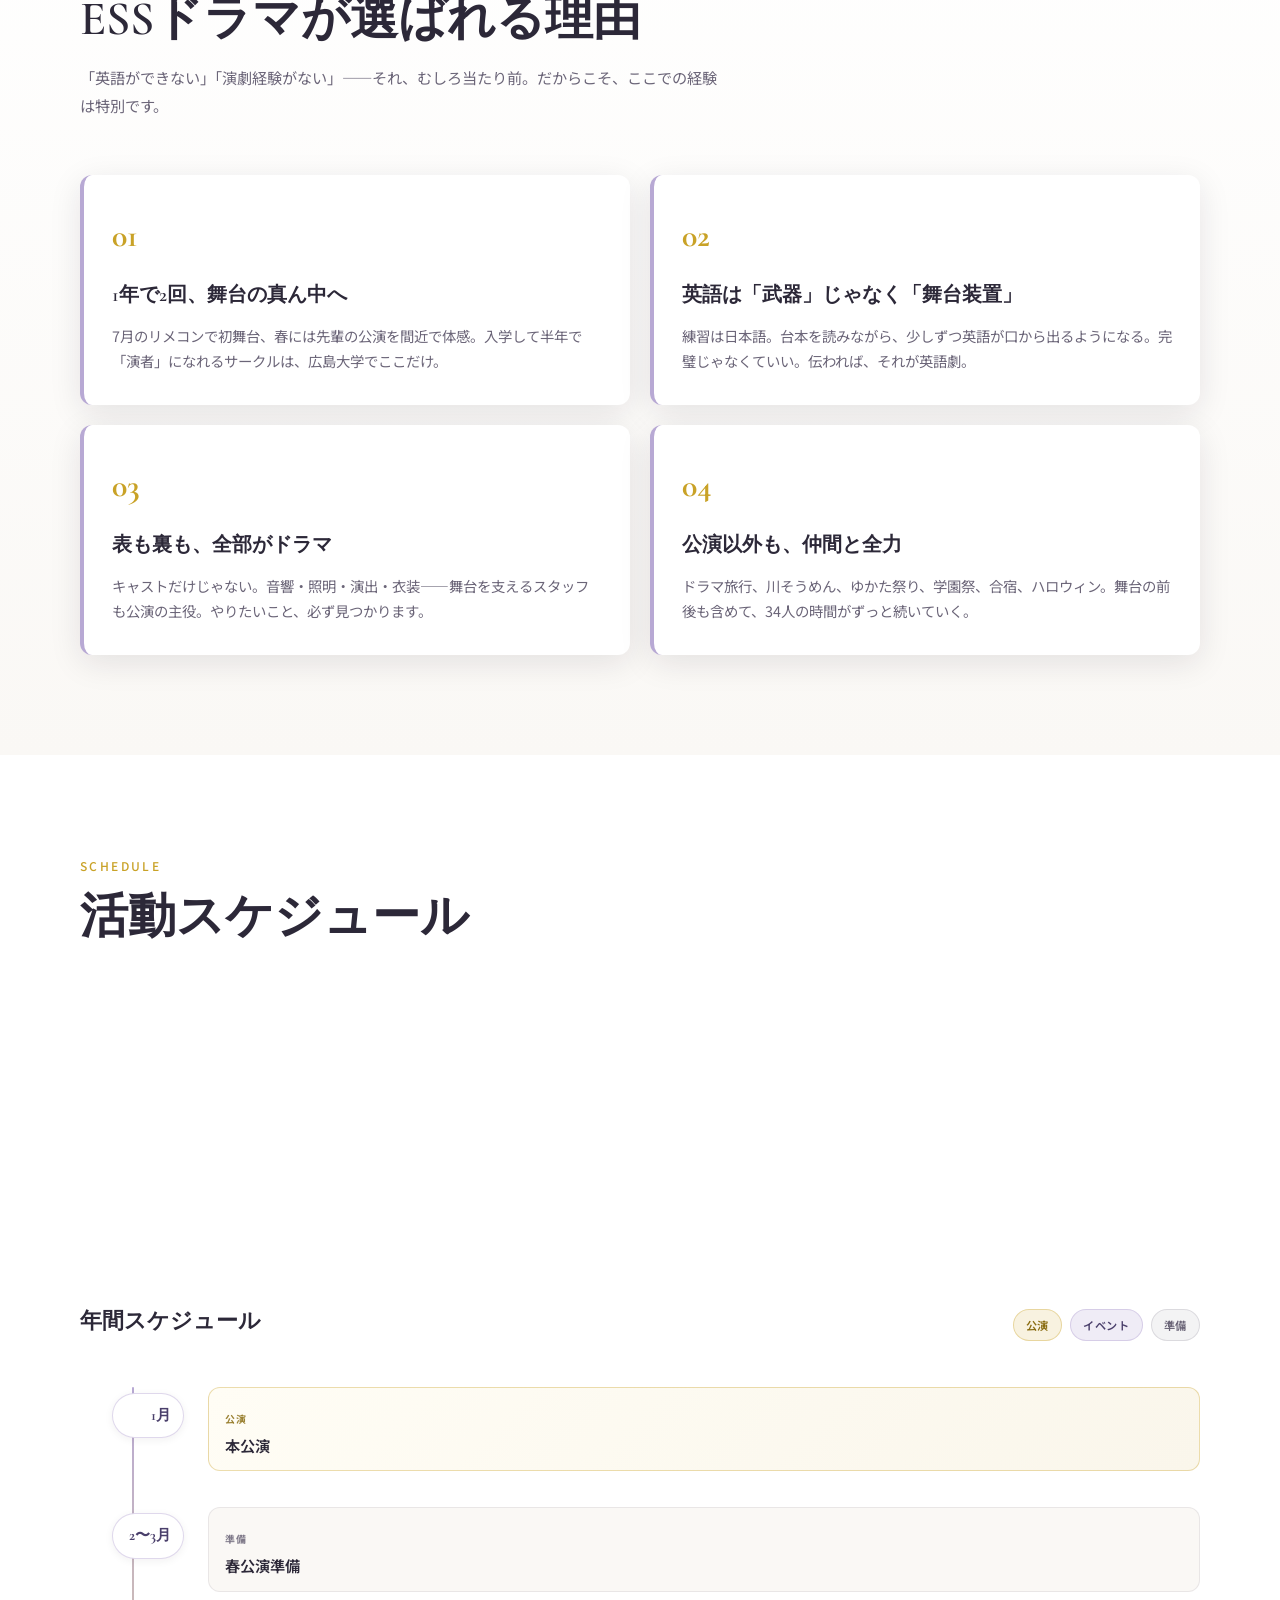
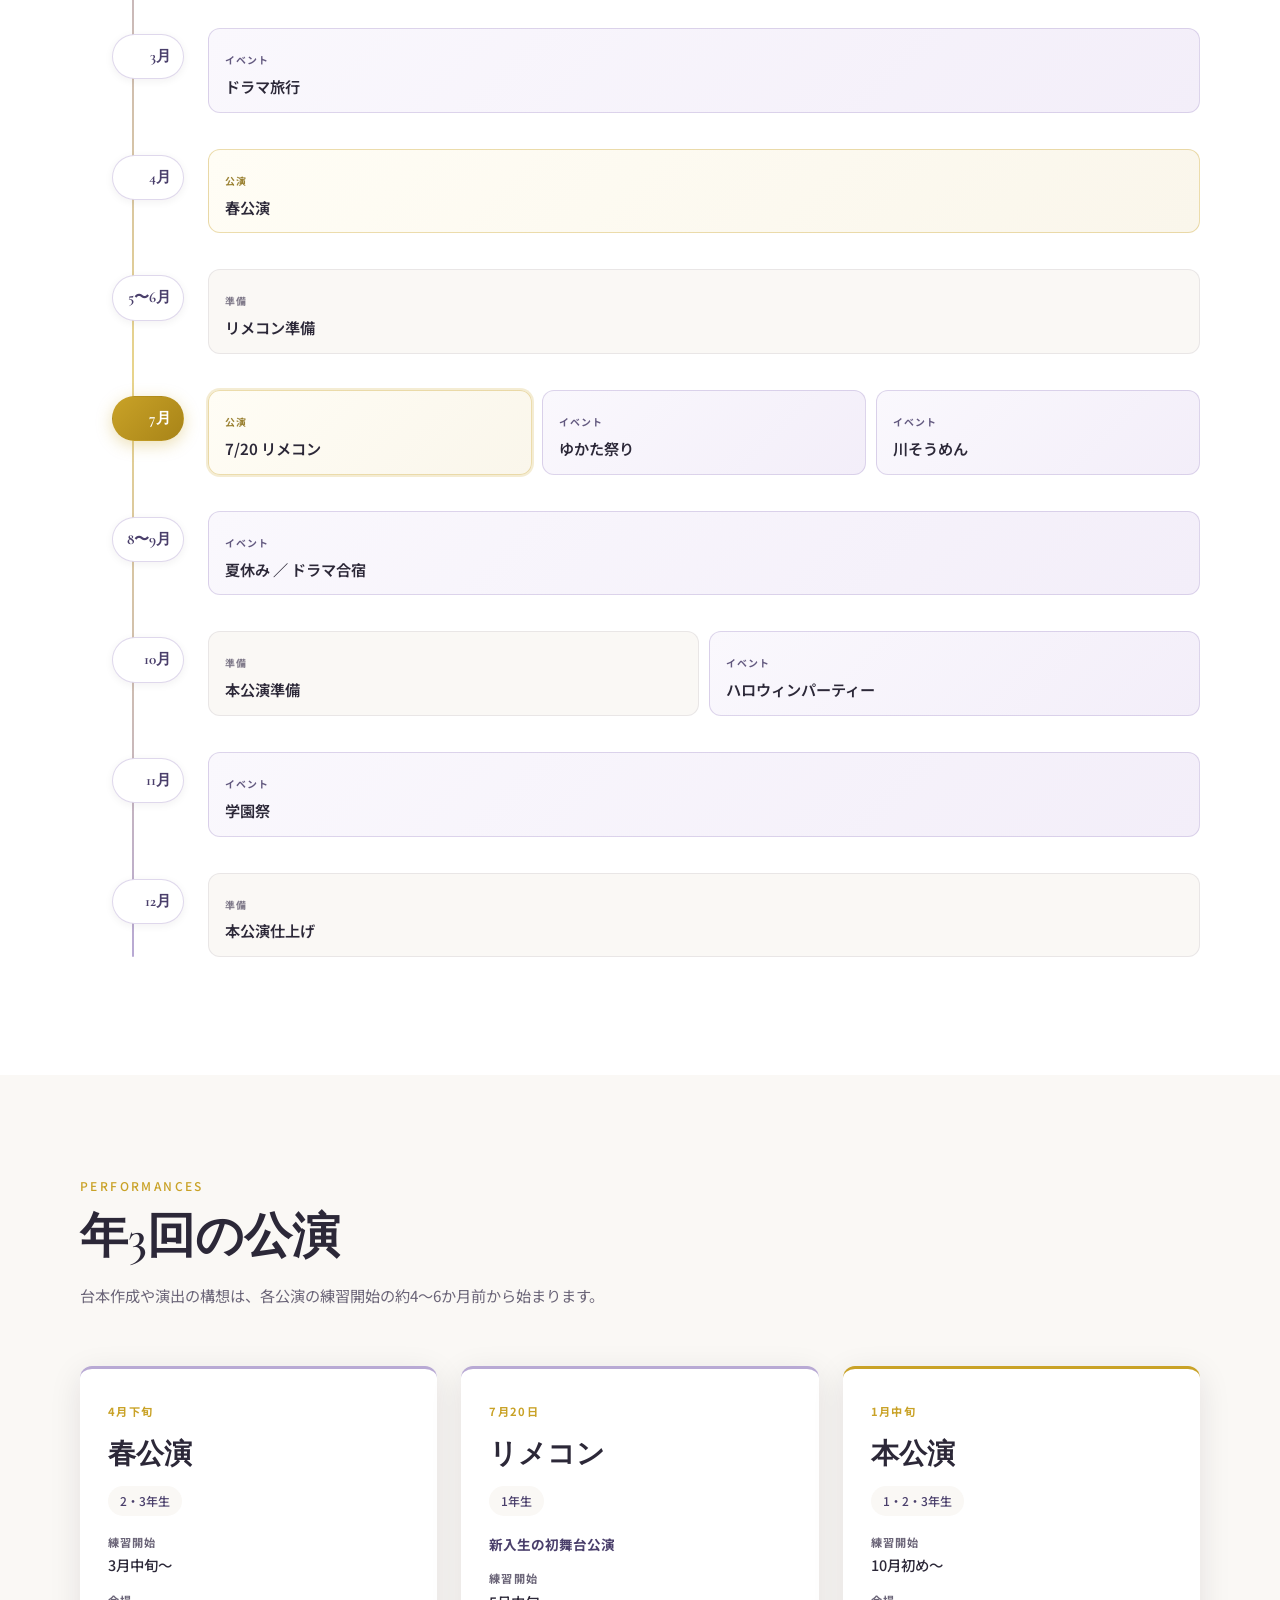
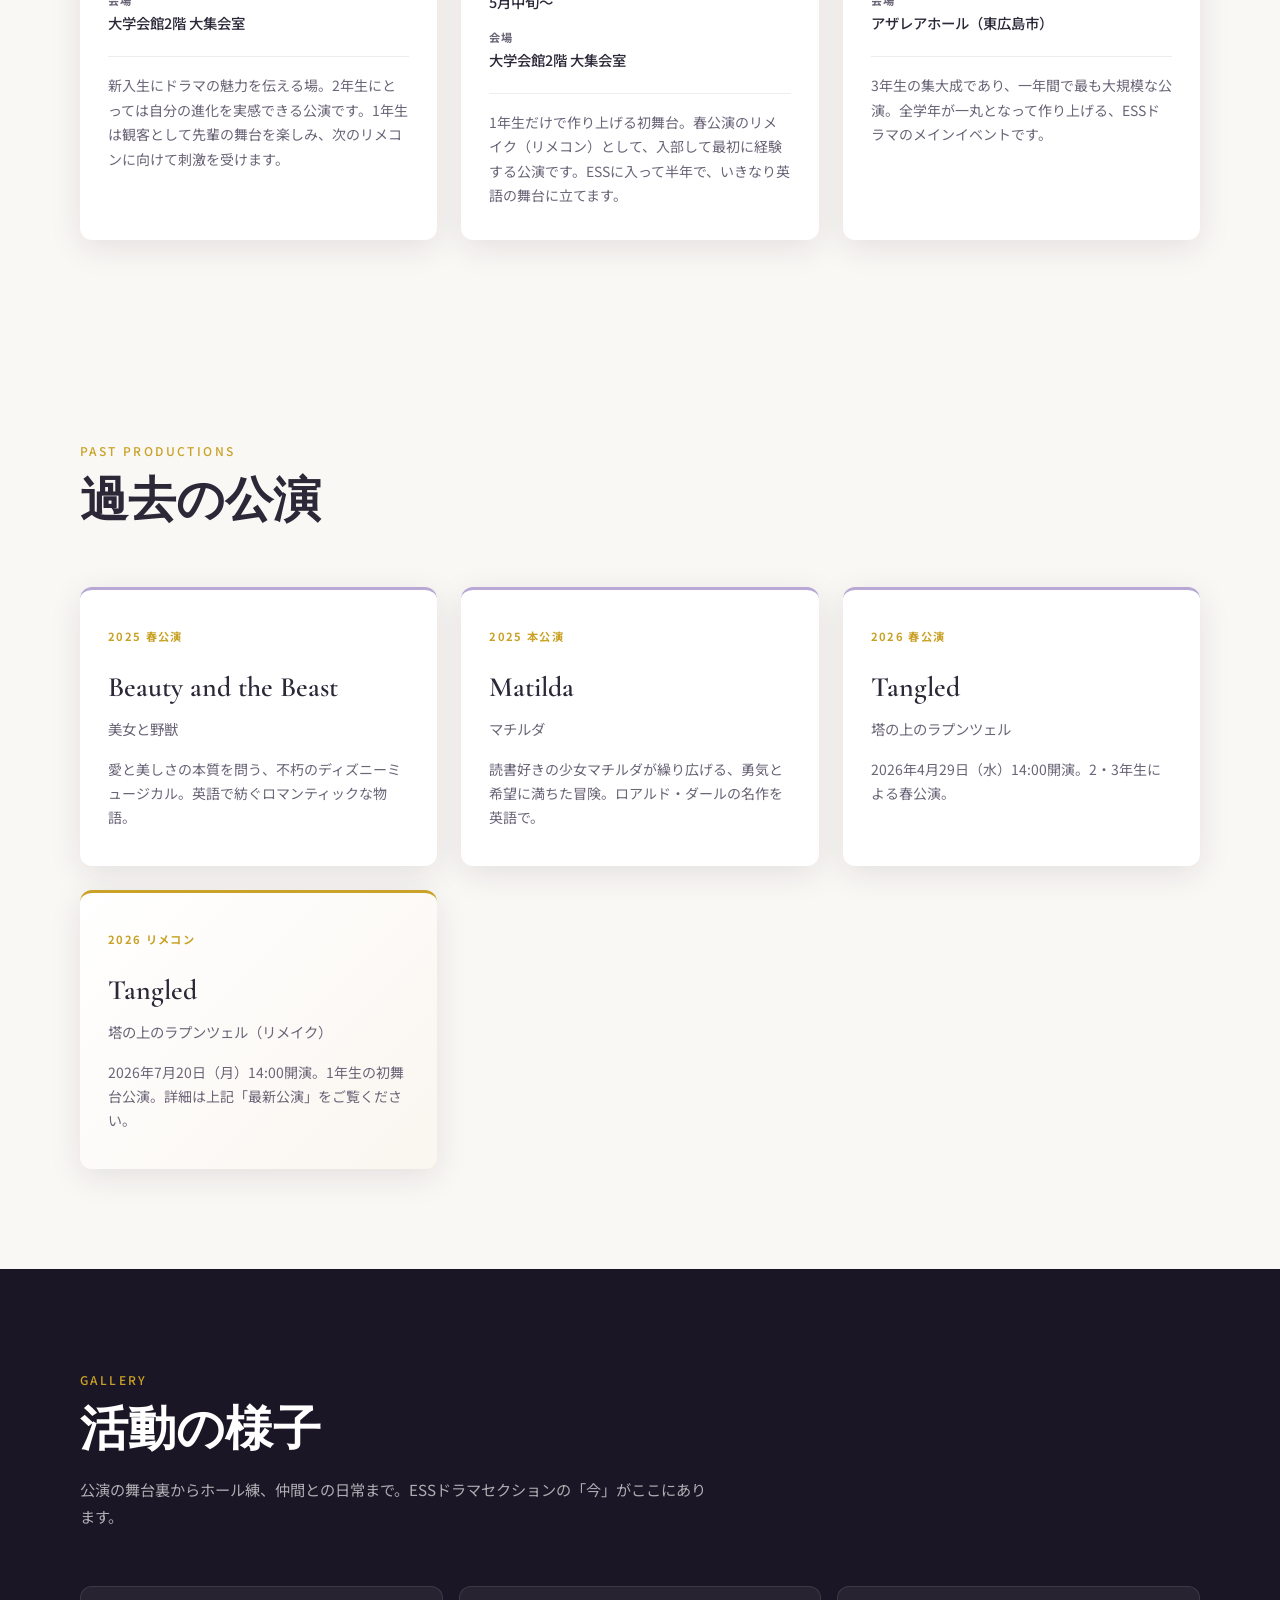
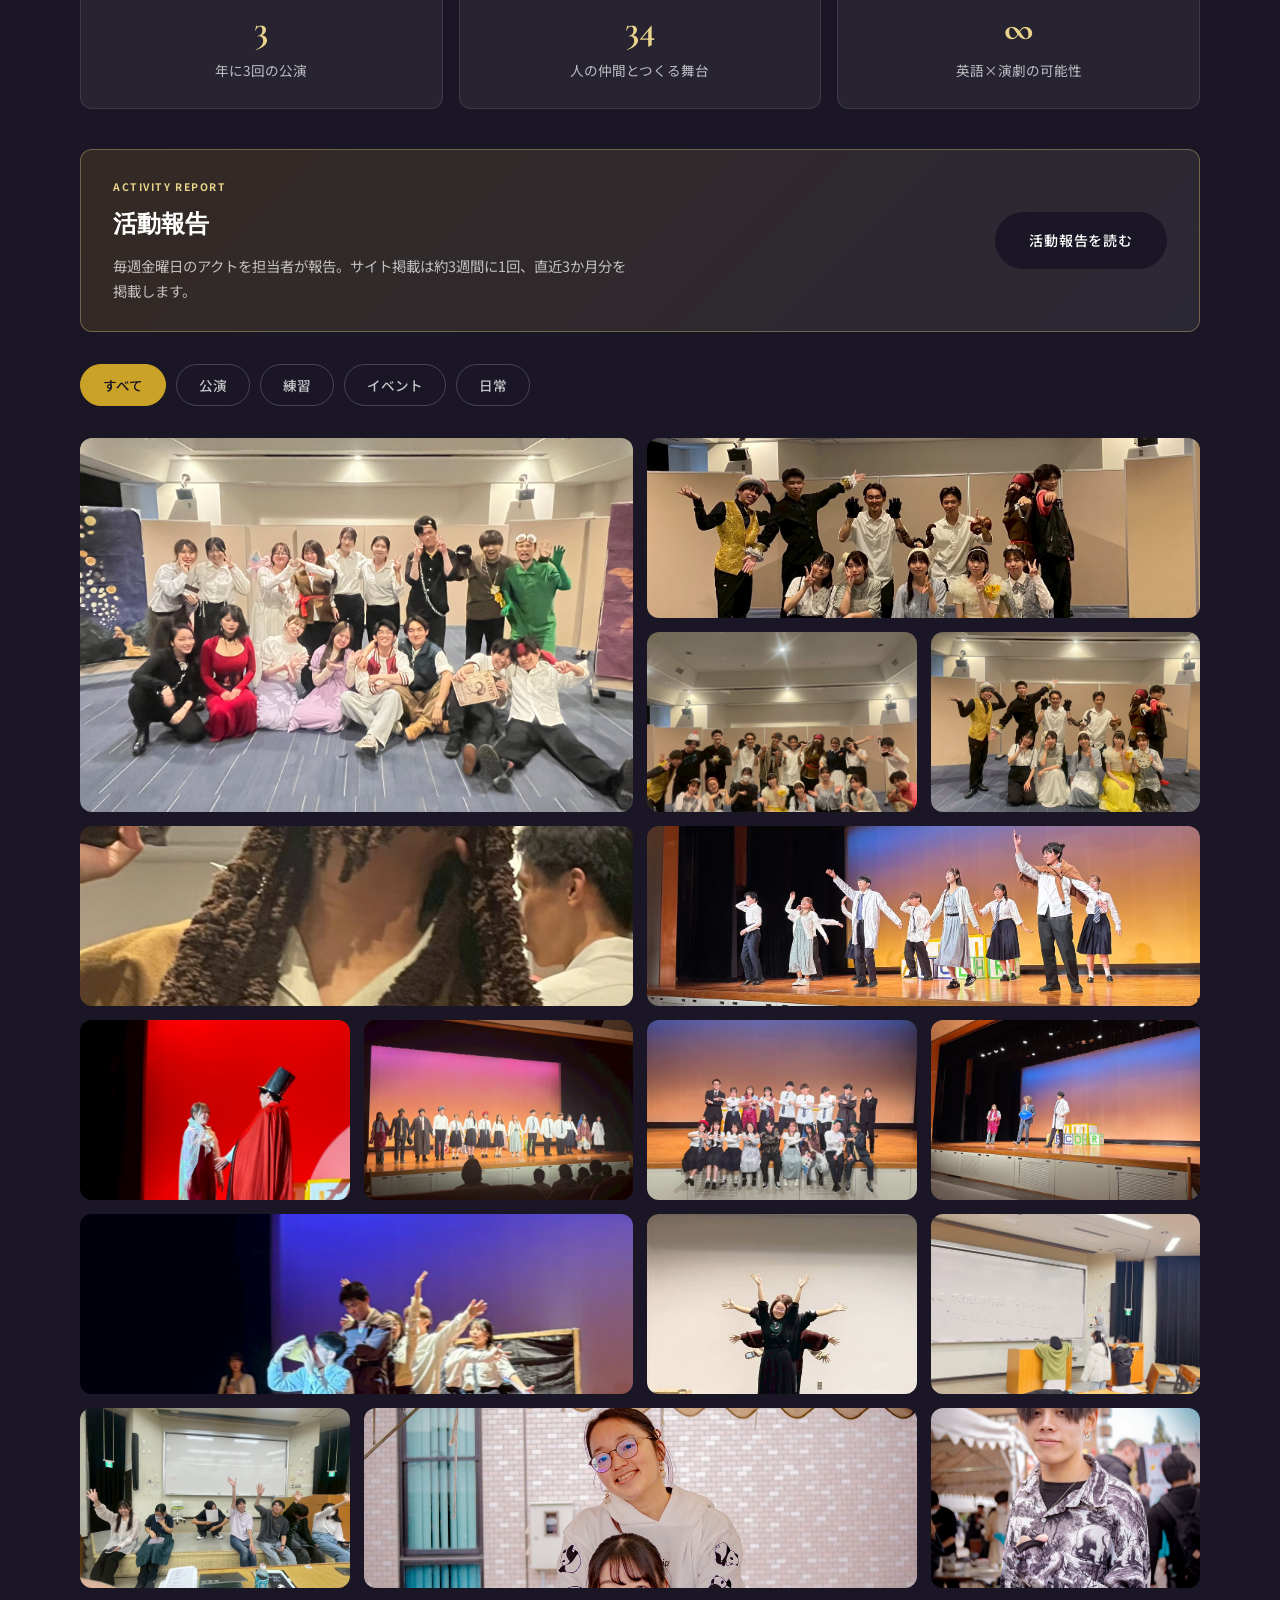
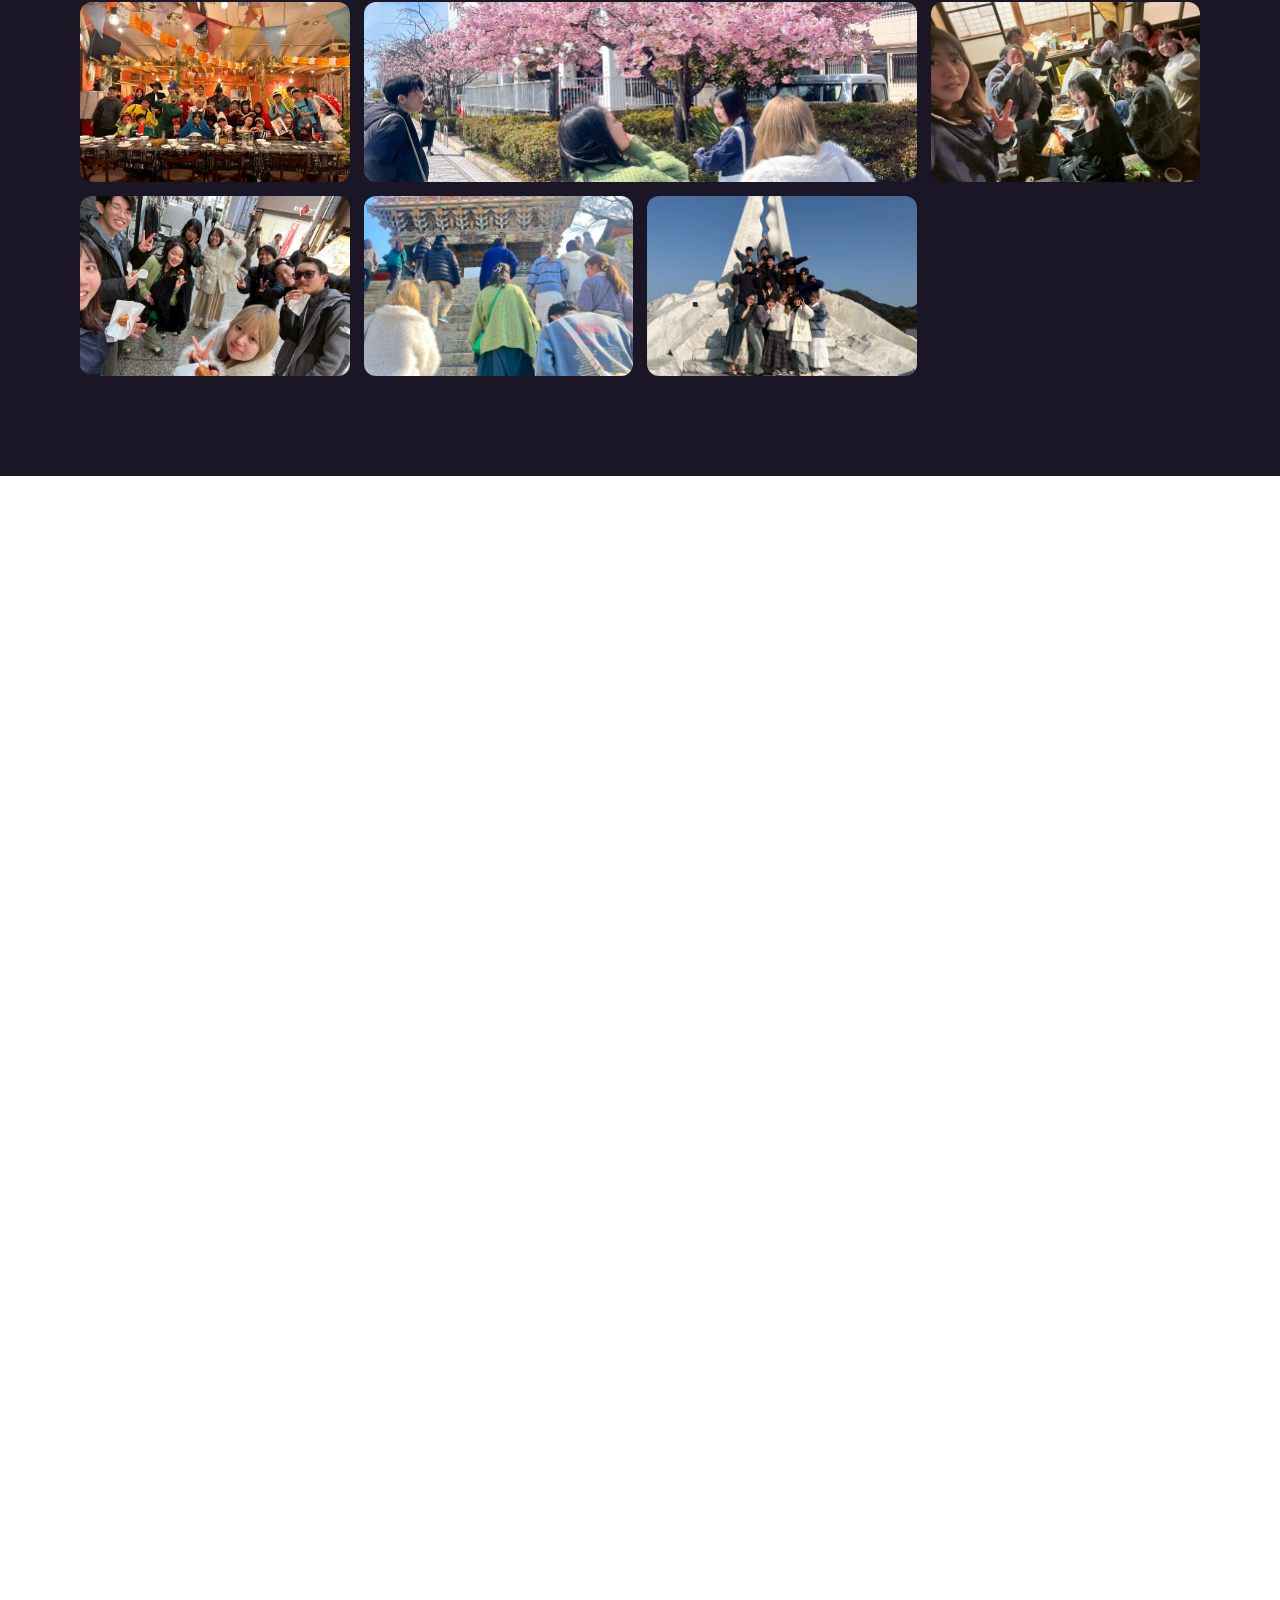
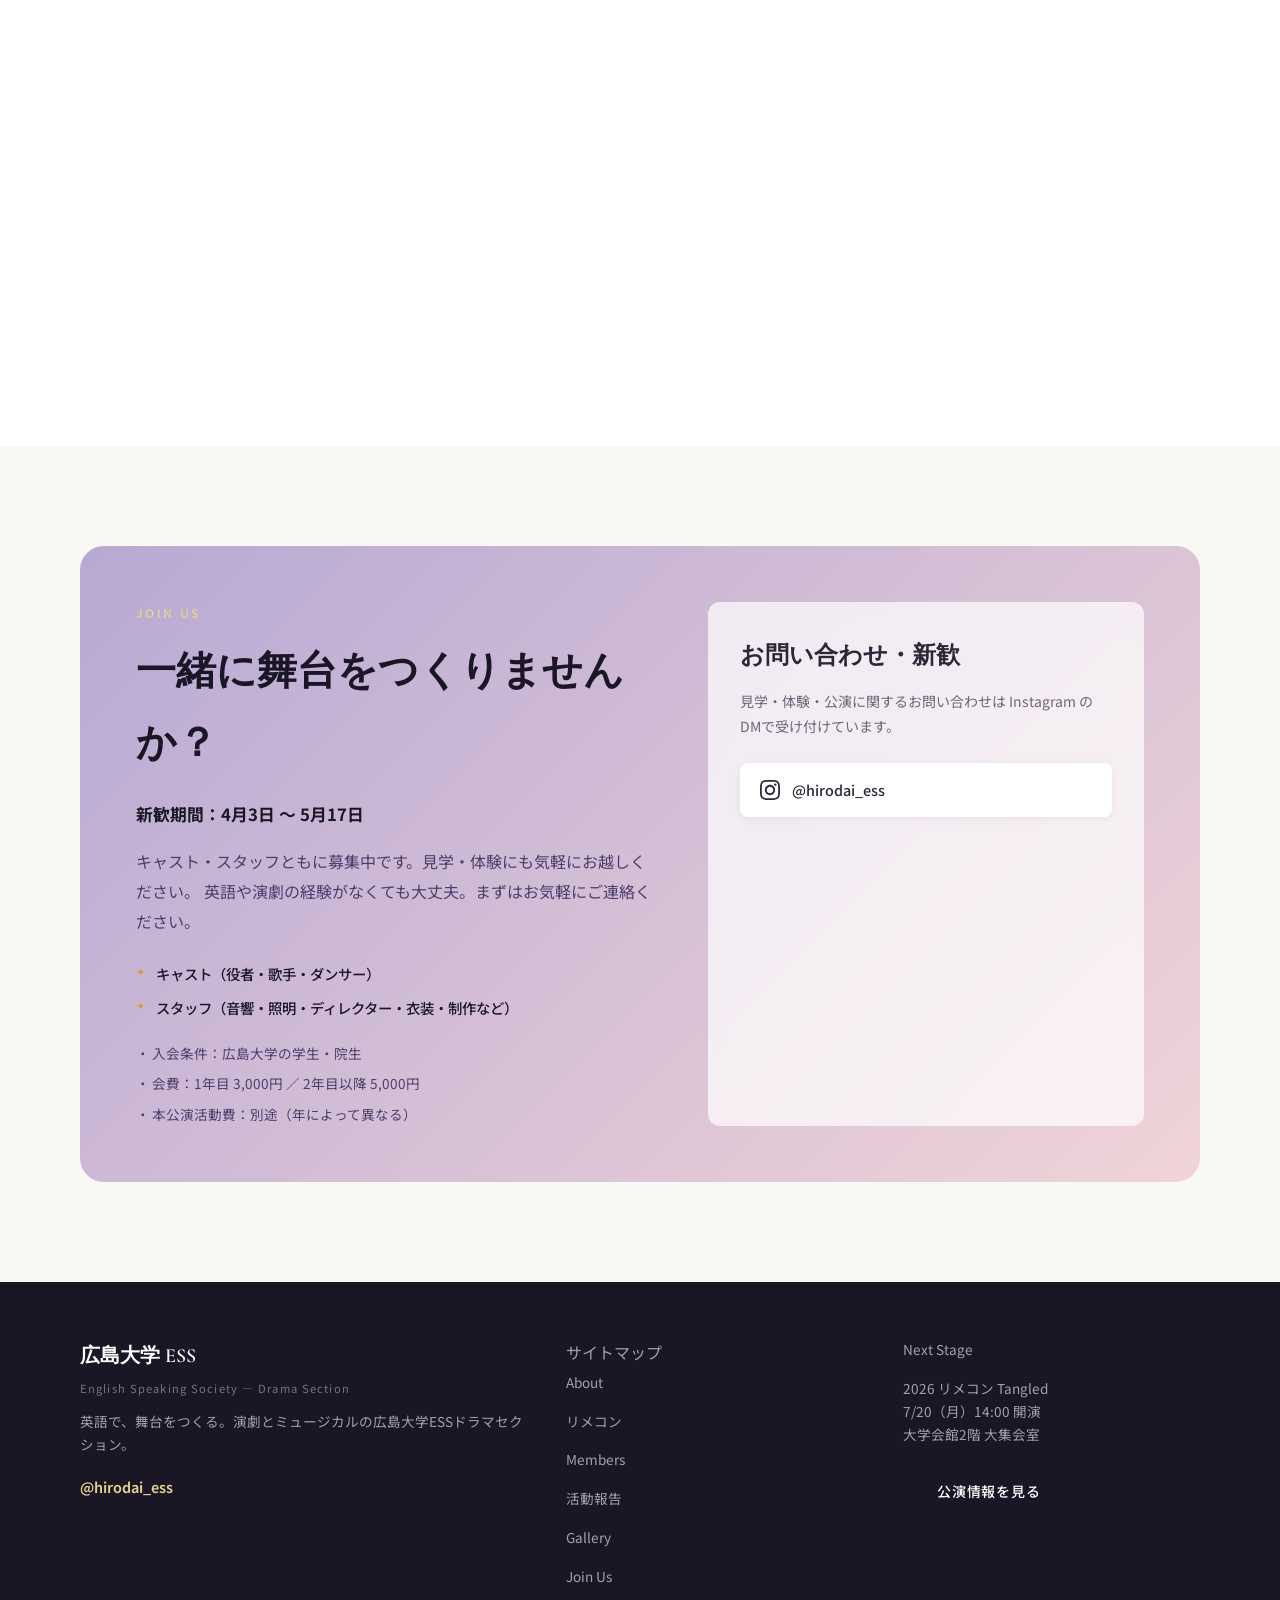
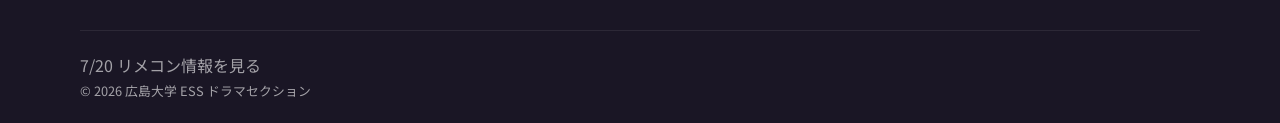
==== commit ee1f92de: "Add missing Event schema fields for Google Search Console. Include endDate, image, performer, and of" ====
--- a/index.html
+++ b/index.html
@@ -3,42 +3,43 @@
 <head>
   <meta charset="UTF-8">
   <meta name="viewport" content="width=device-width, initial-scale=1.0">
-  <meta name="description" content="広島大学 ESS（English Speaking Society）ドラマセクション公式サイト。英語ミュージカル・演劇サークル。新歓・見学歓迎。2026年リメコン Tangled 7/20開催。">
+  <meta name="description" content="広島大学 ESS（English Speaking Society）ドラマセクション公式サイト。英語で演劇・ミュージカルを上演。新歓・見学歓迎。2026年7月20日リメコン Tangled 開催。">
   <meta name="keywords" content="広島大学 ESS, 広島大学ESS, ヒロダイ ESS, 広島大学 英語サークル, 広島大学 演劇, 広島大学 ミュージカル, English Speaking Society, ドラマセクション, 新歓">
   <meta name="robots" content="index, follow">
-  <link rel="canonical" href="https://shinohara-yuto.github.io/hirodai-ess-website/">
+  <meta name="google-site-verification" content="NtsRxyaLdXXmO3iJF8ZyyDlZb_Qxucu5oCQzhPY67l8" />
+  <link rel="canonical" href="https://shinohara-yuto.github.io/hirodai-ess-drama/">
   <link rel="sitemap" type="application/xml" title="Sitemap" href="sitemap.xml">
   <meta property="og:type" content="website">
   <meta property="og:locale" content="ja_JP">
   <meta property="og:site_name" content="広島大学 ESS ドラマセクション">
-  <meta property="og:title" content="広島大学 ESS ドラマセクション | 公式サイト">
-  <meta property="og:description" content="広島大学 ESS（English Speaking Society）ドラマセクション。英語で演劇・ミュージカルを上演する大学サークル。新歓・見学歓迎。">
-  <meta property="og:url" content="https://shinohara-yuto.github.io/hirodai-ess-website/">
-  <meta property="og:image" content="https://shinohara-yuto.github.io/hirodai-ess-website/assets/remecon2026-poster.png">
+  <meta property="og:title" content="【公式】広島大学 ESS ドラマセクション">
+  <meta property="og:description" content="英語ミュージカル・演劇サークル。新歓・見学歓迎。東広島キャンパスで活動。">
+  <meta property="og:url" content="https://shinohara-yuto.github.io/hirodai-ess-drama/">
+  <meta property="og:image" content="https://shinohara-yuto.github.io/hirodai-ess-drama/assets/remecon2026-poster.png">
   <meta name="twitter:card" content="summary_large_image">
-  <meta name="twitter:title" content="広島大学 ESS ドラマセクション | 公式サイト">
-  <meta name="twitter:description" content="広島大学 ESS（English Speaking Society）ドラマセクション。英語ミュージカル・演劇サークル。">
-  <meta name="twitter:image" content="https://shinohara-yuto.github.io/hirodai-ess-website/assets/remecon2026-poster.png">
-  <title>広島大学 ESS ドラマセクション | 英語演劇・ミュージカルサークル 公式サイト</title>
+  <meta name="twitter:title" content="【公式】広島大学 ESS ドラマセクション">
+  <meta name="twitter:description" content="英語ミュージカル・演劇サークル。新歓・見学歓迎。">
+  <meta name="twitter:image" content="https://shinohara-yuto.github.io/hirodai-ess-drama/assets/remecon2026-poster.png">
+  <title>【公式】広島大学 ESS ドラマセクション | 英語ミュージカル・演劇サークル</title>
   <script type="application/ld+json">
   {
     "@context": "https://schema.org",
     "@graph": [
       {
         "@type": "Organization",
-        "@id": "https://shinohara-yuto.github.io/hirodai-ess-website/#organization",
+        "@id": "https://shinohara-yuto.github.io/hirodai-ess-drama/#organization",
         "name": "広島大学 ESS ドラマセクション",
         "alternateName": ["広島大学 ESS", "広島大学ESS", "ヒロダイ ESS", "広島大学 English Speaking Society"],
-        "url": "https://shinohara-yuto.github.io/hirodai-ess-website/",
+        "url": "https://shinohara-yuto.github.io/hirodai-ess-drama/",
         "description": "広島大学 ESS（English Speaking Society）ドラマセクション。英語で演劇・ミュージカルを上演する大学サークル。",
         "sameAs": ["https://www.instagram.com/hirodai_ess/"]
       },
       {
         "@type": "WebSite",
-        "@id": "https://shinohara-yuto.github.io/hirodai-ess-website/#website",
+        "@id": "https://shinohara-yuto.github.io/hirodai-ess-drama/#website",
         "name": "広島大学 ESS ドラマセクション",
-        "url": "https://shinohara-yuto.github.io/hirodai-ess-website/",
-        "publisher": { "@id": "https://shinohara-yuto.github.io/hirodai-ess-website/#organization" },
+        "url": "https://shinohara-yuto.github.io/hirodai-ess-drama/",
+        "publisher": { "@id": "https://shinohara-yuto.github.io/hirodai-ess-drama/#organization" },
         "inLanguage": "ja"
       },
       {
@@ -48,9 +49,12 @@
       },
       {
         "@type": "Event",
+        "@id": "https://shinohara-yuto.github.io/hirodai-ess-drama/#event-remecon-2026",
         "name": "2026 リメコン Tangled",
         "description": "広島大学 ESS ドラマセクション 1年生公演。春公演 Tangled のリメイク。",
+        "image": "https://shinohara-yuto.github.io/hirodai-ess-drama/assets/remecon2026-poster.png",
         "startDate": "2026-07-20T14:00:00+09:00",
+        "endDate": "2026-07-20T16:30:00+09:00",
         "eventAttendanceMode": "https://schema.org/OfflineEventAttendanceMode",
         "eventStatus": "https://schema.org/EventScheduled",
         "location": {
@@ -63,7 +67,20 @@
             "addressCountry": "JP"
           }
         },
-        "organizer": { "@id": "https://shinohara-yuto.github.io/hirodai-ess-website/#organization" },
+        "organizer": { "@id": "https://shinohara-yuto.github.io/hirodai-ess-drama/#organization" },
+        "performer": {
+          "@type": "PerformingGroup",
+          "name": "広島大学 ESS ドラマセクション",
+          "@id": "https://shinohara-yuto.github.io/hirodai-ess-drama/#organization"
+        },
+        "offers": {
+          "@type": "Offer",
+          "price": "0",
+          "priceCurrency": "JPY",
+          "availability": "https://schema.org/InStock",
+          "url": "https://shinohara-yuto.github.io/hirodai-ess-drama/#current",
+          "validFrom": "2026-06-01T00:00:00+09:00"
+        },
         "isAccessibleForFree": true
       },
       {
@@ -176,20 +193,17 @@
       </div>
     </section>
 
-    <section class="section current" id="current">
+    <section class="section current" id="current" aria-labelledby="current-heading">
       <div class="container">
         <div class="section-header section-header--light">
           <span class="section-label">Current Production</span>
-          <h2 class="section-title">2026 リメコン</h2>
+          <h2 id="current-heading" class="section-title">2026 リメコン</h2>
           <p class="section-lead section-lead--light">1年生だけで作る初舞台。春公演 Tangled のリメイク公演です。入場無料・予約不要。</p>
         </div>
         <div class="current-card">
-          <div class="current-posters">
-            <figure class="current-poster current-poster--main">
+          <div class="current-posters current-posters--single">
+            <figure class="current-poster">
               <img src="assets/remecon2026-poster.png" alt="2026年リメコン Tangled ポスター" loading="lazy">
-            </figure>
-            <figure class="current-poster current-poster--sub">
-              <img src="assets/remecon2026-poster-2.png" alt="2026年リメコン Tangled サブポスター（WANTED）" loading="lazy">
             </figure>
           </div>
           <div class="current-info">
@@ -232,11 +246,11 @@
       </div>
     </section>
 
-    <section class="section about" id="about">
+    <section class="section about" id="about" aria-labelledby="about-heading">
       <div class="container">
         <div class="section-header">
           <span class="section-label">About</span>
-          <h2 class="section-title">広島大学 ESS ドラマセクション</h2>
+          <h2 id="about-heading" class="section-title">広島大学 ESS ドラマセクション</h2>
         </div>
         <div class="about-grid">
           <div class="about-text">
@@ -279,16 +293,18 @@
           </ul>
         </div>
 
-        <a href="members.html" class="member-stats-link reveal">
-          <h3 class="member-stats-title">メンバー構成</h3>
+        <a href="members.html" class="member-stats-link reveal" aria-labelledby="about-heading member-stats-heading">
+          <h3 id="member-stats-heading" class="member-stats-title">メンバー構成</h3>
           <div class="member-stats-grid">
             <div class="stat-card">
-              <span class="stat-num">16</span>
+              <span class="stat-num">15</span>
               <span class="stat-label">1年生</span>
+              <span class="stat-note">他1名</span>
             </div>
             <div class="stat-card">
-              <span class="stat-num">8</span>
+              <span class="stat-num">7</span>
               <span class="stat-label">2年生</span>
+              <span class="stat-note">他1名</span>
             </div>
             <div class="stat-card">
               <span class="stat-num">10</span>
@@ -304,11 +320,11 @@
       </div>
     </section>
 
-    <section class="section why-ess" id="why">
+    <section class="section why-ess" id="why" aria-labelledby="why-heading">
       <div class="container">
         <div class="section-header">
           <span class="section-label">Why ESS?</span>
-          <h2 class="section-title">ESSドラマが選ばれる理由</h2>
+          <h2 id="why-heading" class="section-title">ESSドラマが選ばれる理由</h2>
           <p class="section-lead">「英語ができない」「演劇経験がない」——それ、むしろ当たり前。だからこそ、ここでの経験は特別です。</p>
         </div>
         <div class="why-grid">
@@ -336,11 +352,11 @@
       </div>
     </section>
 
-    <section class="section schedule" id="schedule">
+    <section class="section schedule" id="schedule" aria-labelledby="schedule-heading">
       <div class="container">
         <div class="section-header">
           <span class="section-label">Schedule</span>
-          <h2 class="section-title">活動スケジュール</h2>
+          <h2 id="schedule-heading" class="section-title">活動スケジュール</h2>
         </div>
 
         <div class="schedule-practice reveal">
@@ -472,11 +488,11 @@
       </div>
     </section>
 
-    <section class="section performances" id="performances">
+    <section class="section performances" id="performances" aria-labelledby="performances-heading">
       <div class="container">
         <div class="section-header">
           <span class="section-label">Performances</span>
-          <h2 class="section-title">年3回の公演</h2>
+          <h2 id="performances-heading" class="section-title">年3回の公演</h2>
           <p class="section-lead">台本作成や演出の構想は、各公演の練習開始の約4〜6か月前から始まります。</p>
         </div>
 
@@ -524,11 +540,11 @@
       </div>
     </section>
 
-    <section class="section productions" id="productions">
+    <section class="section productions" id="productions" aria-labelledby="productions-heading">
       <div class="container">
         <div class="section-header">
           <span class="section-label">Past Productions</span>
-          <h2 class="section-title">過去の公演</h2>
+          <h2 id="productions-heading" class="section-title">過去の公演</h2>
         </div>
         <div class="production-grid">
           <article class="production-card">
@@ -559,11 +575,11 @@
       </div>
     </section>
 
-    <section class="section gallery" id="gallery">
+    <section class="section gallery" id="gallery" aria-labelledby="gallery-heading">
       <div class="container">
         <div class="section-header gallery-header">
           <span class="section-label">Gallery</span>
-          <h2 class="section-title">活動の様子</h2>
+          <h2 id="gallery-heading" class="section-title">活動の様子</h2>
           <p class="section-lead gallery-lead">
             公演の舞台裏からホール練、仲間との日常まで。ESSドラマセクションの「今」がここにあります。
           </p>
@@ -588,7 +604,7 @@
           <div class="gallery-report-text">
             <span class="gallery-report-label">Activity Report</span>
             <h3>活動報告</h3>
-            <p>毎アクト、担当者が集合写真とレポートを作成。サイトへの掲載は約3週間に1回更新します。</p>
+            <p>毎週金曜日のアクトを担当者が報告。サイト掲載は約3週間に1回、直近3か月分を掲載します。</p>
           </div>
           <a href="reports.html" class="btn btn-primary">活動報告を読む</a>
         </div>
@@ -605,11 +621,11 @@
       </div>
     </section>
 
-    <section class="section voices" id="voices">
+    <section class="section voices" id="voices" aria-labelledby="voices-heading">
       <div class="container">
         <div class="section-header">
           <span class="section-label">Voices</span>
-          <h2 class="section-title">メンバーの声</h2>
+          <h2 id="voices-heading" class="section-title">メンバーの声</h2>
           <p class="section-lead">実際に活動している先輩・後輩のリアルな感想です。</p>
         </div>
         <div class="voices-grid">
@@ -629,11 +645,11 @@
       </div>
     </section>
 
-    <section class="section faq" id="faq">
+    <section class="section faq" id="faq" aria-labelledby="faq-heading">
       <div class="container">
         <div class="section-header">
           <span class="section-label">FAQ</span>
-          <h2 class="section-title">よくある質問</h2>
+          <h2 id="faq-heading" class="section-title">よくある質問</h2>
         </div>
         <div class="faq-list">
           <details class="faq-item reveal">
@@ -668,12 +684,12 @@
       </div>
     </section>
 
-    <section class="section join" id="join">
+    <section class="section join" id="join" aria-labelledby="join-heading">
       <div class="container">
         <div class="join-card">
           <div class="join-content">
             <span class="section-label section-label--light">Join Us</span>
-            <h2 class="join-title">一緒に舞台をつくりませんか？</h2>
+            <h2 id="join-heading" class="join-title">一緒に舞台をつくりませんか？</h2>
             <p class="join-period"><strong>新歓期間：4月3日 〜 5月17日</strong></p>
             <p class="join-text">
               キャスト・スタッフともに募集中です。見学・体験にも気軽にお越しください。
@@ -712,7 +728,7 @@
         <a href="https://www.instagram.com/hirodai_ess/" class="footer-instagram" target="_blank" rel="noopener noreferrer">@hirodai_ess</a>
       </div>
       <nav class="footer-nav" aria-label="フッターナビ">
-        <h3>サイトマップ</h3>
+        <p class="footer-nav-title">サイトマップ</p>
         <ul>
           <li><a href="#about">About</a></li>
           <li><a href="#current">リメコン</a></li>
@@ -723,18 +739,17 @@
         </ul>
       </nav>
       <div class="footer-cta">
-        <h3>Next Stage</h3>
+        <p class="footer-nav-title">Next Stage</p>
         <p>2026 リメコン Tangled<br>7/20（月）14:00 開演<br>大学会館2階 大集会室</p>
         <a href="#current" class="btn btn-primary btn-sm">公演情報を見る</a>
       </div>
     </div>
     <div class="container footer-bottom">
+      <a href="#current" class="footer-remecon-link">7/20 リメコン情報を見る</a>
       <p class="footer-copy">&copy; 2026 広島大学 ESS ドラマセクション</p>
     </div>
   </footer>
 
-  <a href="#current" class="floating-cta" aria-label="リメコン情報へ">7/20 リメコン</a>
-
   <script src="js/main.js"></script>
 </body>
 </html>
